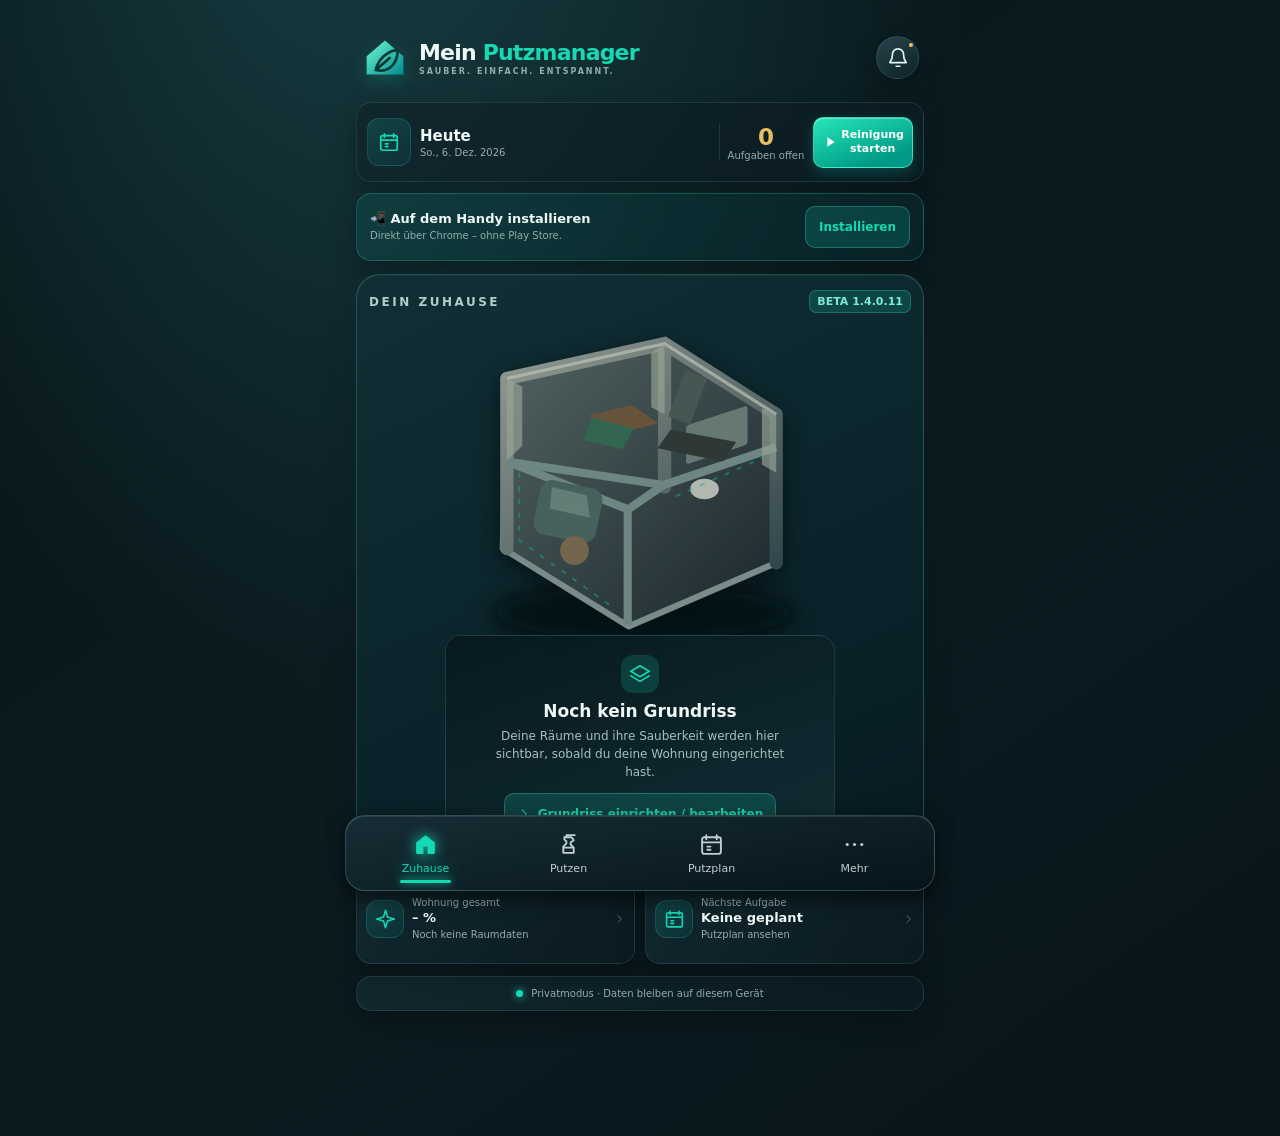
==== docs/index.html @ ea692971 "release: integrate illustrated 2D apartment preview v1.4.0.11 (docs/index.html)" ====
<!doctype html>
<html lang="de">
<head>
  <meta charset="utf-8">
  <meta name="viewport" content="width=device-width,initial-scale=1,viewport-fit=cover">
  <meta name="theme-color" content="#07181d">
  <meta name="description" content="Mein Putzmanager – privater Reinigungsplaner. Beta V1.4.0.11 mit optionaler Google-Drive-Sicherung.">
  <meta name="apple-mobile-web-app-capable" content="yes">
  <meta name="mobile-web-app-capable" content="yes">
  <link rel="manifest" href="./manifest.webmanifest">
  <link rel="icon" type="image/svg+xml" href="./assets/icon.svg">
  <link rel="apple-touch-icon" href="./assets/icon-192.png">
  <link rel="stylesheet" href="./style.css">
  <link rel="stylesheet" href="./editor.css">
  <link rel="stylesheet" href="./clean.css">
  <link rel="stylesheet" href="./floorplan-premium.css">
<link rel="stylesheet" href="./cleaning.css">
  <link rel="stylesheet" href="./inventory.css">
  <link rel="stylesheet" href="./cleaning-materials.css">
  <link rel="stylesheet" href="./room-timer.css">
  <link rel="stylesheet" href="./backup-drive.css">
  <title>Mein Putzmanager · Beta 1.4.0.11</title>
</head>
<body class="theme-dark accent-emerald">
<svg class="svg-sprite" xmlns="http://www.w3.org/2000/svg" aria-hidden="true">
<symbol id="ic-home" viewBox="0 0 24 24"><path d="m3 10 9-7 9 7v10a1 1 0 0 1-1 1h-6v-7h-4v7H4a1 1 0 0 1-1-1z"/></symbol>
<symbol id="ic-spray" viewBox="0 0 24 24"><path d="M8 5h7l2 3-3 2v2l3 3v5H7v-6l3-3V9L8 7zM10 5V3h8M7 15h10"/></symbol>
<symbol id="ic-calendar" viewBox="0 0 24 24"><rect x="3" y="5" width="18" height="16" rx="2"/><path d="M7 3v4M17 3v4M3 10h18M8 14h3M8 17h3"/></symbol>
<symbol id="ic-more" viewBox="0 0 24 24"><circle cx="5" cy="12" r="1.5"/><circle cx="12" cy="12" r="1.5"/><circle cx="19" cy="12" r="1.5"/></symbol>
<symbol id="ic-play" viewBox="0 0 24 24"><path d="m8 5 11 7-11 7z"/></symbol>
<symbol id="ic-check" viewBox="0 0 24 24"><path d="m5 12 5 5L20 7"/></symbol>
<symbol id="ic-spark" viewBox="0 0 24 24"><path d="m12 2 2.2 7.8L22 12l-7.8 2.2L12 22l-2.2-7.8L2 12l7.8-2.2z"/></symbol>
<symbol id="ic-bell" viewBox="0 0 24 24"><path d="M18 8a6 6 0 0 0-12 0c0 7-3 8-3 9h18c0-1-3-2-3-9zM10 21h4"/></symbol>
<symbol id="ic-chevron" viewBox="0 0 24 24"><path d="m9 5 7 7-7 7"/></symbol>
<symbol id="ic-clock" viewBox="0 0 24 24"><circle cx="12" cy="12" r="9"/><path d="M12 7v5l4 2"/></symbol>
<symbol id="ic-settings" viewBox="0 0 24 24"><path d="M12 3v3M12 18v3M3 12h3M18 12h3M5.6 5.6l2.1 2.1m8.6 8.6 2.1 2.1m0-12.8-2.1 2.1m-8.6 8.6-2.1 2.1"/><circle cx="12" cy="12" r="4"/></symbol>
<symbol id="ic-layers" viewBox="0 0 24 24"><path d="m2 9 10-6 10 6-10 6zM2 14l10 6 10-6"/></symbol>
<symbol id="ic-box" viewBox="0 0 24 24"><path d="m3 7 9-4 9 4v10l-9 4-9-4zM3 7l9 4 9-4M12 11v10"/></symbol>
<symbol id="ic-image" viewBox="0 0 24 24"><rect x="3" y="3" width="18" height="18" rx="3"/><circle cx="9" cy="9" r="2"/><path d="m4 18 5-5 3 3 4-5 5 6"/></symbol>
<symbol id="ic-book" viewBox="0 0 24 24"><path d="M12 6c-3-2-6-2-9-1v15c3-1 6-1 9 1 3-2 6-2 9-1V5c-3-1-6-1-9 1zM12 6v15"/></symbol>
<symbol id="ic-chart" viewBox="0 0 24 24"><path d="M4 19V9M10 19V4M16 19v-8M22 19v-6M2 21h20"/></symbol>
<symbol id="ic-moon" viewBox="0 0 24 24"><path d="M20 16A8 8 0 0 1 8 4a8.5 8.5 0 1 0 12 12z"/></symbol>
<symbol id="ic-sun" viewBox="0 0 24 24"><circle cx="12" cy="12" r="4"/><path d="M12 2v3M12 19v3M2 12h3M19 12h3M5 5l2 2m10 10 2 2M19 5l-2 2M7 17l-2 2"/></symbol>
<symbol id="ic-pause" viewBox="0 0 24 24"><path d="M8 5v14M16 5v14"/></symbol>
<symbol id="ic-stop" viewBox="0 0 24 24"><rect x="6" y="6" width="12" height="12" rx="2"/></symbol>
</svg>
<div id="app" class="app-shell">
  <header class="app-header">
    <div class="brand-mark"><svg viewBox="0 0 48 48" aria-hidden="true"><defs><linearGradient id="brand-gradient" x1="0" y1="0" x2="1" y2="1"><stop stop-color="#70f9d3"/><stop offset="1" stop-color="#008b90"/></linearGradient></defs><path fill="url(#brand-gradient)" d="M4 22 24 5 44 22v20H4z"/><path d="M14 37c4-17 19-22 24-21-1 18-13 24-24 21zm0 0 15-13" fill="none" stroke="#073a35" stroke-width="3" stroke-linecap="round"/></svg></div>
    <div class="brand-copy"><div class="brand-title">Mein <span>Putzmanager</span></div><div class="brand-subtitle">SAUBER. EINFACH. ENTSPANNT.</div></div>
    <button id="notifications" class="circle-button" type="button" aria-label="Informationen anzeigen"><svg class="icon"><use href="#ic-bell"/></svg><span class="notification-dot"></span></button>
  </header>
  <main id="main-content" tabindex="-1">
    <section id="view-home" class="view active" aria-labelledby="home-heading">
      <h1 class="sr-only" id="home-heading">Zuhause</h1>
      <div class="overview-strip surface"><div class="date-icon"><svg class="icon"><use href="#ic-calendar"/></svg></div><div class="date-copy"><strong>Heute</strong><small id="today-date"></small></div><div class="overview-count"><strong id="open-count">0</strong><small>Aufgaben offen</small></div><button class="primary-button compact" data-action="quickstart"><svg class="icon"><use href="#ic-play"/></svg><span>Reinigung<br>starten</span></button></div>
      <div id="install-panel" class="install-panel surface" aria-label="App installieren">
        <div class="install-panel-copy"><strong>📲 Auf dem Handy installieren</strong><small id="install-hint">Direkt über Chrome – ohne Play Store.</small></div>
        <button id="install-home-button" type="button" class="outline-button">Installieren</button>
      </div>
      <section class="floorplan surface" aria-label="Dein Grundriss">
        <div class="section-overline">DEIN ZUHAUSE <span class="beta-pill">BETA 1.4.0.11</span></div>
        <div id="floorplan-art" class="floorplan-art" role="img" aria-label="Dekorative schematische Wohnungsvorschau, noch kein gespeicherter Grundriss">
          <svg viewBox="0 0 360 332" xmlns="http://www.w3.org/2000/svg" aria-hidden="true">
            <defs><linearGradient id="floor" x1="0" x2="1" y1="0" y2="1"><stop stop-color="#63706e"/><stop offset="1" stop-color="#1d282c"/></linearGradient><linearGradient id="wall" x1="0" x2="1" y1="0" y2="1"><stop stop-color="#b1b4a9"/><stop offset="1" stop-color="#3c5054"/></linearGradient><filter id="shadow"><feGaussianBlur stdDeviation="10"/></filter></defs>
            <ellipse cx="183" cy="291" rx="147" ry="26" fill="#01070b" opacity=".8" filter="url(#shadow)"/>
            <path d="M50 62 204 28 313 97 313 242 169 304 46 228Z" fill="url(#floor)" stroke="#90a4a0" stroke-width="6" stroke-linejoin="round"/>
            <path d="M50 62 50 228M204 28 204 168M313 97 313 242M50 62 204 28 313 97" fill="none" stroke="url(#wall)" stroke-width="13" stroke-linecap="round"/>
            <path d="M50 143 203 166 313 129M168 303V190L203 166M169 190 50 143" fill="none" stroke="#849b96" stroke-width="8" stroke-linejoin="round"/>
            <path d="M130 98 172 88 198 106 156 116Z" fill="#7c5e3e"/><path d="m133 100-8 22 38 9 11-20" fill="#3b7459"/><rect x="85" y="159" width="62" height="54" rx="12" transform="rotate(12 85 159)" fill="#546e68"/><path d="m94 168 34 8 3 22-39-9" fill="#799188"/><circle cx="116" cy="230" r="14" fill="#8b7353"/><rect x="225" y="181" width="60" height="38" rx="3" transform="skewY(-18)" fill="#798c82"/><ellipse cx="243" cy="170" rx="14" ry="10" fill="#d7d8ce"/><path d="M210 112 274 124 261 143 197 130z" fill="#363c3a"/><rect x="224" y="54" width="23" height="48" transform="rotate(20 224 54)" fill="#52625b"/>
            <path d="M50 62 204 28 313 97" fill="none" stroke="#e2e6d5" stroke-width="3" opacity=".7"/>
            <path d="m50 62 15 8v58L50 142zM204 28l-13 9v53l13 7zM313 97l-14-6v55l14 8z" fill="#b7c2ae" opacity=".65"/>
            <path d="M62 154v66l91 65M215 177l86-38" stroke="#17cbaa" stroke-opacity=".45" stroke-width="2" stroke-dasharray="5 8" fill="none"/>
          </svg>
        </div>
        <div id="floorplan-empty" class="floorplan-empty"><div class="floorplan-empty-icon"><svg class="icon"><use href="#ic-layers"/></svg></div><h2>Noch kein Grundriss</h2><p>Deine Räume und ihre Sauberkeit werden hier sichtbar, sobald du deine Wohnung eingerichtet hast.</p><button type="button" id="setup-home" class="outline-button"><svg class="icon"><use href="#ic-chevron"/></svg> Grundriss einrichten / bearbeiten</button></div>
        <div id="home-floorplan-preview" class="home-floorplan-preview" hidden></div>
      </section>
      <div class="dashboard-grid"><button class="metric-card surface" type="button" data-nav="more"><span class="metric-icon"><svg class="icon"><use href="#ic-spark"/></svg></span><div><small>Wohnung gesamt</small><strong id="home-overall-value">– %</strong><span id="home-overall-caption">Noch keine Raumdaten</span></div><svg class="icon muted-chevron"><use href="#ic-chevron"/></svg></button><button class="metric-card surface" type="button" data-nav="plan"><span class="metric-icon"><svg class="icon"><use href="#ic-calendar"/></svg></span><div><small>Nächste Aufgabe</small><strong>Keine geplant</strong><span>Putzplan ansehen</span></div><svg class="icon muted-chevron"><use href="#ic-chevron"/></svg></button></div>
      <div class="surface section-footer"><span class="status-light"></span><span>Privatmodus · Daten bleiben auf diesem Gerät</span></div>
    </section>
    <section id="view-clean" class="view" aria-labelledby="clean-heading"><div class="page-heading"><small>REINIGUNG</small><h1 id="clean-heading">Putzen <span>leicht gemacht</span></h1><p>Starte deine Reinigung mit einem Fingertipp.</p></div>
       <div class="mode-grid"><button class="mode-card surface" data-action="quickstart" type="button"><span class="mode-icon"><svg class="icon"><use href="#ic-spray"/></svg></span><h2>Schnellreinigung</h2><p>Einfach starten, Zeit erfassen und abschließen.</p><span class="mode-action">Jetzt starten <svg class="icon"><use href="#ic-chevron"/></svg></span></button><button class="mode-card surface" data-action="detail" type="button"><span class="mode-icon"><svg class="icon"><use href="#ic-check"/></svg></span><h2>Detailreinigung</h2><p>Wähle einen Raum und hake tatsächlich gereinigte Bereiche ab.</p><span class="mode-action">Jetzt reinigen <svg class="icon"><use href="#ic-chevron"/></svg></span></button></div>
       <section class="surface cleaning-manager" aria-labelledby="cleaning-manager-title"><div class="card-heading"><h2 id="cleaning-manager-title">🏠 Reinigung nach Raum</h2></div><label for="cleaning-room-picker" class="room-label">Raum wählen</label><select id="cleaning-room-picker" class="cleaning-select" aria-label="Raum für die Reinigung wählen"></select><div class="cleaning-actions"><button type="button" id="cleaning-room-quick" class="room-primary">⚡ Schnellreinigung</button><button type="button" id="cleaning-room-detail" class="room-btn">☑ Detailreinigung</button><button type="button" id="cleaning-room-manage" class="room-btn">✏️ Aufgaben</button></div><p id="cleaning-room-status" class="room-note"></p></section>
       <section class="surface inventory-from-clean" aria-label="Putzmittel für die nächste Reinigung"><button type="button" id="inventory-open-clean" class="inventory-entry"><span class="row-icon"><svg class="icon"><use href="#ic-box"/></svg></span><span><strong>🧴 Putzmittel auswählen</strong><small>Direkt ins Lager · Artikel vormerken</small></span></button><small id="clean-supplies-display">Noch keine Putzmittel für die nächste Reinigung vorgemerkt.</small></section>
       <div class="surface activities"><div class="card-heading"><h2>Letzte Reinigungen</h2><span id="session-count" class="small-count">0 Einträge</span></div><div id="history-list" class="history-list"><p class="empty-note">Noch keine Reinigung abgeschlossen.</p></div></div><section class="surface activities"><div class="card-heading"><h2>🧾 Raum-Reinigungshistorie</h2><span id="room-history-count" class="small-count">0 Einträge</span></div><div id="room-clean-history" class="cleaning-history"><p class="empty-note">Noch keine Raumreinigung dokumentiert.</p></div></section>
    </section>
    <section id="view-plan" class="view" aria-labelledby="plan-heading"><div class="page-heading"><small>DEIN ALLTAG</small><h1 id="plan-heading">Mein <span>Putzplan</span></h1><p>Alle Aufgaben im Blick – ohne Stress.</p></div><div class="surface plan-card"><div class="week-heading"><svg class="icon"><use href="#ic-calendar"/></svg><span id="week-range"></span></div><div id="week-days" class="week-days"></div><div class="plan-today"><h2>Heute</h2><small>Verfügbares Zeitbudget</small></div><div class="time-options" role="group" aria-label="Zeitbudget"><button type="button" data-minutes="15">15 min</button><button type="button" data-minutes="30">30 min</button><button type="button" data-minutes="60">60 min</button></div><div class="daily-plan"><p class="room-note" id="daily-plan-summary" aria-live="polite"></p><div id="daily-plan-items" aria-live="polite"></div></div><section id="plan-reminders" class="daily-reminders"><h3>🔔 Tageserinnerungen</h3><label><input id="plan-reminders-enable" type="checkbox"> Systemhinweis beim Öffnen der App aktivieren</label><div class="daily-quiet"><label>Ruhezeit ab <select id="plan-reminders-quiet-from" aria-label="Ruhezeit beginnt"></select></label><label>bis <select id="plan-reminders-quiet-to" aria-label="Ruhezeit endet"></select></label></div><p class="room-note" id="plan-reminders-status"></p><small class="room-note">Hinweis: Ohne Server/Push kann die PWA im Hintergrund keine festen Erinnerungen garantieren. In der App werden fällige Aufgaben stets angezeigt.</small></section></div></section>
    <section id="view-more" class="view" aria-labelledby="more-heading"><div class="page-heading"><small>DEIN PERSÖNLICHER BEREICH</small><h1 id="more-heading">Mehr <span>entdecken</span></h1><p>Einstellungen und kommende Funktionen.</p></div>
      <div class="surface settings-card"><div class="card-heading"><h2><svg class="icon"><use href="#ic-settings"/></svg> Erscheinungsbild</h2></div><div class="setting-title">Designmodus</div><div class="appearance-switch" role="group" aria-label="Designmodus"><button type="button" data-theme="dark"><svg class="icon"><use href="#ic-moon"/></svg> Dunkel</button><button type="button" data-theme="light"><svg class="icon"><use href="#ic-sun"/></svg> Hell</button></div><div class="setting-title">Akzentfarbe</div><div class="swatches" role="group" aria-label="Akzentfarbe"><button data-accent="emerald" type="button" aria-label="Smaragd-Türkis" title="Smaragd-Türkis"><span></span></button><button data-accent="blue" type="button" aria-label="Ozeanblau" title="Ozeanblau"><span></span></button><button data-accent="violet" type="button" aria-label="Violett" title="Violett"><span></span></button><button data-accent="amber" type="button" aria-label="Gold" title="Gold"><span></span></button></div></div>
      <div class="surface menu-card"><h2>Weitere Bereiche</h2><button type="button" id="inventory-open-more" class="inventory-entry"><span class="row-icon"><svg class="icon"><use href="#ic-box"/></svg></span><span><strong>Putzlager</strong><small>Produkte, Geräte, Wäsche und Verbrauch · V1.4.0.5</small></span><svg class="icon muted-chevron"><use href="#ic-chevron"/></svg></button><button type="button" id="photos-open" class="inventory-entry"><span class="row-icon">📸</span><span><strong>Vorher-/Nachher-Fotos</strong><small>Lokale Fotogalerie · auch im Drive-Backup</small></span></button><button type="button" id="knowledge-open" class="inventory-entry"><span class="row-icon">📖</span><span><strong>Reinigungsanleitungen</strong><small>Schritt-für-Schritt · offline</small></span></button><div class="menu-row"><span class="row-icon"><svg class="icon"><use href="#ic-chart"/></svg></span><div><strong>Statistik</strong><small>Verlauf und Auswertung · V1.3</small></div><span class="soon-label">Später</span></div></div>
      <section id="photo-panel" class="surface activities" aria-labelledby="photos-heading"><div class="card-heading"><h2 id="photos-heading">📸 Reinigungsfotos</h2><span id="photo-gallery-count" class="small-count"></span></div><p class="room-note">Vorher-/Nachher-Fotos werden beim Abschluss einer Raumreinigung gespeichert, lokal komprimiert und in neuen JSON-/Drive-Backups mitgesichert. Keine feste Fotoanzahl: Fotos werden lokal in IndexedDB gespeichert. Neue tägliche Google-Drive-Sicherungen enthalten die Reinigungsfotos; bitte Upload-Bestätigung prüfen.</p><div id="photo-gallery" class="photo-gallery"></div></section><section id="knowledge-panel" class="surface activities"><h2>📖 Reinigungswissen</h2><p class="room-note">Orientierungshilfen. Dosierung, Einwirkzeit und Eignung immer am jeweiligen Produktetikett prüfen.</p><div id="knowledge-guides"></div></section>
      <section id="backup-panel" class="surface backup-panel" aria-labelledby="backup-heading">
        <div class="card-heading"><h2 id="backup-heading">☁️ Google Drive · Datensicherung</h2></div>
        <p>Alle aktuellen Putzmanager-Daten sichern: Wohnung/Grundrisse, Aufgaben, Reinigungen, Lager, Verbrauch, Fotos und Stoppuhren. Keine Live-Synchronisation. Google Drive nur nach deiner Anmeldung.</p>
        <div class="backup-connection"><strong id="backup-account" aria-live="polite">Nicht verbunden</strong>
          <label for="backup-client-id">Google-OAuth-Client-ID (Webanwendung)</label>
          <input id="backup-client-id" type="text" inputmode="text" spellcheck="false" autocomplete="off" placeholder="123456789-abc.apps.googleusercontent.com" aria-describedby="backup-client-help">
          <small id="backup-client-help">Wie bei MR-Hausservice: vorhandene Client-ID wird auf demselben Browser vorgeschlagen. Google Drive API muss im Google-Projekt aktiviert sein, die JavaScript-Herkunft <code>https://darkman0607.github.io</code> muss zugelassen sein. Keine geheimen Schlüssel eintragen.</small>
          <div class="backup-actions"><button id="backup-client-save" type="button" class="outline-button">Client-ID speichern</button><button id="backup-connect" type="button" class="primary-button">🔐 Mit Google anmelden</button><button id="backup-disconnect" type="button" class="outline-button">Trennen</button></div>
        </div>
        <div class="backup-actions"><button type="button" id="backup-drive-upload" class="primary-button">☁️ Alles auf Drive speichern</button><button type="button" id="backup-drive-list" class="outline-button">📂 Drive-Sicherungen anzeigen</button></div>
        <div id="backup-drive-files" class="backup-files" aria-live="polite"></div>
        <h3>Zusätzliche Sicherheitskopien</h3><div class="backup-actions"><button id="backup-local-export" type="button" class="outline-button">⬇ Sicherungsdatei herunterladen</button><button id="backup-local-import" type="button" class="outline-button">⬆ Datei wiederherstellen</button><button id="backup-recovery" type="button" class="outline-button">↶ Vorherigen Stand zurückholen</button></div>
        <input type="file" id="backup-import-input" accept="application/json,.json" hidden>
        <p id="backup-status" class="backup-status" role="status" aria-live="polite">Bereit. Drive-Anmeldung nur mit Internet; die App selbst bleibt offline nutzbar.</p>
        <small class="backup-caution">⚠ Wiederherstellen ersetzt die Putzmanager-Daten auf diesem Gerät, nicht die Daten anderer Apps. Zuvor wird automatisch ein lokaler Wiederherstellungspunkt angelegt. Für einen Gerätewechsel auf beiden Geräten mit demselben Google-Konto anmelden. Passwörter oder Google-Tokens werden nicht in die Sicherung geschrieben.</small>
      </section>
      <div class="surface privacy-card"><strong>Deine private Beta</strong><p>Die App speichert weiterhin lokal und offline. Google Drive ist eine manuelle, optionale Datensicherung, keine Live-Synchronisierung.</p><button id="install-button" class="outline-button" type="button">App installieren / Anleitung</button><small>Version 1.4.0.11 · Google Drive Sicherung (Beta)</small></div></section>
    <section id="view-inventory" class="view inventory-page" aria-labelledby="inventory-heading">
      <div class="inventory-topline"><div class="page-heading"><small>LAGER · U16</small><h1 id="inventory-heading" tabindex="-1">Mein <span>Putzlager</span></h1><p>Putzmittel, Zubehör und Reinigungsgeräte.</p></div><button id="inventory-back" type="button" class="inventory-back">← Zurück</button></div>
      <div class="surface inventory-panel"><div class="inventory-toolbar"><h2>📦 Lagerübersicht</h2><div class="inventory-toolbar-actions"><button id="inventory-manage-categories" class="inventory-add" type="button" aria-expanded="false" aria-controls="inventory-category-manager">⚙ Kategorien</button><button id="inventory-add" class="inventory-add" type="button">＋ Artikel</button></div></div><div class="inventory-counter"><span id="inventory-count">0 Artikel</span><span id="inventory-warning-count" class="inventory-chip" hidden>0 Vorratswarnungen</span></div>
       <div class="inventory-filter-grid">
        <label class="inventory-search-wrap">Suchen<input id="inventory-search" type="search" autocomplete="off" placeholder="Name, Kategorie, Lagerort …" aria-label="Lager durchsuchen"></label>
        <label>Kategorie<select id="inventory-category"><option value="all">Alle Kategorien</option></select></label>
        <label>Lagerort<select id="inventory-location"><option value="">Alle Lagerorte</option></select></label>
        <label>Status<select id="inventory-status"><option value="all">Alle Artikel</option><option value="favorite">★ Favoriten</option><option value="low">Fast leer</option><option value="missing">Fehlt</option><option value="incomplete">Unvollständig</option></select></label>
        <label>Sortieren<select id="inventory-sort"><option value="name">Name A–Z</option><option value="newest">Neueste zuerst</option><option value="oldest">Älteste zuerst</option><option value="category">Kategorie</option><option value="location">Lagerort</option><option value="stock">Bestand aufsteigend</option></select></label>
       </div>
       <div class="inventory-toolbar"><span class="inventory-note">Bestände und bestätigte Verwendungen werden lokal gespeichert.</span><div class="inventory-view-toggle" aria-label="Lagerdarstellung"><button type="button" id="inventory-view-list" aria-pressed="true">☷ Liste</button><button type="button" id="inventory-view-grid" aria-pressed="false">▦ Kacheln</button></div></div>
       <div id="inventory-items" class="inventory-items inventory-list" aria-live="polite"></div>
       <p class="inventory-storage-warning" id="inventory-storage-notice" hidden>⚠ Speichern nicht möglich. Die Änderungen sind nur bis zum Schließen der App vorhanden.</p>
       <p class="inventory-note">Bei jeder abgeschlossenen Raumreinigung werden ausgewählte Einwegartikel automatisch abgezogen und waschbare Textilien zu „Wäsche“ gebucht. Bei Flüssigmitteln wird die Nutzung gezählt; der Flaschenbestand sinkt erst mit „Flasche leer“. Unter „Bearbeiten“ lässt sich die Buchungsart je Artikel ändern.</p>
       <div id="inventory-selection" class="inventory-selection" hidden><span id="inventory-selection-count">0 Produkte vorgemerkt</span><button type="button" id="inventory-selection-done" class="inventory-back">Zur Reinigung</button></div>
      </div>
      <section id="inventory-category-manager" class="surface inventory-category-manager" hidden aria-label="Kategorien verwalten">
       <div class="inventory-toolbar"><h2>⚙ Kategorien verwalten</h2><button type="button" id="inventory-categories-close" class="inventory-back">Schließen</button></div>
       <p class="inventory-note">Eigene Kategorien erstellen, umbenennen oder löschen. Die Artikelart steuert den Verbrauch und bleibt nach dem Anlegen festgelegt.</p>
       <div id="inventory-category-rows" class="inventory-category-rows"></div>
       <form id="inventory-category-form" class="inventory-category-form"><h3 id="inventory-category-form-title">Neue Kategorie</h3>
        <label>Name der Kategorie *<input name="name" maxlength="50" autocomplete="off" required placeholder="z. B. Handschuhe"></label>
        <label>Artikelart *<select name="type" required><option value="mittel">🧴 Putzmittel (Flaschen zählen)</option><option value="zubehoer">🧽 Zubehör (Einweg/Wiederverwendbar)</option><option value="geraete">⚙️ Reinigungsgeräte</option></select></label>
        <p id="inventory-category-error" role="alert" class="inventory-storage-warning"></p>
        <div class="inventory-form-buttons"><button type="button" id="inventory-category-cancel">Abbrechen</button><button type="submit" id="inventory-category-save">＋ Kategorie erstellen</button></div>
       </form>
      </section>
      <form id="inventory-add-form" class="surface inventory-add-form" hidden><h2 id="inventory-form-title">Neuen Artikel erfassen</h2><div class="inventory-add-form-grid">
       <label class="full">Artikelname *<input id="inventory-name" name="name" maxlength="90" required placeholder="z. B. Badreiniger"></label>
       <label>Kategorie *<select name="category" required></select></label>
       <label>Lagerort<input name="location" maxlength="70" placeholder="z. B. Badschrank"></label>
       <label>Menge<input name="quantity" type="number" min="0" max="999999" step="0.01" value="1" required></label>
       <label>Einheit<select name="unit"><option>Stück</option><option>Flaschen</option><option>Packungen</option><option>Liter</option><option>Milliliter</option><option>Kilogramm</option><option>Gramm</option><option>Paar</option></select></label>
       <label>Mindestbestand<input name="minimum" type="number" min="0" max="999999" step="0.01" value="1"></label>
       <label>Artikel-Icon<select name="icon" id="inventory-icon">
       <option value="bottle">🧴 Reinigungsmittel / Flasche</option><option value="spray">🫧 Reinigerspray</option>
       <option value="glovesBlue">🧤 Blaue Handschuhe</option><option value="glovesWhite">🧤 Weiße Handschuhe</option><option value="glovesPink">🧤 Rosa Handschuhe</option>
       <option value="dishcloth">🟨 Geschirrtuch</option><option value="cloth">🧻 Putztuch</option><option value="sponge">🧽 Schwamm</option>
       <option value="brush">🪥 Bürste</option><option value="broom">🧹 Besen</option><option value="bucket">🪣 Eimer</option><option value="vacuum">🌀 Staubsauger</option><option value="device">⚙️ Gerät</option><option value="paper">🧻 Küchenpapier</option><option value="other">📦 Sonstiges</option>
       </select></label>
       <label>Marke / Hersteller<input name="brand" maxlength="80" placeholder="Optional"></label>
       <label>Modell<input name="model" maxlength="80" placeholder="Optional"></label>
       <label class="full">Notizen<textarea name="notes" maxlength="500" rows="2" placeholder="Optional: Material, Anwendung, Besonderheiten"></textarea></label>
       <label class="full">Wie wird der Artikel bei einer bestätigten Reinigung gebucht?
       <select name="handling" id="inventory-handling"><option value="liquid">🧴 Mittel – Verwendungen zählen, Flasche erst bei „leer“ abziehen</option><option value="consume">🗑️ Einweg – automatisch 1 Stück/Paar abziehen</option><option value="wash">🧺 Waschbar – 1 Stück/Paar in die Wäsche verschieben</option><option value="durable">♻️ Dauerhaft – Bestand bleibt gleich</option></select></label>
       <small class="full inventory-note">Für Handschuhe, Putz- und Geschirrtücher Art bewusst einstellen. Waschbare Artikel kommen nach „Gewaschen“ zurück zu den sauberen Beständen.</small>
       <label class="full">Artikelfotos (max. 3)<input id="inventory-photos" type="file" accept="image/*" multiple></label>
       <div class="full" id="inventory-photo-preview"></div><p class="full room-note" id="inventory-photo-help"></p>
       </div><p id="inventory-form-error" role="alert" class="inventory-storage-warning"></p><div class="inventory-form-buttons"><button type="button" id="inventory-cancel">Abbrechen</button><button type="submit" id="inventory-save">Artikel speichern</button></div></form>
    </section>
  </main>
  <nav class="bottom-nav" aria-label="Hauptnavigation"><button class="nav-button active" type="button" data-nav="home" aria-current="page"><svg class="icon"><use href="#ic-home"/></svg><span>Zuhause</span></button><button class="nav-button" type="button" data-nav="clean"><svg class="icon"><use href="#ic-spray"/></svg><span>Putzen</span></button><button class="nav-button" type="button" data-nav="plan"><svg class="icon"><use href="#ic-calendar"/></svg><span>Putzplan</span></button><button class="nav-button" type="button" data-nav="more"><svg class="icon"><use href="#ic-more"/></svg><span>Mehr</span></button></nav>
</div>
<div class="modal-backdrop" id="modal" hidden><div class="modal-card" role="dialog" aria-modal="true" aria-labelledby="modal-title"><button class="close-modal" id="close-modal" type="button" aria-label="Schließen">×</button><h2 id="modal-title"></h2><div id="modal-body"></div></div></div>
<div id="toast" role="status" aria-live="polite"></div>


<!-- U04: private view-mode room details. The SVG floorplan remains read-only. -->
<section id="room-detail-overlay" class="room-sheet-overlay" role="dialog" aria-modal="true" aria-labelledby="room-detail-title" hidden>
  <div class="room-sheet room-detail-sheet">
    <div class="room-drag-indicator" aria-hidden="true"></div>
    <header class="room-sheet-top room-detail-heading">
      <div class="room-heading-copy"><small id="room-detail-floor">DEIN RAUM</small><h2 id="room-detail-title">Raum</h2></div>
      <button id="room-detail-close" type="button" class="room-close" aria-label="Raumdetails schließen">✕</button>
    </header>
    <div class="room-overview-card" aria-label="Geschätzte Sauberkeit des Raums">
      <div class="room-overview-gauge" aria-hidden="true"><strong id="room-detail-score-num">50%</strong></div>
      <div class="room-overview-copy"><span class="room-overview-eyebrow">AKTUELLER ZUSTAND</span><div id="room-detail-state" class="room-state-value" aria-live="polite">50 % · Reinigung sinnvoll</div><small>Schätzung – jederzeit anpassbar</small></div>
    </div>
    <div class="room-main-actions" aria-label="Raumaktionen">
      <button type="button" id="room-detail-quick" class="room-primary room-action-main"><span class="room-action-icon" aria-hidden="true">⚡</span><span>Schnell reinigen<small>Reinigung direkt starten</small></span><span class="room-action-arrow" aria-hidden="true">›</span></button>
      <div class="room-action-pair">
        <button type="button" id="room-detail-detailed" class="room-btn room-action-secondary"><span aria-hidden="true">☑</span><span>Checkliste</span></button>
        <button type="button" id="room-detail-tasks" class="room-btn room-action-secondary"><span aria-hidden="true">✏️</span><span>Aufgaben</span></button>
      </div>
    </div>
    <div class="room-detail-sections">
      <details id="room-areas-panel" class="room-detail-accordion">
        <summary><span class="room-accordion-icon" aria-hidden="true">▦</span><span class="room-accordion-label"><strong>Unterbereiche</strong><small id="room-area-count">Boden, Möbel, Gegenstände verwalten</small></span><span class="room-accordion-chevron" aria-hidden="true">⌄</span></summary>
        <div class="room-accordion-body"><div id="room-areas"></div>
          <label class="room-inline-label" for="room-area-name">Neuen Unterbereich anlegen</label>
          <div class="room-add-line"><input id="room-area-name" type="text" maxlength="55" placeholder="z. B. Boden oder Fenster" aria-label="Name des neuen Unterbereichs"><button id="room-area-add" type="button" class="room-primary">＋ Anlegen</button></div>
        </div>
      </details>
      <details id="room-score-panel" class="room-detail-accordion">
        <summary><span class="room-accordion-icon" aria-hidden="true">◉</span><span class="room-accordion-label"><strong>Sauberkeit anpassen</strong><small>Raumwert und Restflächen</small></span><span class="room-accordion-chevron" aria-hidden="true">⌄</span></summary>
        <div class="room-accordion-body">
          <label class="room-label" for="room-score-input">Gesamten Raum bewerten <output id="room-score-display">50 %</output></label>
          <input id="room-score-input" type="range" min="0" max="100" value="50" step="1">
          <button id="room-score-save" class="room-primary room-save-action" type="button">Raumwert übernehmen</button>
          <p id="room-score-note" class="room-note"></p>
          <div class="room-inner-divider"></div>
          <label class="room-label" for="room-base-input">Nicht erfasste Flächen <output id="room-base-display">50 %</output></label>
          <input id="room-base-input" type="range" min="0" max="100" value="50" step="1">
          <button id="room-base-save" class="room-btn room-save-action" type="button">Restflächen bewerten</button>
          <p class="room-note">Schätzmodell: Restflächen und Unterbereiche zählen jeweils einmal. Eine manuelle Raumkorrektur gilt bis zur nächsten Änderung eines Unterbereichs.</p>
        </div>
      </details>
    </div>
    <p class="room-footnote">ⓘ Die Prozentwerte sind deine Schätzungen – keine Messwerte.</p>
  </div>
</section>
<section id="room-quick-overlay" class="room-sheet-overlay" role="dialog" aria-modal="true" aria-labelledby="room-quick-title" hidden>
  <div class="room-sheet room-quick"><div class="room-sheet-top"><div><small>SCHNELLAKTIONEN</small><h2 id="room-quick-title">Raum</h2></div><button type="button" id="room-quick-close" class="room-close" aria-label="Schnellaktionen schließen">✕</button></div>
    <p class="room-note">Sauberkeit manuell setzen (geschätzt):</p>
    <div class="quick-score-grid"><button type="button" data-quick-score="25">25 %</button><button type="button" data-quick-score="50">50 %</button><button type="button" data-quick-score="75">75 %</button><button type="button" data-quick-score="100">100 %</button></div>
    <div class="cleaning-actions"><button type="button" id="room-quick-clean" class="room-primary">⚡ Raum reinigen</button><button type="button" id="room-quick-detail" class="room-btn">Raumdetails öffnen</button></div>
  </div>
</section>

<section id="cleaning-overlay" class="room-sheet-overlay" role="dialog" aria-modal="true" aria-labelledby="cleaning-title" hidden><div class="room-sheet cleaning-sheet"><header class="room-sheet-top"><div><small id="cleaning-subtitle">U05 · REINIGUNG</small><h2 id="cleaning-title">Reinigung</h2></div><button type="button" id="cleaning-close" class="room-close" aria-label="Reinigung schließen">✕</button></header><div id="cleaning-content"></div></div></section>
<section id="editor-overlay" class="editor-overlay" aria-label="Vollbild-Grundriss-Editor" hidden>
  <header class="editor-topline"><div><strong>📐 Grundriss zeichnen</strong> <small>V1.4.0.4 · Grundriss</small></div><button id="editor-close" type="button" class="editor-btn highlight">✓ Fertig</button></header>
  <div class="editor-controls">
    <label class="editor-setting">Wohnart <select id="editor-kind" class="editor-select"><option value="wohnung">Wohnung</option><option value="haus">Haus</option></select></label>
    <div id="editor-level-picker" class="editor-floor-nav" hidden><button id="editor-floor-prev" type="button" class="editor-btn" aria-label="Vorherige Ebene">‹</button><strong id="editor-level-name">Ebene 1</strong><button id="editor-floor-next" type="button" class="editor-btn" aria-label="Nächste Ebene">›</button></div>
    <button id="editor-add-floor" type="button" class="editor-btn">+ Ebene</button>
    <button id="editor-rename-floor" type="button" class="editor-btn">Umbenennen</button>
    <button id="editor-remove-floor" type="button" class="editor-btn warn">Ebene löschen</button>
  </div>
  <div class="editor-toolbar"><label class="editor-setting">Aufbau <select id="editor-method" class="editor-select"><option value="room">Raum für Raum</option><option value="outline">Außenkontur zeichnen</option></select></label><button id="editor-new-outline" type="button" class="editor-btn">Außenkontur neu</button><button id="editor-undo" type="button" class="editor-btn" aria-label="Rückgängig">↶ Undo</button><button id="editor-redo" type="button" class="editor-btn" aria-label="Wiederholen">↷ Redo</button></div>
  <div class="editor-stage"><svg id="drawing-canvas" viewBox="0 0 1000 720" role="application" aria-label="Zeichenfläche: Räume verschieben, Eckpunkte bearbeiten und ausgewählten Raum am Drehgriff frei drehen"></svg><div class="editor-canvas-tools"><button id="editor-zoom-in" type="button" class="editor-btn" aria-label="Vergrößern">＋</button><button id="editor-zoom-out" type="button" class="editor-btn" aria-label="Verkleinern">－</button><button id="editor-fit" type="button" class="editor-btn">⛶</button></div></div>
  <p class="editor-hint" id="editor-drawing-hint" aria-live="polite"></p>
  <div class="editor-bottom-tools"><button id="editor-complete" type="button" class="editor-btn highlight" hidden>✓ Form schließen</button><button id="editor-cancel-draw" type="button" class="editor-btn">Zeichnen abbrechen</button></div>
  <div class="editor-new-room"><label for="editor-new-room">Neuen Raum anlegen</label><div class="editor-inline"><input id="editor-new-room" class="editor-input" type="text" placeholder="z. B. Badezimmer" maxlength="55"><select id="editor-room-shape" class="editor-select" aria-label="Raumform"><option value="rect">Rechteck</option><option value="l">L-Form</option><option value="frei">Frei zeichnen</option></select><button id="editor-add-room" type="button" class="editor-btn highlight">＋ Raum</button></div></div>
  <div id="editor-selection" class="editor-selection editor-selection-empty"><label for="editor-selected-name">Ausgewählter Raum bearbeiten</label><div class="editor-inline"><input id="editor-selected-name" class="editor-input" type="text" maxlength="55"><button id="editor-delete-room" type="button" class="editor-btn warn">Raum löschen</button></div><small id="editor-selected-caption"></small>
    <div class="editor-rotate-controls" aria-label="Ausgewählten Raum drehen">
      <button id="editor-rotate-left" class="editor-btn editor-rotate-arrow" type="button" aria-label="Raum 15 Grad nach links drehen">↶ −15°</button>
      <label class="editor-setting" for="editor-rotate-angle">Winkel (°)
        <input id="editor-rotate-angle" class="editor-input editor-rotate-input" type="number" min="0" max="360" step="1" inputmode="numeric" aria-label="Drehwinkel des Raums von 0 bis 360 Grad">
      </label>
      <button id="editor-rotate-right" class="editor-btn editor-rotate-arrow" type="button" aria-label="Raum 15 Grad nach rechts drehen">↷ +15°</button>
    </div>
    <small class="editor-rotate-tip">↻ Grünen Drehgriff am Raum mit dem Finger ziehen oder Pfeile/Winkel verwenden (360°).</small>
  </div>
  <section class="editor-geometry-tools" aria-label="Wände, Maße und Öffnungen">
    <div id="editor-geometry-status" role="status" aria-live="polite"></div>
    <div id="editor-wall-tools" class="editor-panel" hidden>
      <strong>🧱 Ausgewählte Wand</strong><small id="editor-wall-summary">Wand auswählen</small>
      <small id="editor-scale-status">Noch kein Maßstab hinterlegt</small>
      <div class="editor-inline"><label class="editor-setting">Wandlänge in Metern <input id="editor-wall-measure" class="editor-input editor-number" type="number" min="0.1" max="300" step="0.01" placeholder="z. B. 3,50"></label><button class="editor-btn" id="editor-calibrate" type="button">📏 Maßstab festlegen</button><button class="editor-btn" id="editor-set-wall-length" type="button">Wandlänge ändern</button></div>
    </div>
    <div id="editor-room-dimensions" class="editor-panel" hidden>
      <strong>📐 Raummaße anpassen</strong><small id="editor-room-size-label"></small>
      <div class="editor-inline"><label class="editor-setting">Breite (m)<input id="editor-room-width" class="editor-input editor-number" type="number" min="0.1" max="300" step="0.01" placeholder="Breite"></label><label class="editor-setting">Tiefe (m)<input id="editor-room-height" class="editor-input editor-number" type="number" min="0.1" max="300" step="0.01" placeholder="Tiefe"></label><button type="button" id="editor-set-room-size" class="editor-btn">Maße übernehmen</button></div>
    </div>
    <div id="editor-opening-panel" class="editor-panel" hidden>
      <strong>🚪 Türen und 🪟 Fenster</strong><small>Wand antippen und Öffnung setzen. Freie Segmente werden tatsächlich aus der Wand ausgelassen.</small>
      <div id="editor-opening-list" class="editor-inline"></div>
      <div class="editor-inline"><label class="editor-setting">Art <select id="editor-opening-kind" class="editor-select"><option value="door">Tür</option><option value="window">Fenster</option></select></label><label class="editor-setting">Typ <select id="editor-opening-type" class="editor-select"><option value="single">Einflügelig</option><option value="double">Zweiflügelig</option><option value="sliding">Schiebetür / Schiebefenster</option><option value="open">Offener Durchgang</option></select></label>
      <label id="editor-opening-swing-wrap" class="editor-setting">Anschlag <select id="editor-opening-swing" class="editor-select"><option value="left">Links</option><option value="right">Rechts</option></select></label></div>
      <div class="editor-inline"><label class="editor-setting">Breite <input id="editor-opening-width" class="editor-input editor-number" type="number" min="0.01" step="0.01" value="80"></label><label class="editor-setting">Höhe (optional)<input id="editor-opening-height" class="editor-input editor-number" type="number" min="0.01" step="0.01" placeholder="Optional"></label>
      <label class="editor-setting">Position <span id="editor-opening-position-label">50 %</span><input id="editor-opening-position" type="range" min="5" max="95" step="1" value="50"></label></div>
      <small>Vor Maßstab-Kalibrierung sind Breite und Höhe in Plan-Einheiten, danach in Metern.</small>
      <div class="editor-inline"><button id="editor-add-opening" type="button" class="editor-btn highlight">＋ Öffnung einsetzen</button><button id="editor-update-opening" type="button" class="editor-btn">Änderung speichern</button><button id="editor-remove-opening" type="button" class="editor-btn warn">Öffnung löschen</button></div>
    </div>
  </section>
  <footer class="editor-footer"><span id="editor-floor-count">1 Ebene</span> · <span id="editor-rooms-count">0 Räume</span> · Auto-Speichern aktiv · Maße optional</footer>
</section>

<script src="./app.js" defer></script>
<script src="./geometry.js" defer></script>
<script src="./task-model.js" defer></script>
<script src="./clean-model.js" defer></script>
<script src="./editor.js" defer></script>
<script src="./floorplan-premium.js" defer></script>
<script src="./cleaning-materials.js" defer></script>
<script src="./room-timer.js" defer></script>
<script src="./cleaning-ui.js" defer></script>
<script src="./inventory-model.js" defer></script>
<script src="./inventory-ui.js" defer></script>
<script src="./plan-model.js" defer></script>
<script src="./photos.js" defer></script>
<script src="./knowledge-ui.js" defer></script>
<script src="./backup-model.js" defer></script>
<script src="./backup-drive.js" defer></script>
<script src="./plan-ui.js" defer></script>
</body>
</html>
---- docs/style.css ----
:root{font-family:Inter,ui-sans-serif,system-ui,-apple-system,"Segoe UI",sans-serif;font-synthesis:none;-webkit-tap-highlight-color:transparent;color-scheme:dark}*{box-sizing:border-box}html{height:100%;background:#061115}body{margin:0;min-height:100dvh;background:radial-gradient(ellipse at 28% -18%,#194146 0,transparent 48%),linear-gradient(145deg,#061215,#0b1c21 50%,#08151b);color:var(--text);--bg:#07171c;--surface:linear-gradient(125deg,#11272e,#0a1a20);--surface-solid:#10252b;--border:rgba(139,218,204,.14);--text:#eef8f6;--secondary:#93acae;--subtle:#648185;--accent:#15d9b4;--accent-deep:#007c70;--accent-fog:rgba(21,217,180,.17);--shadow:0 9px 25px rgba(0,0,0,.28);transition:background .25s,color .25s}body.accent-blue{--accent:#4dbcf9;--accent-deep:#1679b6;--accent-fog:rgba(77,188,249,.16)}body.accent-violet{--accent:#bb9bff;--accent-deep:#7659b5;--accent-fog:rgba(187,155,255,.16)}body.accent-amber{--accent:#f7c15f;--accent-deep:#aa7526;--accent-fog:rgba(247,193,95,.16)}body.theme-light{color-scheme:light;--bg:#e8f1f0;--surface:linear-gradient(150deg,#ffffff,#f0f8f6);--surface-solid:#fff;--border:rgba(24,87,80,.14);--text:#193238;--secondary:#5b7376;--subtle:#899c9e;--shadow:0 9px 25px rgba(14,49,52,.09);background:radial-gradient(ellipse at 5% -3%,#b6f2e3,transparent 42%),linear-gradient(145deg,#eef9f7,#deeced)}button,input{font:inherit}button{cursor:pointer;touch-action:manipulation}button:focus-visible,input:focus-visible{outline:3px solid var(--accent);outline-offset:3px}button:disabled{opacity:.55;cursor:not-allowed}.svg-sprite{position:absolute;width:0;height:0;overflow:hidden}.icon{width:22px;height:22px;display:inline-block;vertical-align:middle;fill:none;stroke:currentColor;stroke-linecap:round;stroke-linejoin:round;stroke-width:1.8;flex-shrink:0}#ic-home,#ic-play{fill:currentColor;stroke:none}#ic-more circle{fill:currentColor;stroke:none}.sr-only{position:absolute;width:1px;height:1px;overflow:hidden;clip:rect(0,0,0,0);white-space:nowrap}.app-shell{max-width:620px;min-height:100dvh;margin:auto;padding:14px 14px calc(115px + env(safe-area-inset-bottom));position:relative}.app-header{display:flex;align-items:center;min-height:84px;padding:10px 5px 15px;gap:11px}.brand-mark{width:47px;height:49px;display:grid;place-items:center;filter:drop-shadow(0 6px 9px rgba(0,188,150,.25))}.brand-mark svg{width:44px;height:44px}.brand-copy{min-width:0;flex:1}.brand-title{font-weight:820;font-size:clamp(17px,4.6vw,22px);letter-spacing:-.8px;white-space:nowrap}.brand-title span{color:var(--accent)}.brand-subtitle{letter-spacing:2px;font-size:8px;font-weight:700;color:var(--secondary);margin-top:2px;white-space:nowrap}.circle-button{width:43px;height:43px;border-radius:50%;border:1px solid var(--border);background:linear-gradient(150deg,#29434a,#0d2128);color:#e3f5f2;box-shadow:var(--shadow);position:relative}.notification-dot{position:absolute;width:8px;height:8px;background:#f9bd65;right:3px;top:4px;border:2px solid #22383e;border-radius:50%}.view{display:none;animation:appear .2s ease}.view.active{display:block}@keyframes appear{from{opacity:.5;transform:translateY(5px)}to{opacity:1;transform:translateY(0)}}.surface{border:1px solid var(--border);background:var(--surface);border-radius:15px;box-shadow:var(--shadow)}.overview-strip{min-height:80px;display:flex;gap:9px;align-items:center;padding:10px;margin-bottom:13px}.date-icon,.metric-icon,.row-icon,.mode-icon{display:grid;place-items:center;background:linear-gradient(145deg,rgba(27,211,177,.17),rgba(5,100,104,.18));color:var(--accent);border:1px solid rgba(55,212,189,.19);border-radius:12px}.date-icon{width:44px;height:48px}.date-copy{min-width:66px;display:flex;flex-direction:column;gap:2px;flex:1}.date-copy strong{font-size:15px}.date-copy small,.overview-count small{font-size:10px;color:var(--secondary)}.overview-count{display:flex;flex-direction:column;align-items:center;min-width:64px;border-left:1px solid var(--border);padding-left:8px}.overview-count strong{font-size:23px;color:#e5bd65}.primary-button{background:linear-gradient(160deg,#26e7b9,#009986 80%);box-shadow:inset 0 1px 0 rgba(255,255,255,.33),0 5px 14px rgba(0,202,171,.24);color:#fff;border:1px solid rgba(112,252,218,.5);font-weight:770;border-radius:10px}.primary-button.compact{display:flex;align-items:center;justify-content:center;gap:3px;padding:10px 8px;font-size:11px;line-height:1.3;min-height:51px;min-width:94px}.primary-button .icon{width:16px;height:16px}.floorplan{position:relative;overflow:hidden;padding:15px 12px 13px;min-height:430px;background:radial-gradient(ellipse at 52% 28%,rgba(28,104,102,.18),transparent 53%),var(--surface)}.section-overline{position:relative;z-index:1;letter-spacing:2px;color:var(--secondary);font-weight:800;font-size:10px;display:flex;justify-content:space-between;align-items:center}.beta-pill,.soon-label{font-size:10px;letter-spacing:0;border:1px solid rgba(55,215,186,.3);background:var(--accent-fog);color:var(--accent);border-radius:7px;padding:4px 7px;font-weight:700;white-space:nowrap}.floorplan-art{height:265px;margin:2px auto 0;max-width:380px;overflow:hidden;opacity:.82;filter:drop-shadow(0 7px 12px #0009)}.floorplan-art svg{height:100%;width:100%}.floorplan-empty{position:relative;margin:-16px 4px 0;display:flex;align-items:center;flex-direction:column;text-align:center;padding:19px 15px 12px;border-radius:16px;border:1px solid var(--border);background:linear-gradient(160deg,rgba(8,25,31,.94),rgba(18,46,52,.95));backdrop-filter:blur(12px)}.floorplan-empty-icon{width:38px;height:38px;border-radius:12px;display:grid;place-items:center;background:var(--accent-fog);color:var(--accent)}.floorplan-empty h2{font-size:17px;margin:8px 0 3px}.floorplan-empty p{font-size:12px;line-height:1.5;max-width:310px;margin:3px 0 12px;color:#a7c0bf}.outline-button{display:inline-flex;align-items:center;justify-content:center;gap:7px;background:var(--accent-fog);border:1px solid rgba(86,218,195,.3);border-radius:10px;padding:10px 12px;color:var(--accent);font-size:12px;font-weight:740;min-height:42px}.outline-button .icon{width:14px;height:14px;transform:rotate(0)}.outline-button .soon-label{background:none;border:none;color:var(--secondary)}.dashboard-grid{display:grid;grid-template-columns:1fr 1fr;gap:10px;margin-top:12px}.metric-card{display:flex;align-items:center;text-align:left;gap:8px;padding:13px 9px;color:var(--text);min-height:90px}.metric-icon{width:38px;height:38px;flex-shrink:0}.metric-icon .icon{width:21px}.metric-card>div{min-width:0;flex:1}.metric-card small{color:var(--secondary);font-size:10px;display:block}.metric-card strong{font-size:13px;line-height:1.6;display:block}.metric-card span:not(.metric-icon){display:block;color:var(--secondary);font-size:10px;line-height:1.3}.muted-chevron{width:11px;color:var(--subtle)}.section-footer{display:flex;justify-content:center;align-items:center;gap:8px;color:var(--secondary);font-size:10px;padding:11px;margin-top:12px}.status-light{width:7px;height:7px;border-radius:50%;background:var(--accent);box-shadow:0 0 9px var(--accent)}.bottom-nav{position:fixed;bottom:9px;bottom:calc(9px + env(safe-area-inset-bottom));left:50%;transform:translateX(-50%);width:min(calc(100% - 28px),590px);height:76px;display:grid;grid-template-columns:repeat(4,1fr);gap:0;background:linear-gradient(170deg,#172d35 0%,#07141b 100%);border:1px solid rgba(155,221,214,.24);border-radius:20px;box-shadow:0 6px 20px #0009,0 1px 0 rgba(255,255,255,.09) inset;backdrop-filter:blur(20px);padding:5px 8px;z-index:8}.nav-button{color:#bed0d0;background:none;border:0;border-radius:12px;display:flex;flex-direction:column;align-items:center;justify-content:center;gap:5px;font-size:11px;position:relative;transition:color .2s}.nav-button .icon{width:25px;height:25px}.nav-button.active{color:var(--accent);text-shadow:0 0 15px var(--accent)}.nav-button.active::after{content:"";position:absolute;bottom:2px;height:3px;width:51px;max-width:65%;border-radius:5px;background:var(--accent);box-shadow:0 0 8px var(--accent)}.nav-button.active .icon{filter:drop-shadow(0 0 7px var(--accent))}.page-heading{margin:8px 0 20px}.page-heading small{letter-spacing:2px;color:var(--accent);font-weight:800;font-size:10px}.page-heading h1{font-size:28px;letter-spacing:-1px;margin:4px 0 5px}.page-heading h1 span{color:var(--accent)}.page-heading p{font-size:13px;color:var(--secondary);margin:0}.mode-grid{display:grid;grid-template-columns:1fr 1fr;gap:12px}.mode-card{text-align:left;color:var(--text);padding:16px 13px;display:flex;flex-direction:column;min-height:208px}.mode-icon{width:57px;height:57px;border-radius:15px;margin-bottom:15px}.mode-icon .icon{width:32px;height:32px}.mode-card h2{margin:0;font-size:16px}.mode-card p{font-size:12px;line-height:1.55;color:var(--secondary);flex:1;margin:8px 0}.mode-action{display:flex;justify-content:space-between;align-items:center;font-size:12px;color:var(--accent);font-weight:800}.mode-action .icon{width:16px}.activities,.settings-card,.menu-card,.privacy-card,.plan-card{padding:17px;margin-top:14px}.card-heading{display:flex;justify-content:space-between;align-items:center;margin-bottom:14px;gap:5px}.card-heading h2,.menu-card h2{font-size:16px;margin:0}.card-heading h2 .icon{color:var(--accent);margin-right:5px}.small-count{font-size:11px;color:var(--secondary)}.empty-note,.history-list{font-size:12px;color:var(--secondary)}.history-item{padding:11px 0;border-top:1px solid var(--border);display:flex;justify-content:space-between;align-items:center;gap:10px}.history-item strong,.history-item small{display:block}.history-item strong{color:var(--text);margin-bottom:3px}.history-item small{color:var(--secondary)}.history-item>span{color:var(--accent);font-weight:750}.week-heading{display:flex;align-items:center;gap:11px;color:var(--text);font-size:14px;font-weight:800;padding:4px 0 17px}.week-heading .icon{color:var(--accent)}.week-days{display:grid;grid-template-columns:repeat(7,1fr);gap:5px}.day-cell{display:flex;flex-direction:column;align-items:center;justify-content:center;padding:9px 0;gap:5px;border:1px solid var(--border);border-radius:9px;color:var(--secondary);font-size:10px;min-width:0}.day-cell strong{font-size:15px;color:var(--text)}.day-cell.today{color:#fff;background:linear-gradient(150deg,var(--accent),var(--accent-deep));box-shadow:0 0 15px var(--accent-fog)}.day-cell.today strong{color:#fff}.plan-today{display:flex;justify-content:space-between;align-items:center;margin-top:22px}.plan-today h2{margin:0;font-size:17px}.plan-today small{font-size:11px;color:var(--secondary)}.time-options{display:flex;justify-content:flex-end;gap:8px;margin-top:10px}.time-options button{border:1px solid var(--border);border-radius:20px;background:rgba(125,149,144,.09);color:var(--secondary);padding:8px 15px;font-size:11px}.time-options button.selected{background:var(--accent);color:#07352f;font-weight:800}.plan-empty{text-align:center;padding:30px 8px;margin-top:15px;border-top:1px solid var(--border)}.plan-empty .icon{background:var(--accent-fog);color:var(--accent);padding:7px;width:45px;height:45px;border-radius:50%}.plan-empty h3{font-size:15px;margin:11px 0 6px}.plan-empty p{color:var(--secondary);font-size:12px;line-height:1.55;margin:0}.setting-title{color:var(--secondary);font-size:12px;margin-bottom:9px}.appearance-switch{display:flex;gap:8px;margin-bottom:22px}.appearance-switch button{flex:1;min-height:48px;border-radius:11px;color:var(--secondary);background:rgba(115,156,150,.09);border:1px solid var(--border);font-weight:750}.appearance-switch button.selected{color:var(--accent);border-color:var(--accent);background:var(--accent-fog)}.appearance-switch .icon{width:18px}.swatches{display:flex;gap:14px}.swatches button{width:43px;height:43px;display:grid;place-items:center;border-radius:50%;background:transparent;border:2px solid transparent}.swatches button.selected{border-color:var(--text)}.swatches button span{width:28px;height:28px;border-radius:50%;background:#14d7b1}.swatches button[data-accent="blue"] span{background:#4dbcf9}.swatches button[data-accent="violet"] span{background:#bb9bff}.swatches button[data-accent="amber"] span{background:#f7c15f}.muted{font-size:11px;color:var(--secondary);font-weight:500}.menu-card h2{margin-bottom:10px}.menu-row{display:flex;align-items:center;gap:11px;padding:13px 0;border-top:1px solid var(--border)}.row-icon{width:39px;height:39px}.menu-row>div{flex:1;min-width:0}.menu-row strong,.menu-row small{display:block}.menu-row strong{font-size:14px}.menu-row small{font-size:11px;color:var(--secondary);margin-top:3px}.privacy-card strong{font-size:15px}.privacy-card p{font-size:12px;line-height:1.6;color:var(--secondary)}.privacy-card>small{display:block;margin-top:12px;color:var(--subtle);font-size:10px}.theme-light .circle-button,.theme-light .bottom-nav{background:linear-gradient(150deg,#f5fffc,#d9e8e8);color:var(--text);box-shadow:var(--shadow)}.theme-light .floorplan-empty{background:linear-gradient(160deg,rgba(255,255,255,.93),rgba(234,248,246,.96))}.theme-light .floorplan-empty p{color:var(--secondary)}.theme-light .nav-button{color:#5c7676}.theme-light .nav-button.active{color:var(--accent-deep)}.theme-light .primary-button{color:#fff}.theme-light .date-icon,.theme-light .metric-icon,.theme-light .row-icon,.theme-light .mode-icon{border-color:var(--border)}.modal-backdrop[hidden]{display:none}.modal-backdrop{position:fixed;inset:0;z-index:30;background:rgba(1,9,13,.73);display:flex;align-items:flex-end;justify-content:center;padding:15px;backdrop-filter:blur(5px)}.modal-card{width:min(100%,540px);border:1px solid rgba(79,212,188,.35);border-radius:20px;padding:23px 20px 22px;background:#10272d;color:#effaf9;position:relative;max-height:85vh;overflow:auto;box-shadow:0 20px 65px #0009}.modal-card h2{margin:0 34px 12px 0;font-size:22px}.modal-card p{font-size:13px;color:#b3c5c5;line-height:1.6}.close-modal{position:absolute;right:15px;top:12px;color:#c8e5df;border:0;background:none;font-size:30px}.form-label{display:block;font-size:12px;margin:16px 0 7px;color:#d6e9e4;font-weight:700}.form-input{width:100%;background:#08171c;color:#fff;border:1px solid #4b7470;border-radius:10px;padding:13px 12px;font-size:15px}.modal-action{width:100%;padding:13px;margin-top:18px;font-size:14px}.session-timer{text-align:center;font-variant-numeric:tabular-nums;color:var(--accent);font-size:42px;font-weight:900;margin:18px 0}.session-controls{display:flex;gap:10px}.session-controls button{flex:1;border:1px solid #3b736e;background:#1b4444;color:#effaf9;border-radius:11px;padding:12px;font-size:13px;font-weight:750}#toast{position:fixed;bottom:110px;left:50%;transform:translateX(-50%);background:#154a47;color:#f0fffc;border-radius:12px;padding:10px 15px;z-index:40;font-size:12px;pointer-events:none;opacity:0;transition:opacity .2s;text-align:center;min-width:190px;max-width:90vw}#toast.show{opacity:1}@media(min-width:600px){.app-shell{padding:18px 26px 125px}.floorplan{min-height:530px}.floorplan-art{height:340px}.floorplan-empty{max-width:390px;margin:-20px auto 0}.mode-card{min-height:220px}}@media(max-width:368px){.app-shell{padding-left:10px;padding-right:10px}.overview-strip{gap:5px;padding:8px}.date-icon{width:34px}.overview-count{min-width:45px}.primary-button.compact{min-width:81px;font-size:10px}.brand-title{font-size:16px}.brand-subtitle{letter-spacing:1.4px;font-size:7px}.metric-card{padding:9px 6px;gap:5px}.metric-icon{width:30px;height:35px}.metric-card strong{font-size:12px}.floorplan-empty{padding:14px 8px}}@media(prefers-reduced-motion:reduce){*{animation:none!important;transition:none!important}} 
/* Installationsfix V1.0.0.1: prominenter, zugänglicher Einstieg ohne Änderung des Premium-Looks */
.install-panel{display:flex;align-items:center;justify-content:space-between;gap:10px;padding:12px 13px;margin:-2px 0 13px;border-color:rgba(55,212,189,.28);background:linear-gradient(125deg,rgba(16,76,74,.52),rgba(8,34,40,.9))}
.install-panel-copy{display:flex;flex-direction:column;min-width:0;gap:3px}
.install-panel-copy strong{font-size:13px;color:var(--text)}
.install-panel-copy small{font-size:10px;line-height:1.4;color:var(--secondary)}
.install-panel .outline-button{flex-shrink:0;min-width:105px;font-size:12px}
.install-panel[hidden]{display:none}
.install-check-list{margin:11px 0 4px;padding-left:19px;color:#d4ebe5;font-size:12px;line-height:1.85}
.install-explain{font-size:12px;color:#b3c5c5;line-height:1.6}
@media(max-width:360px){.install-panel{padding:10px 9px;gap:7px}.install-panel-copy strong{font-size:11px}.install-panel .outline-button{min-width:90px;padding:9px 8px;font-size:11px}}
.theme-light .install-panel{background:linear-gradient(125deg,#e5fcf4,#f7fffd)}
/* Hotfix V1.4.0.8: actionable daily cleaning plan */
.daily-plan{margin-top:14px}.daily-task{background:var(--surface,rgba(13,41,46,.65));border:1px solid rgba(127,170,165,.22);border-radius:16px;padding:14px;margin:9px 0;display:grid;gap:6px;min-width:0}.daily-task-head{display:flex;justify-content:space-between;gap:8px;align-items:start}.daily-task-head strong{overflow-wrap:anywhere}.daily-time{white-space:nowrap}.daily-task-buttons{display:flex;gap:8px;flex-wrap:wrap;margin-top:5px}.daily-task-buttons button{font-size:.88rem;padding:10px 13px;flex:1}.daily-priority{color:var(--text-muted,#9ab4b9)}.daily-subheading{font-size:1rem;margin:20px 0 6px}.daily-extra summary{padding:10px;cursor:pointer}.daily-reminders{border-top:1px solid rgba(127,170,165,.25);padding-top:16px;margin-top:18px;display:grid;gap:12px}.daily-reminders label{display:flex;gap:10px;align-items:center;flex-wrap:wrap}.daily-quiet{display:flex;gap:10px;flex-wrap:wrap}.daily-quiet select{border-radius:8px;padding:6px;background:var(--panel,#16313a);color:inherit;border:1px solid #627b82}
/* Hotfix: compact photograph gallery and safety guides */
.photo-gallery{display:grid;gap:12px}.photo-entry{border:1px solid rgba(127,170,165,.25);border-radius:14px;padding:12px;display:grid;gap:8px;min-width:0}.photo-entry small{opacity:.8}.photo-grid{display:grid;grid-template-columns:repeat(2,minmax(0,1fr));gap:10px}.photo-grid figure{min-width:0;margin:0}.photo-grid img{display:block;width:100%;aspect-ratio:4/3;object-fit:cover;border-radius:10px}.photo-grid figcaption{text-align:center;font-size:.85rem;padding:4px}.cleaning-photos{margin:15px 0;padding:14px;border:1px solid rgba(127,170,165,.25);border-radius:13px;display:grid;gap:10px}.cleaning-photo-input{display:grid;gap:5px}.cleaning-photo-input input{max-width:100%}.photo-preview img{max-height:125px;max-width:100%;border-radius:9px}.knowledge-guide{border:1px solid rgba(127,170,165,.2);border-radius:10px;margin:8px 0;padding:11px}.knowledge-guide summary{cursor:pointer;font-weight:600}.knowledge-guide li{line-height:1.5;padding-bottom:5px}.cleaning-knowledge{margin:12px 0}
---- docs/editor.css ----
/* U02 premium fullscreen editor; UI remains independent of the MR-Hausservice app */
[hidden]{display:none!important}
.home-floorplan-preview{min-height:310px;display:flex;flex-direction:column;justify-content:center;align-items:center}
.home-floorplan-preview svg{width:100%;max-width:420px;height:auto;max-height:330px;filter:drop-shadow(0 10px 18px #0009)}
.home-map-caption{color:var(--accent);font-size:13px;letter-spacing:.4px;font-weight:800;margin:15px auto 0}
.home-map-foot{color:var(--secondary);font-size:11px;line-height:1.5;text-align:center;margin:2px 0 12px}
.floorplan-ready{min-height:100px;margin-top:0}
body.editing-plan{overflow:hidden}
.editor-overlay{position:fixed;z-index:80;inset:0;overflow-y:auto;background:#091920;color:#edfaf6;display:flex;flex-direction:column;padding:calc(7px + env(safe-area-inset-top)) 9px calc(10px + env(safe-area-inset-bottom));gap:9px}
.editor-topline{display:flex;align-items:center;justify-content:space-between;gap:8px;min-height:42px}
.editor-topline strong{font-size:17px;letter-spacing:-.3px}.editor-topline small{color:#a1c2c0;font-size:11px}
.editor-toolbar,.editor-bottom-tools,.editor-inline{display:flex;gap:7px;align-items:center;flex-wrap:wrap}
.editor-btn{min-height:42px;min-width:44px;padding:8px 12px;color:#ecfffa;background:#183b41;border:1px solid #386e6b;border-radius:11px;font-size:12px;font-weight:720}
.editor-btn:focus-visible,.editor-input:focus-visible,.editor-select:focus-visible{outline:2px solid #19dcbb;outline-offset:2px}
.editor-btn.highlight{background:linear-gradient(140deg,#1bd5ad,#057e76);border-color:#38f4d0;color:white}
.editor-btn.warn{border-color:#9b5a61;color:#ffc2c2}
.editor-btn[disabled]{opacity:.33}
.editor-setting{display:flex;align-items:center;gap:5px;font-size:11px;color:#c0dad6}
.editor-input,.editor-select{min-width:0;background:#102930;border:1px solid #366764;color:#f6fffb;border-radius:9px;padding:9px;min-height:39px;font-size:13px}
.editor-select{max-width:180px}
.editor-controls{display:flex;align-items:center;gap:8px;flex-wrap:wrap;background:#102730;border:1px solid #214a4c;border-radius:12px;padding:8px}
.editor-stage{position:relative;min-height:220px;flex:1 0 220px;overflow:hidden;border:1px solid #3b7775;border-radius:15px;background:linear-gradient(150deg,#0f2931,#07151a);box-shadow:0 10px 20px #0008 inset}
.editor-stage svg{height:100%;width:100%;display:block;touch-action:none;user-select:none}
.editor-stage [data-room],.editor-stage [data-handle]{cursor:grab}
.editor-stage [data-handle]{cursor:move}
.editor-canvas-tools{position:absolute;top:8px;right:8px;display:flex;flex-direction:column;gap:5px;pointer-events:none}
.editor-canvas-tools button{pointer-events:auto;background:#102e33e8}
.editor-hint{font-size:11px;color:#b7d0cd;line-height:1.4;margin:0;max-height:46px;overflow:auto}
.editor-selection{background:#0c3033;border:1px solid #287d71;border-radius:12px;padding:9px}
.editor-selection-empty{visibility:hidden;pointer-events:none}
.editor-selection label,.editor-new-room label{font-size:11px;color:#b7d0cd}
.editor-selection input,.editor-new-room input{max-width:165px;flex:1}
.editor-selection .editor-inline,.editor-new-room .editor-inline{margin-top:6px}
.editor-floor-nav{display:flex;align-items:center;gap:7px;flex:1}
.editor-floor-nav strong{font-size:12px;min-width:67px;text-align:center;max-width:180px;overflow:hidden;text-overflow:ellipsis}
.editor-footer{color:#a8b9b9;font-size:10px;text-align:center}
@media(max-width:380px){.editor-overlay{gap:6px;padding-left:5px;padding-right:5px}.editor-btn{padding:7px 9px;font-size:11px;min-height:39px}.editor-controls{padding:6px;gap:5px}.editor-stage{min-height:190px}.editor-topline strong{font-size:15px}}
@media(min-width:780px){.editor-overlay{max-width:1100px;margin:auto;box-shadow:0 0 0 100vmax #010c10}}

/* U03: dimension/opening controls; scrollable editor on narrow Android screens. */
.editor-geometry-tools{display:grid;gap:7px}
.editor-geometry-tools .editor-panel{display:grid;gap:6px;padding:10px;border:1px solid #345b5d;border-radius:12px;background:#112c32}
.editor-geometry-tools .editor-panel strong{font-size:13px}
.editor-geometry-tools .editor-panel small{color:#b4d9d1;font-size:11px}
.editor-number{width:112px;max-width:160px}
.editor-geometry-tools .editor-setting{flex-wrap:wrap}
.editor-geometry-tools input[type=range]{width:128px;accent-color:#18cba4;touch-action:pan-x}
#editor-geometry-status{font-size:12px;font-weight:700;min-height:1px}
#editor-geometry-status.warn{padding:8px;color:#ffd3bf;background:#622c37;border-radius:8px}
@media(max-width:420px){.editor-geometry-tools .editor-inline{gap:5px}.editor-geometry-tools .editor-btn{padding:7px;font-size:11px}}

/* V1.4.0.1: rotate individual rooms by an SVG touch handle or precise angle controls. */
.editor-stage [data-rotate]{cursor:grab;touch-action:none}
.editor-rotate-controls{display:flex;align-items:end;flex-wrap:wrap;gap:8px;margin-top:10px}
.editor-rotate-controls .editor-setting{flex:0 0 auto;gap:3px;display:flex;flex-direction:column;font-size:11px;color:#bee4dc}
.editor-rotate-controls .editor-rotate-input{width:83px;max-width:83px;min-height:41px;text-align:center;font-variant-numeric:tabular-nums}
.editor-rotate-arrow{min-height:44px;min-width:89px;touch-action:manipulation}
.editor-rotate-tip{display:block;margin-top:8px;color:#9fdcd1;line-height:1.35}
@media(max-width:380px){.editor-rotate-controls{gap:5px}.editor-rotate-arrow{min-width:78px}}
---- docs/clean.css ----
/* U04 interactive map and standalone room sheets */
.home-floorplan-preview{min-height:320px;gap:12px}
.home-floorplan-preview svg{max-width:100%;max-height:405px;overflow:visible;touch-action:pan-y}
.home-floorplan-preview [data-home-room]{cursor:pointer;touch-action:manipulation;outline:none}
.home-floorplan-preview [data-home-room]:focus-visible path{stroke:#fff47b;stroke-width:6}
.home-floor-switch{display:flex;align-items:center;justify-content:space-between;gap:10px;width:100%;flex-wrap:wrap}
.home-floor-switch .home-map-caption{margin:4px 0}
.home-floor-select{padding:8px;color:var(--text);background:var(--surface-solid);border:1px solid var(--border);border-radius:8px;max-width:175px}
.home-map-legend{display:flex;gap:9px;justify-content:center;flex-wrap:wrap;font-size:10px;color:var(--secondary)}
.home-map-legend span{display:inline-flex;align-items:center;gap:4px}
.home-map-legend i{display:block;width:9px;height:9px;border-radius:3px}
.home-map-foot{margin:0 0 1px}
.room-sheet-overlay[hidden]{display:none!important}
.room-sheet-overlay{position:fixed;z-index:65;inset:0;display:flex;justify-content:center;align-items:flex-end;background:#000b;backdrop-filter:blur(5px);padding:8px}
.room-sheet{background:#102b30;color:#eafff9;border:1px solid #488778;border-radius:20px 20px 12px 12px;padding:19px;width:min(100%,560px);max-height:min(91dvh,980px);overflow:auto;box-shadow:0 18px 60px #000b}
.room-sheet-top{display:flex;align-items:start;justify-content:space-between;gap:12px}
.room-sheet-top small{font-size:10px;color:#9ad7cb;letter-spacing:1.3px;font-weight:750}
.room-sheet-top h2{margin:4px 0 8px;font-size:23px}
.room-close{border:1px solid #537a79;border-radius:10px;background:#1b4246;color:white;width:43px;height:43px;font-size:19px}
.room-state-value{font-size:15px;font-weight:750;margin:4px 0 16px}
.room-sheet h3{font-size:17px;margin:12px 0}
.room-label{display:flex;gap:10px;justify-content:space-between;align-items:center;font-size:13px;font-weight:700;margin:12px 0 8px}
.room-label output{color:#60e5c6;white-space:nowrap}
.room-sheet input[type=range]{width:100%;accent-color:#21d8b5;min-height:24px}
.room-note,.room-areas-empty{font-size:12px;line-height:1.5;color:#bad2ce;margin:9px 0}
.room-sheet-divider{height:1px;background:#3b6a69;margin:17px 0}
.room-primary,.room-btn{color:white;background:#1d5552;border:1px solid #4ca998;border-radius:10px;padding:10px 13px;min-height:43px;font-weight:750;font-size:12px}
.room-primary{background:linear-gradient(135deg,#13ae98,#067569)}
.room-danger{background:#582d38;border-color:#a3686b}
.area-line{background:#163b40;border:1px solid #366b66;border-radius:12px;padding:11px;margin:10px 0}
.area-line-head{display:flex;align-items:center;justify-content:space-between;gap:8px;font-size:13px}
.area-line-head strong{overflow-wrap:anywhere}
.area-line-head output{font-weight:800;color:#6be5c5;white-space:nowrap}
.area-buttons{display:flex;gap:7px;margin-top:8px}
.room-add-line{display:flex;gap:7px;margin-top:12px}
.room-add-line input{min-width:0;flex:1;border:1px solid #497974;border-radius:10px;padding:10px;color:white;background:#08252b;font-size:13px}
.quick-score-grid{display:grid;grid-template-columns:repeat(4,1fr);gap:7px;margin:15px 0}
.quick-score-grid button{padding:12px 4px;color:#f4fffb;background:#1d4c4b;border:1px solid #448e82;border-radius:9px;font-weight:800}
.room-quick .room-primary{width:100%}
@media (max-width:360px){.room-sheet{padding:12px}.room-add-line{flex-wrap:wrap}.room-add-line input{min-width:140px}}

.area-tasks{border-top:1px solid #3b6764;margin-top:10px;padding-top:9px;display:grid;gap:6px}
.area-tasks>small{color:#b2ded2;font-size:11px;font-weight:700}
.area-task-row{display:flex;gap:8px;justify-content:space-between;align-items:center}
.area-task-row label{display:flex;gap:7px;align-items:center;font-size:12px;flex:1;min-width:0;overflow-wrap:anywhere}
.area-task-row input{accent-color:#18c5a5;width:18px;height:18px;flex-shrink:0}
.area-task-row .done{text-decoration:line-through;opacity:.65}
.area-tasks .room-add-line{margin:2px 0 0}.area-tasks .room-add-line input{font-size:12px}


/* V1.4.0.10 · thumb-friendly room details; legacy IDs/handlers preserved. */
.room-detail-sheet{--room-ink:#edfdf9;--room-quiet:#a7c5c0;width:min(100%,520px);max-height:min(88dvh,860px);padding:0 16px calc(15px + env(safe-area-inset-bottom));border:1px solid rgba(82,164,150,.44);border-radius:24px 24px 0 0;background:linear-gradient(165deg,#16363b 0%,#0a222a 65%,#0a1e25 100%);font-family:Arial,Roboto,"Segoe UI",sans-serif;overscroll-behavior:contain;scrollbar-width:thin;scrollbar-color:#3f7974 transparent}
.room-detail-sheet .room-drag-indicator{width:43px;height:5px;border-radius:100px;background:#5d9994;margin:10px auto 15px;opacity:.75}
.room-detail-sheet .room-detail-heading{align-items:center;margin-bottom:14px}
.room-detail-sheet .room-heading-copy{min-width:0}
.room-detail-sheet .room-sheet-top small{font-size:11px;letter-spacing:.11em;color:#8dbfb5;font-weight:750}
.room-detail-sheet .room-sheet-top h2{font-size:clamp(22px,5.5vw,26px);font-weight:800;letter-spacing:-.5px;margin:4px 0 0;overflow-wrap:anywhere;line-height:1.2}
.room-detail-sheet .room-close{flex:0 0 48px;width:48px;height:48px;border-radius:14px;background:#244b51;border:1px solid #467a77;font-family:Arial,sans-serif}
.room-detail-sheet .room-overview-card{display:flex;align-items:center;gap:16px;background:linear-gradient(115deg,rgba(39,114,110,.28),rgba(6,48,54,.55));border:1px solid rgba(91,190,168,.3);padding:14px;border-radius:19px}
.room-detail-sheet .room-overview-gauge{--room-score:50%;height:76px;width:76px;flex:0 0 76px;border-radius:50%;background:conic-gradient(var(--accent) var(--room-score),rgba(140,192,188,.19) 0);position:relative;display:grid;place-items:center;isolation:isolate;box-shadow:0 2px 14px rgba(20,220,175,.07)}
.room-detail-sheet .room-overview-gauge:before{content:"";position:absolute;inset:7px;z-index:-1;background:#11363b;border-radius:50%}
.room-detail-sheet .room-overview-gauge strong{font-size:20px;color:#f6fffd;font-weight:850;letter-spacing:-.6px}
.room-detail-sheet .room-overview-copy{min-width:0;flex:1}
.room-detail-sheet .room-overview-eyebrow{display:block;color:#9ed6cd;font-size:10px;font-weight:800;letter-spacing:.07em;margin-bottom:4px}
.room-detail-sheet .room-state-value{font-size:15px;line-height:1.3;font-weight:800;margin:0 0 4px;color:#d6f5e8;overflow-wrap:anywhere}
.room-detail-sheet .room-overview-copy small{display:block;color:var(--room-quiet);font-size:12px;line-height:1.3}
.room-detail-sheet .room-main-actions{margin:14px 0 16px}
.room-detail-sheet .room-primary,.room-detail-sheet .room-btn{min-height:49px;font-size:14px;border-radius:14px;font-weight:750;line-height:1.3}
.room-detail-sheet .room-action-main{display:flex;align-items:center;gap:12px;width:100%;text-align:left;padding:12px 15px;min-height:67px;box-shadow:0 4px 15px #00a38a2e;border-color:#39ceb2}
.room-detail-sheet .room-action-main>span:nth-child(2){flex:1;display:flex;flex-direction:column;gap:3px;font-size:16px}
.room-detail-sheet .room-action-main small{font-size:11px;font-weight:500;color:#c8fff1}
.room-detail-sheet .room-action-icon{font-size:25px}
.room-detail-sheet .room-action-arrow{font-size:27px;line-height:1;font-weight:500}
.room-detail-sheet .room-action-pair{display:grid;grid-template-columns:repeat(2,minmax(0,1fr));gap:10px;margin-top:10px}
.room-detail-sheet .room-action-secondary{min-height:55px;display:flex;align-items:center;justify-content:center;gap:9px;background:#20464b;border-color:#477b79}
.room-detail-sheet .room-action-secondary>span:first-child{font-size:20px}
.room-detail-sheet .room-detail-sections{display:grid;gap:9px}
.room-detail-sheet .room-detail-accordion{border:1px solid #396d6b;border-radius:15px;background:#14343b;overflow:hidden}
.room-detail-sheet .room-detail-accordion>summary{list-style:none;min-height:65px;display:flex;align-items:center;gap:11px;padding:11px 13px;cursor:pointer;touch-action:manipulation;user-select:none}
.room-detail-sheet .room-detail-accordion>summary::-webkit-details-marker{display:none}
.room-detail-sheet .room-detail-accordion>summary:focus-visible{outline:3px solid var(--accent);outline-offset:-4px}
.room-detail-sheet .room-accordion-icon{display:grid;place-items:center;width:40px;height:40px;border-radius:12px;background:#236058;color:#5ef0c7;font-size:21px;flex-shrink:0}
.room-detail-sheet .room-accordion-label{min-width:0;flex:1;display:flex;flex-direction:column;gap:2px}
.room-detail-sheet .room-accordion-label strong{font-size:14px;color:#f5fffc}
.room-detail-sheet .room-accordion-label small{font-size:11px;color:#a7c7c4;line-height:1.35}
.room-detail-sheet .room-accordion-chevron{color:#82e6ce;font-size:24px;transition:transform .2s}
.room-detail-sheet .room-detail-accordion[open] .room-accordion-chevron{transform:rotate(180deg)}
.room-detail-sheet .room-accordion-body{padding:14px 13px 16px;border-top:1px solid #386862}
.room-detail-sheet .room-note,.room-detail-sheet .room-areas-empty{font-size:12px;line-height:1.5;color:#bdd4d0}
.room-detail-sheet .room-label{font-size:14px;margin:7px 0 10px}
.room-detail-sheet input[type=range]{min-height:40px;margin:2px 0 7px;accent-color:#31dfb9;touch-action:pan-x}
.room-detail-sheet .room-save-action{width:100%;margin:3px 0 6px}
.room-detail-sheet .room-inner-divider{height:1px;background:#3a6968;margin:15px 0}
.room-detail-sheet .room-inline-label{display:block;font-size:13px;color:#b9d4d0;margin-top:18px;font-weight:700}
.room-detail-sheet .room-add-line input{min-height:49px;padding:10px 12px;font-size:14px}
.room-detail-sheet .room-add-line button{min-width:106px}
.room-detail-sheet .area-line{margin:9px 0;padding:13px;background:#0c2e35}
.room-detail-sheet .area-line-head{font-size:14px}
.room-detail-sheet .area-buttons .room-btn{flex:1;min-width:0}
.room-detail-sheet .area-task-row input[type=checkbox]{width:23px;height:23px}
.room-detail-sheet .area-task-row label{font-size:13px}
.room-detail-sheet .room-footnote{font-size:11px;text-align:center;color:#91b5b0;margin:13px 4px 0;line-height:1.5}
@media (max-width:600px){.room-sheet-overlay:has(.room-detail-sheet){padding:0}.room-detail-sheet{width:100%;max-height:89dvh}.room-detail-sheet .room-add-line{flex-wrap:wrap}.room-detail-sheet .room-add-line input{flex-basis:170px}}
@media (min-width:601px){.room-sheet-overlay:has(.room-detail-sheet){align-items:center}.room-detail-sheet{border-radius:24px;max-height:86dvh;padding-bottom:24px}}
@media (max-width:350px){.room-detail-sheet{padding-left:11px;padding-right:11px}.room-detail-sheet .room-overview-card{gap:9px}.room-detail-sheet .room-overview-gauge{width:65px;height:65px;flex-basis:65px}.room-detail-sheet .room-action-pair{gap:7px}.room-detail-sheet .room-action-secondary{font-size:13px}}

body.room-dialog-open{overflow:hidden}
---- docs/floorplan-premium.css ----
/* V1.4.0.11 | Premium illustrated 2D home plan */
.floorplan{background:linear-gradient(155deg,#102f35 0%,#092027 76%,#071921 100%);border:1px solid rgba(73,162,151,.36);border-radius:24px;box-shadow:inset 0 1px 0 rgba(146,249,225,.06),0 16px 36px rgba(0,0,0,.12)}
.floorplan .section-overline{font-family:Inter,ui-sans-serif,system-ui,sans-serif;letter-spacing:.21em;font-size:12px;color:#b0cece}
.floorplan .beta-pill{letter-spacing:0;color:#7fe9d4;font-size:11px}
#home-floorplan-preview.home-floorplan-preview{min-height:0;gap:15px;justify-content:flex-start;display:flex;flex-direction:column;align-items:stretch;width:100%}
#home-floorplan-preview .home-floor-switch{width:100%;margin-bottom:0;display:flex;align-items:center;justify-content:space-between;flex-wrap:wrap;gap:8px}
#home-floorplan-preview .home-map-caption{font:800 22px/1.25 Inter,ui-sans-serif,system-ui,sans-serif;color:#edfff8;margin:4px 0 0;letter-spacing:-.45px;text-align:left}
#home-floorplan-preview .home-floor-select{font-size:13px;min-height:44px}
#home-floorplan-preview svg.premium-apartment-svg{display:block;width:100%;height:auto;max-width:100%;max-height:none;min-height:220px;overflow:visible;filter:drop-shadow(0 10px 12px rgba(0,0,0,.38));border-radius:12px;touch-action:pan-y}
#home-floorplan-preview svg .pm-room-label{filter:drop-shadow(0 2px 3px rgba(0,0,0,.45))}
#home-floorplan-preview [data-home-room]{touch-action:manipulation;cursor:pointer}
#home-floorplan-preview [data-home-room]:focus-visible{outline:3px solid #61ffd5;outline-offset:2px}
#home-floorplan-preview .home-map-foot{font-size:12px;line-height:1.45;color:#afc8c7;margin:0;text-align:center}
#home-floorplan-preview .home-map-legend{gap:11px 15px;justify-content:center;flex-wrap:wrap;font:500 12px/1.4 Inter,ui-sans-serif,system-ui,sans-serif;color:#d1e3de;margin:2px 0 0}
#home-floorplan-preview .home-map-legend i{width:12px;height:12px;border-radius:5px;box-shadow:0 2px 7px #0007}
#home-floorplan-preview #home-edit-plan{width:min(100%,330px);align-self:center;min-height:56px;border:1px solid #28bc9f;background:linear-gradient(145deg,rgba(14,101,91,.5),rgba(8,58,63,.7));border-radius:17px;color:#85f5d5;font:700 15px/1.4 Inter,ui-sans-serif,system-ui,sans-serif;box-shadow:0 8px 20px #0003;margin:5px 0 0;touch-action:manipulation}
#home-floorplan-preview #home-edit-plan:focus-visible{outline:3px solid #9fffee;outline-offset:3px}
@media(max-width:360px){#home-floorplan-preview .home-map-caption{font-size:19px}#home-floorplan-preview .home-map-legend{font-size:11px;gap:8px 10px}.floorplan{border-radius:18px}}
@media(prefers-reduced-motion:reduce){#home-floorplan-preview svg.premium-apartment-svg{filter:none}}
---- docs/cleaning.css ----
/* U05 – grouped, mobile-first cleaning tasks, no graphical dependence on route plan */
.cleaning-manager{padding:16px;margin-top:14px}
.cleaning-manager .card-heading{margin-bottom:4px}
.cleaning-select,.cleaning-input,.cleaning-notes{box-sizing:border-box;width:100%;min-height:43px;background:#11363a;border:1px solid #52897c;color:#ecfff9;border-radius:10px;padding:10px 11px;font-size:14px;max-width:100%}
.cleaning-select:focus-visible,.cleaning-input:focus-visible,.cleaning-notes:focus-visible,.cleaning-sheet button:focus-visible{outline:2px solid #18d1b5;outline-offset:2px}
.cleaning-actions{display:flex;gap:7px;flex-wrap:wrap;margin:13px 0}
.cleaning-actions button{flex:1 1 120px;min-width:0}
.cleaning-actions button:disabled,.cleaning-submit:disabled{opacity:.45}
.cleaning-sheet{max-height:92dvh}
.cleaning-sheet h3{font-size:17px;margin:10px 0}
.cleaning-sheet h4{font-size:13px;margin:17px 0 7px}
.cleaning-edit-form{background:#173e41;padding:13px;border:1px solid #396a64;border-radius:13px;display:grid;gap:10px}
.cleaning-field{display:flex;flex-direction:column;gap:5px;font-size:12px;font-weight:740;color:#c3e6dc;margin:8px 0}
.cleaning-field[hidden]{display:none}
.cleaning-field span{display:block}
.cleaning-group-title{color:#7eedcd;border-bottom:1px solid #3d6a67;padding-bottom:5px}
.cleaning-task-item{display:flex;gap:6px;align-items:center;border-bottom:1px solid #365654;padding:10px 0;flex-wrap:wrap}
.cleaning-task-info{flex:1 1 135px;min-width:0}
.cleaning-task-info strong,.cleaning-task-info small{display:block;overflow-wrap:anywhere}
.cleaning-task-info strong{font-size:13px}
.cleaning-task-info small{margin-top:4px;font-size:11px;color:#add3cb}
.cleaning-checklist{margin:14px 0}
.cleaning-check-row{display:flex;align-items:center;gap:12px;padding:12px;background:#153e42;border:1px solid #3b7771;border-radius:10px;font-size:13px;margin:8px 0;min-height:48px}
.cleaning-check-row input{height:20px;width:20px;flex-shrink:0;accent-color:#16c9a8}
.cleaning-check-row span{flex:1;overflow-wrap:anywhere}
.cleaning-check-row small{color:#9ac7be;font-size:10px;max-width:95px;text-align:right}
.cleaning-history-item{padding:10px 0;border-top:1px solid var(--border);font-size:12px}
.cleaning-history-head{display:flex;flex-wrap:wrap;gap:7px;justify-content:space-between}
.cleaning-history-head strong{color:var(--text)}
.cleaning-history-head small,.cleaning-history-item small{color:var(--secondary)}
.cleaning-history-item p{color:var(--secondary);margin:6px 0}
.cleaning-history-notes{display:block;font-style:italic;margin-top:4px}
.cleaning-submit{margin-top:15px;width:100%}
@media(max-width:370px){.cleaning-check-row{padding:8px;gap:7px}.cleaning-task-item .room-btn{padding:8px}}
---- docs/inventory.css ----
/* Mein Putzmanager U16 — Lager, mobile-first and inherited premium palette */
.inventory-page{padding-bottom:16px}.inventory-topline{display:flex;align-items:center;justify-content:space-between;gap:12px}.inventory-back,.inventory-add,.inventory-choose,.inventory-choose:focus-visible{border:1px solid var(--border);border-radius:11px;padding:11px 13px;background:var(--accent-fog);color:var(--text);font-weight:750}.inventory-back{white-space:nowrap}.inventory-panel{padding:16px;margin-top:12px}.inventory-toolbar{display:flex;justify-content:space-between;align-items:center;gap:8px;flex-wrap:wrap}.inventory-toolbar h2{font-size:17px;margin:0}.inventory-counter{display:flex;gap:8px;align-items:center;flex-wrap:wrap;font-size:11px;color:var(--secondary);margin:9px 0 13px}.inventory-chip{border-radius:40px;padding:5px 9px;background:rgba(234,171,85,.13);color:#ffcb83}.inventory-chip[hidden]{display:none}.inventory-filter-grid{display:grid;grid-template-columns:repeat(2,minmax(0,1fr));gap:10px;margin:13px 0}.inventory-filter-grid label{color:var(--secondary);font-size:11px;display:flex;flex-direction:column;gap:6px;min-width:0}.inventory-filter-grid select,.inventory-filter-grid input,.inventory-add-form select,.inventory-add-form input{min-height:44px;width:100%;max-width:100%;padding:10px 11px;color:var(--text);background:var(--surface-solid);border:1px solid var(--border);border-radius:10px;font-size:14px}.inventory-filter-grid select option,.inventory-add-form select option{background:#10272d;color:#fff}.inventory-filter-grid .inventory-search-wrap{grid-column:1/-1}.inventory-view-toggle{display:flex;gap:6px;align-items:center}.inventory-view-toggle button{border:1px solid var(--border);background:transparent;border-radius:8px;color:var(--secondary);min-height:38px;padding:7px 12px}.inventory-view-toggle button[aria-pressed=true]{background:var(--accent-fog);border-color:var(--accent);color:var(--text)}.inventory-items{display:grid;gap:10px;margin-top:15px}.inventory-items.inventory-grid{grid-template-columns:repeat(2,minmax(0,1fr))}.inventory-card{border-radius:13px;border:1px solid var(--border);background:var(--surface-solid);padding:13px;min-width:0}.inventory-card-top{display:flex;gap:10px;align-items:start}.inventory-emblem{display:grid;place-items:center;width:43px;height:43px;flex-shrink:0;background:var(--accent-fog);border-radius:11px;font-size:24px}.inventory-card-main{min-width:0;flex:1}.inventory-card-main strong{display:block;font-size:14px;overflow-wrap:anywhere}.inventory-card-main small{display:block;color:var(--secondary);font-size:11px;margin-top:4px;line-height:1.4;overflow-wrap:anywhere}.inventory-fav{font-size:23px;color:var(--accent);background:transparent;border:none;padding:0 2px;line-height:1.1}.inventory-card-bottom{display:flex;flex-wrap:wrap;align-items:center;gap:6px;margin-top:13px}.inventory-quantity{font-size:13px;font-weight:800;margin-right:auto}.inventory-tag{font-size:10px;border-radius:8px;padding:4px 6px;background:var(--accent-fog);color:var(--secondary)}.inventory-tag.missing{color:#ffaba1;background:rgba(255,107,99,.12)}.inventory-tag.low{color:#ffce8b;background:rgba(250,179,70,.12)}.inventory-choose{margin-top:11px;font-size:11px;width:100%;min-height:39px}.inventory-choose[aria-pressed=true]{border-color:var(--accent);color:var(--accent)}.inventory-grid .inventory-card-top{flex-wrap:wrap}.inventory-grid .inventory-card-main{flex-basis:50%}.inventory-grid .inventory-emblem{width:37px;height:37px}.inventory-grid .inventory-fav{margin-left:auto}.inventory-grid .inventory-card-main strong{font-size:12px}.inventory-grid .inventory-card-main small{font-size:10px}.inventory-empty{padding:35px 14px;text-align:center;color:var(--text);border:1px dashed var(--border);border-radius:13px}.inventory-empty p{color:var(--secondary);font-size:12px}.inventory-add-form{padding:14px;margin-top:12px}.inventory-add-form[hidden]{display:none}.inventory-add-form h2{font-size:17px}.inventory-add-form-grid{display:grid;grid-template-columns:repeat(2,minmax(0,1fr));gap:9px}.inventory-add-form label{font-size:11px;color:var(--secondary);display:flex;flex-direction:column;gap:5px}.inventory-add-form .full{grid-column:1/-1}.inventory-form-buttons{display:flex;gap:9px;margin-top:13px}.inventory-form-buttons button{flex:1;padding:11px 8px;border-radius:11px;border:1px solid var(--border);background:var(--accent-fog);color:var(--text);font-weight:750}.inventory-form-buttons button[type=submit]{background:var(--accent);color:#062822}.inventory-selection{margin-top:12px;font-size:12px;color:var(--secondary)}.inventory-selection[hidden]{display:none}.inventory-selection button{margin-left:7px}.inventory-note{font-size:11px;color:var(--secondary);line-height:1.55}.inventory-storage-warning{color:#ffab9f;font-size:12px}.inventory-storage-warning[hidden]{display:none}.inventory-entry{display:flex;align-items:center;gap:10px;border:1px solid var(--border);background:var(--surface-solid);border-radius:12px;padding:12px;width:100%;color:var(--text);text-align:left}.inventory-entry strong{display:block;font-size:14px}.inventory-entry small{display:block;color:var(--secondary);font-size:11px;margin-top:4px}.inventory-from-clean{padding:13px;margin-top:12px}.inventory-from-clean small{display:block;margin-top:6px;font-size:11px;color:var(--secondary);line-height:1.4}@media(max-width:360px){.inventory-items.inventory-grid{grid-template-columns:1fr}.inventory-panel{padding:11px}.inventory-filter-grid{gap:7px}} 

.inventory-card-actions{display:flex;gap:6px;margin-top:9px;flex-wrap:wrap}.inventory-card-actions .inventory-choose{flex:1;min-width:95px;margin-top:0}.inventory-emblem.glovesBlue,.inventory-emblem.glovesWhite,.inventory-emblem.glovesPink{position:relative}.inventory-emblem.glovesBlue{background:#164b78}.inventory-emblem.glovesWhite{background:#53626c}.inventory-emblem.glovesPink{background:#763655}.inventory-thumb{width:100%;height:100%;object-fit:cover;border-radius:10px}.inventory-add-form textarea{width:100%;min-height:65px;background:var(--surface-solid);color:var(--text);border:1px solid var(--border);border-radius:9px;padding:9px}.inventory-add-form input[type=checkbox]{width:18px;min-height:18px;height:18px;display:inline-block}.inventory-use-info{display:block;margin-top:5px;font-size:11px;color:var(--secondary)}#inventory-photo-preview{display:flex;gap:8px;flex-wrap:wrap}.inventory-photo-tile{display:flex;flex-direction:column;gap:5px;width:95px}.inventory-photo-tile img{width:95px;height:95px;object-fit:cover;border-radius:10px}.inventory-photo-tile button{background:var(--accent-fog);color:var(--text);border:1px solid var(--border);border-radius:8px;padding:5px}
.glove-icon{display:block;width:36px;height:36px;filter:drop-shadow(0 2px 2px rgba(0,0,0,.24));}

/* V1.4.0.3: Kategorienverwaltung */
.inventory-toolbar-actions{display:flex;gap:7px;flex-wrap:wrap;align-items:center}
.inventory-category-manager{padding:15px;margin-top:14px}
.inventory-category-manager[hidden]{display:none}
.inventory-category-manager h2{font-size:18px;margin:0}
.inventory-category-rows{display:grid;gap:8px;margin:14px 0}
.inventory-category-row{display:flex;align-items:center;justify-content:space-between;gap:9px;padding:11px;border:1px solid var(--border);border-radius:12px;background:var(--surface-solid)}
.inventory-category-info{min-width:0;overflow-wrap:anywhere}
.inventory-category-info strong{font-size:14px;display:block}
.inventory-category-info small{font-size:11px;color:var(--secondary);display:block;margin-top:3px}
.inventory-category-actions{display:flex;gap:6px}
.inventory-category-actions button{min-width:42px;min-height:42px;border-radius:9px;background:var(--accent-fog);border:1px solid var(--border);color:var(--text);font-size:19px}
.inventory-category-form{display:grid;gap:10px;border-top:1px solid var(--border);padding-top:13px}
.inventory-category-form h3{font-size:16px;margin:0}
.inventory-category-form label{display:grid;gap:5px;color:var(--secondary);font-size:12px}
.inventory-category-form input,.inventory-category-form select{min-height:45px;max-width:100%;width:100%;color:var(--text);background:var(--surface-solid);border:1px solid var(--border);padding:10px;border-radius:10px;font-size:14px}
.inventory-category-form select:disabled{opacity:.7}
.inventory-category-form .inventory-form-buttons{margin-top:0}
@media(max-width:390px){.inventory-toolbar-actions{width:100%}.inventory-toolbar-actions button{flex:1}.inventory-category-manager{padding:11px}}
---- docs/cleaning-materials.css ----
.clean-materials{border:1px solid var(--border);border-radius:14px;background:var(--surface-solid);padding:13px;margin:14px 0}.clean-materials h3{font-size:15px;margin:0 0 6px}.clean-materials h4{font-size:13px;margin:9px 0}.clean-materials .cleaning-select{width:100%;margin:8px 0}.material-groups[hidden]{display:none}.material-group{border-top:1px solid var(--border);padding:8px 0}.material-check-row{display:flex;align-items:center;gap:9px;min-height:43px;padding:7px 2px;border-bottom:1px solid var(--border);font-size:13px}.material-check-row input{width:19px;height:19px;flex-shrink:0;accent-color:var(--accent)}.material-check-row span{flex:1;overflow-wrap:anywhere}.material-dose{max-width:85px;min-height:34px;background:var(--surface-solid);color:var(--text);border:1px solid var(--border);border-radius:8px}.material-dose[hidden]{display:none}
---- docs/room-timer.css ----
.room-stopwatch{padding:15px;border:1px solid #43867d;border-radius:16px;background:linear-gradient(160deg,#12343c,#143e3d);margin:14px 0}
.room-stopwatch-title{font-size:14px;font-weight:700;color:#b8e8dc}
.room-stopwatch-clock{font-variant-numeric:tabular-nums;text-align:center;letter-spacing:1.5px;font-size:clamp(35px,9vw,52px);font-weight:700;color:#e6fff6;margin:10px 0 12px}
.room-stopwatch-actions{display:grid;grid-template-columns:1fr 1fr;gap:10px;margin-bottom:10px}
.room-stopwatch-actions button{min-height:49px;min-width:0}
.room-stopwatch-actions button:disabled{opacity:.48}
@media(max-width:350px){.room-stopwatch-actions{grid-template-columns:1fr}}
---- docs/backup-drive.css ----
/* V1.4.0.6: Drive backup panels following the dark premium theme */
.backup-panel{padding:24px;margin-top:24px;margin-bottom:24px;display:grid;gap:16px}
.backup-panel h2{font-size:1.25rem}.backup-panel h3{font-size:1rem;margin:8px 0 0}
.backup-panel p{margin:0;line-height:1.6;color:var(--muted,#a2c0c2)}
.backup-connection{display:grid;gap:10px;padding:14px;background:rgba(9,42,43,.24);border:1px solid rgba(110,235,203,.23);border-radius:18px}
.backup-connection input{min-width:0;width:100%;padding:13px;color:inherit;background:rgba(5,22,26,.5);border:1px solid rgba(111,223,200,.35);border-radius:12px;font-family:inherit;font-size:1rem;box-sizing:border-box}
.backup-connection small,.backup-caution{line-height:1.5;color:var(--muted,#a2c0c2)}
.backup-connection code{overflow-wrap:anywhere;font-size:.86em}
.backup-actions{display:flex;flex-wrap:wrap;gap:10px}
.backup-actions button{flex:1 1 150px;min-width:0;min-height:44px;padding:10px;font-family:inherit}
.backup-actions button:disabled{opacity:.6}
.backup-files{display:grid;gap:10px}
.backup-file{border:1px solid rgba(111,223,200,.24);border-radius:13px;padding:13px;display:grid;gap:7px;overflow-wrap:anywhere}
.backup-file small{color:var(--muted,#a2c0c2)}
.backup-status{border-top:1px solid rgba(111,223,200,.22);padding-top:12px;overflow-wrap:anywhere;min-height:2em}
@media(max-width:440px){.backup-panel{padding:16px}.backup-actions button{flex-basis:100%}}
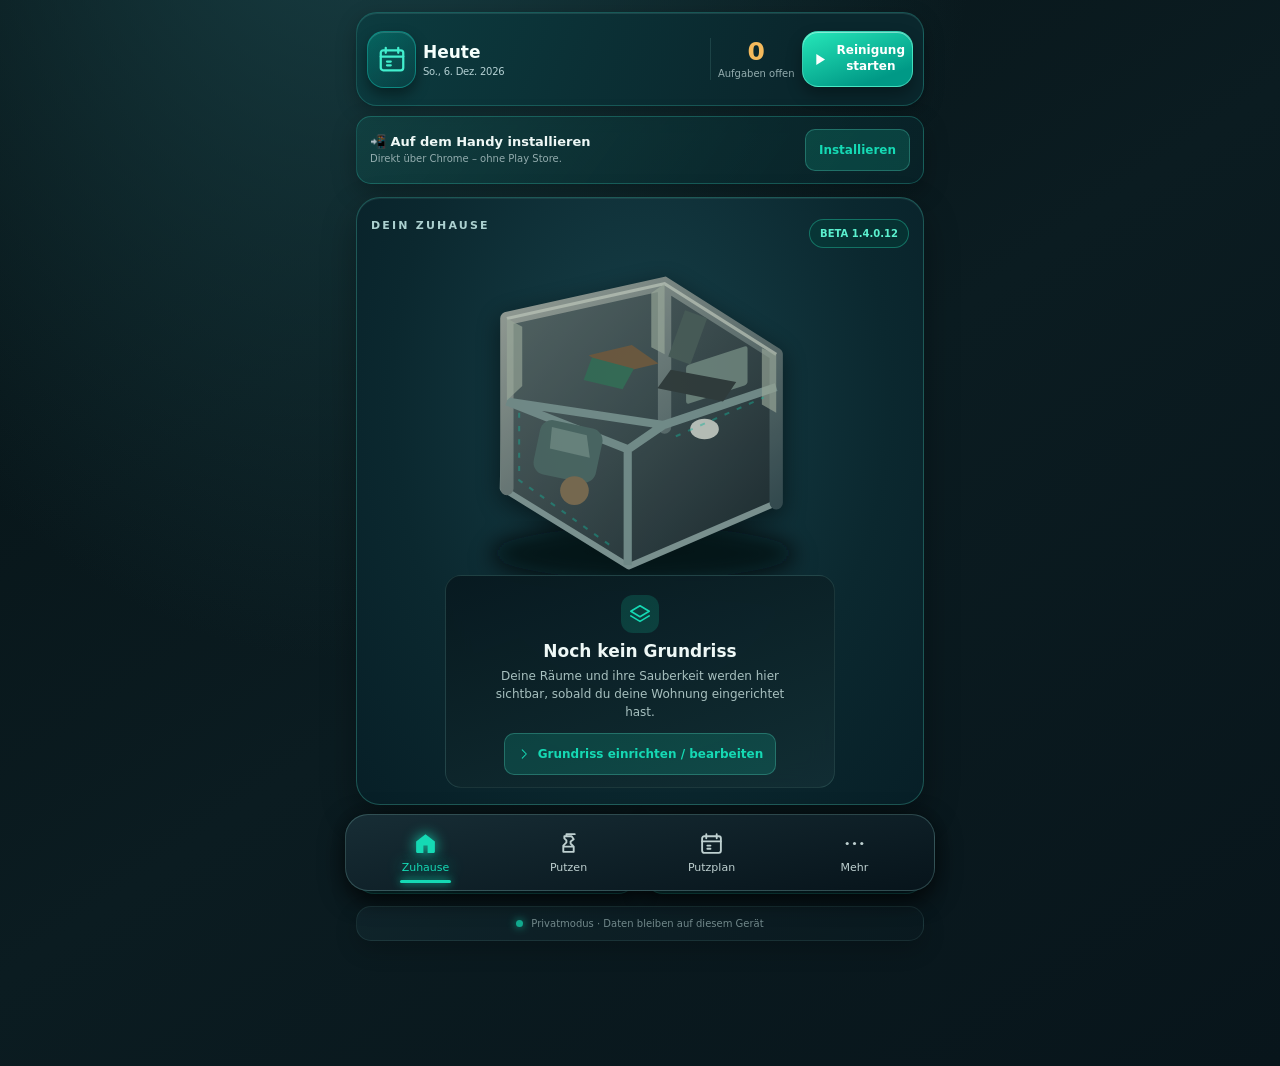
==== commit d3c868f3: "Mein Putzmanager 1.4.0.12: reference-style illustrated floorplans and offline assets" ====
--- a/docs/index.html
+++ b/docs/index.html
@@ -4,7 +4,7 @@
   <meta charset="utf-8">
   <meta name="viewport" content="width=device-width,initial-scale=1,viewport-fit=cover">
   <meta name="theme-color" content="#07181d">
-  <meta name="description" content="Mein Putzmanager – privater Reinigungsplaner. Beta V1.4.0.11 mit optionaler Google-Drive-Sicherung.">
+  <meta name="description" content="Mein Putzmanager – privater Reinigungsplaner. Beta V1.4.0.12 mit optionaler Google-Drive-Sicherung.">
   <meta name="apple-mobile-web-app-capable" content="yes">
   <meta name="mobile-web-app-capable" content="yes">
   <link rel="manifest" href="./manifest.webmanifest">
@@ -14,12 +14,13 @@
   <link rel="stylesheet" href="./editor.css">
   <link rel="stylesheet" href="./clean.css">
   <link rel="stylesheet" href="./floorplan-premium.css">
+  <link rel="stylesheet" href="./home-reference.css">
 <link rel="stylesheet" href="./cleaning.css">
   <link rel="stylesheet" href="./inventory.css">
   <link rel="stylesheet" href="./cleaning-materials.css">
   <link rel="stylesheet" href="./room-timer.css">
   <link rel="stylesheet" href="./backup-drive.css">
-  <title>Mein Putzmanager · Beta 1.4.0.11</title>
+  <title>Mein Putzmanager · Beta 1.4.0.12</title>
 </head>
 <body class="theme-dark accent-emerald">
 <svg class="svg-sprite" xmlns="http://www.w3.org/2000/svg" aria-hidden="true">
@@ -59,7 +60,7 @@
         <button id="install-home-button" type="button" class="outline-button">Installieren</button>
       </div>
       <section class="floorplan surface" aria-label="Dein Grundriss">
-        <div class="section-overline">DEIN ZUHAUSE <span class="beta-pill">BETA 1.4.0.11</span></div>
+        <div class="section-overline">DEIN ZUHAUSE <span class="beta-pill">BETA 1.4.0.12</span></div>
         <div id="floorplan-art" class="floorplan-art" role="img" aria-label="Dekorative schematische Wohnungsvorschau, noch kein gespeicherter Grundriss">
           <svg viewBox="0 0 360 332" xmlns="http://www.w3.org/2000/svg" aria-hidden="true">
             <defs><linearGradient id="floor" x1="0" x2="1" y1="0" y2="1"><stop stop-color="#63706e"/><stop offset="1" stop-color="#1d282c"/></linearGradient><linearGradient id="wall" x1="0" x2="1" y1="0" y2="1"><stop stop-color="#b1b4a9"/><stop offset="1" stop-color="#3c5054"/></linearGradient><filter id="shadow"><feGaussianBlur stdDeviation="10"/></filter></defs>
@@ -106,7 +107,7 @@
         <p id="backup-status" class="backup-status" role="status" aria-live="polite">Bereit. Drive-Anmeldung nur mit Internet; die App selbst bleibt offline nutzbar.</p>
         <small class="backup-caution">⚠ Wiederherstellen ersetzt die Putzmanager-Daten auf diesem Gerät, nicht die Daten anderer Apps. Zuvor wird automatisch ein lokaler Wiederherstellungspunkt angelegt. Für einen Gerätewechsel auf beiden Geräten mit demselben Google-Konto anmelden. Passwörter oder Google-Tokens werden nicht in die Sicherung geschrieben.</small>
       </section>
-      <div class="surface privacy-card"><strong>Deine private Beta</strong><p>Die App speichert weiterhin lokal und offline. Google Drive ist eine manuelle, optionale Datensicherung, keine Live-Synchronisierung.</p><button id="install-button" class="outline-button" type="button">App installieren / Anleitung</button><small>Version 1.4.0.11 · Google Drive Sicherung (Beta)</small></div></section>
+      <div class="surface privacy-card"><strong>Deine private Beta</strong><p>Die App speichert weiterhin lokal und offline. Google Drive ist eine manuelle, optionale Datensicherung, keine Live-Synchronisierung.</p><button id="install-button" class="outline-button" type="button">App installieren / Anleitung</button><small>Version 1.4.0.12 · Google Drive Sicherung (Beta)</small></div></section>
     <section id="view-inventory" class="view inventory-page" aria-labelledby="inventory-heading">
       <div class="inventory-topline"><div class="page-heading"><small>LAGER · U16</small><h1 id="inventory-heading" tabindex="-1">Mein <span>Putzlager</span></h1><p>Putzmittel, Zubehör und Reinigungsgeräte.</p></div><button id="inventory-back" type="button" class="inventory-back">← Zurück</button></div>
       <div class="surface inventory-panel"><div class="inventory-toolbar"><h2>📦 Lagerübersicht</h2><div class="inventory-toolbar-actions"><button id="inventory-manage-categories" class="inventory-add" type="button" aria-expanded="false" aria-controls="inventory-category-manager">⚙ Kategorien</button><button id="inventory-add" class="inventory-add" type="button">＋ Artikel</button></div></div><div class="inventory-counter"><span id="inventory-count">0 Artikel</span><span id="inventory-warning-count" class="inventory-chip" hidden>0 Vorratswarnungen</span></div>
--- a/docs/floorplan-premium.css
+++ b/docs/floorplan-premium.css
@@ -1,19 +1,20 @@
-/* V1.4.0.11 | Premium illustrated 2D home plan */
-.floorplan{background:linear-gradient(155deg,#102f35 0%,#092027 76%,#071921 100%);border:1px solid rgba(73,162,151,.36);border-radius:24px;box-shadow:inset 0 1px 0 rgba(146,249,225,.06),0 16px 36px rgba(0,0,0,.12)}
-.floorplan .section-overline{font-family:Inter,ui-sans-serif,system-ui,sans-serif;letter-spacing:.21em;font-size:12px;color:#b0cece}
-.floorplan .beta-pill{letter-spacing:0;color:#7fe9d4;font-size:11px}
-#home-floorplan-preview.home-floorplan-preview{min-height:0;gap:15px;justify-content:flex-start;display:flex;flex-direction:column;align-items:stretch;width:100%}
-#home-floorplan-preview .home-floor-switch{width:100%;margin-bottom:0;display:flex;align-items:center;justify-content:space-between;flex-wrap:wrap;gap:8px}
-#home-floorplan-preview .home-map-caption{font:800 22px/1.25 Inter,ui-sans-serif,system-ui,sans-serif;color:#edfff8;margin:4px 0 0;letter-spacing:-.45px;text-align:left}
-#home-floorplan-preview .home-floor-select{font-size:13px;min-height:44px}
-#home-floorplan-preview svg.premium-apartment-svg{display:block;width:100%;height:auto;max-width:100%;max-height:none;min-height:220px;overflow:visible;filter:drop-shadow(0 10px 12px rgba(0,0,0,.38));border-radius:12px;touch-action:pan-y}
-#home-floorplan-preview svg .pm-room-label{filter:drop-shadow(0 2px 3px rgba(0,0,0,.45))}
-#home-floorplan-preview [data-home-room]{touch-action:manipulation;cursor:pointer}
-#home-floorplan-preview [data-home-room]:focus-visible{outline:3px solid #61ffd5;outline-offset:2px}
-#home-floorplan-preview .home-map-foot{font-size:12px;line-height:1.45;color:#afc8c7;margin:0;text-align:center}
-#home-floorplan-preview .home-map-legend{gap:11px 15px;justify-content:center;flex-wrap:wrap;font:500 12px/1.4 Inter,ui-sans-serif,system-ui,sans-serif;color:#d1e3de;margin:2px 0 0}
-#home-floorplan-preview .home-map-legend i{width:12px;height:12px;border-radius:5px;box-shadow:0 2px 7px #0007}
-#home-floorplan-preview #home-edit-plan{width:min(100%,330px);align-self:center;min-height:56px;border:1px solid #28bc9f;background:linear-gradient(145deg,rgba(14,101,91,.5),rgba(8,58,63,.7));border-radius:17px;color:#85f5d5;font:700 15px/1.4 Inter,ui-sans-serif,system-ui,sans-serif;box-shadow:0 8px 20px #0003;margin:5px 0 0;touch-action:manipulation}
-#home-floorplan-preview #home-edit-plan:focus-visible{outline:3px solid #9fffee;outline-offset:3px}
-@media(max-width:360px){#home-floorplan-preview .home-map-caption{font-size:19px}#home-floorplan-preview .home-map-legend{font-size:11px;gap:8px 10px}.floorplan{border-radius:18px}}
+/* V1.4.0.12 – room plan with legible architectural detail */
+.floorplan{background:radial-gradient(ellipse at 50% 33%,#174049 0%,#0b282f 62%,#071f27 100%);border:1px solid rgba(66,186,167,.35);border-radius:24px;box-shadow:inset 0 1px 0 #c6fff912,0 14px 35px #0005}
+.floorplan .section-overline{font-size:11px;letter-spacing:.2em;color:#acd1d0;font-weight:700;align-items:flex-start;padding-top:4px}
+.floorplan .beta-pill{font-size:10px;color:#5bf0ce;padding:8px 10px;border:1px solid #1fa98e88;background:#02453c64;border-radius:30px;letter-spacing:0;white-space:nowrap}
+#home-floorplan-preview.home-floorplan-preview{display:flex;flex-direction:column;width:100%;align-items:stretch;justify-content:flex-start;gap:12px;min-height:0;margin-top:-20px}
+#home-floorplan-preview[hidden]{display:none!important}
+#home-floorplan-preview .home-floor-switch{width:100%;display:flex;align-items:center;justify-content:space-between;gap:8px;flex-wrap:wrap}
+#home-floorplan-preview .home-map-caption{font:780 clamp(17px,4.8vw,23px)/1.25 Inter,ui-sans-serif,system-ui,sans-serif;color:#f0fcf8;margin:0;letter-spacing:-.4px;text-align:left;max-width:100%}
+#home-floorplan-preview .home-floor-select{font-size:12px;min-height:43px}
+#home-floorplan-preview svg.premium-apartment-svg{width:100%;height:auto;min-height:170px;max-width:100%;display:block;overflow:visible;filter:drop-shadow(0 10px 11px #0009);border-radius:10px;touch-action:pan-y}
+#home-floorplan-preview svg .pm-room-label{filter:drop-shadow(0 2px 3px #0007)}
+#home-floorplan-preview [data-home-room]{cursor:pointer;touch-action:manipulation}
+#home-floorplan-preview [data-home-room]:focus-visible{outline:3px solid #6cfadd;outline-offset:2px}
+#home-floorplan-preview .home-map-foot{font-size:10px;color:#9dbebd;line-height:1.4;margin:-4px 0 0;text-align:center}
+#home-floorplan-preview .home-map-legend{display:flex;gap:8px 13px;flex-wrap:wrap;justify-content:center;color:#cbd9d7;font-size:11px;margin:0}
+#home-floorplan-preview .home-map-legend span{display:flex;gap:6px;align-items:center;white-space:nowrap}
+#home-floorplan-preview .home-map-legend i{display:inline-block;width:13px;height:13px;border-radius:5px;box-shadow:0 2px 8px #0006}
+#home-floorplan-preview #home-edit-plan{width:min(100%,310px);align-self:center;min-height:52px;border:1px solid #16bc9f;background:linear-gradient(135deg,#006e6055,#064a5366);border-radius:17px;color:#83f3d9;font:700 14px Inter,system-ui,sans-serif;box-shadow:0 7px 20px #0005;margin:2px 0 0}
+@media(max-width:360px){#home-floorplan-preview .home-map-caption{font-size:17px}#home-floorplan-preview .home-map-legend{font-size:10px;gap:8px}.floorplan{border-radius:19px}}
 @media(prefers-reduced-motion:reduce){#home-floorplan-preview svg.premium-apartment-svg{filter:none}}
--- a/docs/home-reference.css
+++ b/docs/home-reference.css
@@ -0,0 +1,48 @@
+/* Referenznahe Wohnungszentrale V1.4.0.12 – andere Menüs bleiben unverändert. */
+body:has(#view-home.active) .app-header{display:none}
+body:has(#view-home.active) .app-shell{padding-top:max(12px,env(safe-area-inset-top))}
+#view-home .overview-strip{min-height:94px;padding:13px;gap:10px;margin-bottom:12px;border-radius:21px;background:linear-gradient(110deg,#0c3b3f 0%,#0a272d 75%);border:1px solid #33ac9e56;box-shadow:inset 0 1px #b7fff71b,0 6px 20px #0004}
+#view-home .date-icon{width:57px;height:63px;border-radius:17px;flex-shrink:0;color:#42efce;background:linear-gradient(145deg,#008e8180,#064b4f55);border:1px solid #17ccbb6c;box-shadow:inset 0 1px #eaffff24,0 7px 14px #0006}
+#view-home .date-icon svg{width:30px;height:30px}
+#view-home .date-copy{min-width:65px;gap:6px}
+#view-home .date-copy strong{font-size:20px;font-weight:800;color:#f5fffc}
+#view-home .date-copy small{font-size:12px;color:#b4d0d3}
+#view-home .overview-count{padding-left:12px;min-width:69px;align-items:center}
+#view-home .overview-count strong{font-size:29px;line-height:1.15;color:#f5ba5c}
+#view-home .overview-count small{font-size:10px;line-height:1.3;text-align:center}
+#view-home .primary-button.compact{min-width:93px;min-height:60px;padding:7px 9px;border-radius:16px;font-size:12px;line-height:1.3;display:flex;gap:8px;justify-content:center;align-items:center;box-shadow:inset 0 1px 0 #ffffff70,0 8px 16px #0005}
+#view-home .primary-button.compact svg{width:19px;height:19px}
+#view-home #install-panel[hidden]{display:none!important}
+#view-home .floorplan{padding:17px 14px 16px;min-height:0}
+#view-home .floorplan .section-overline{margin-bottom:7px}
+#view-home .dashboard-grid{gap:9px;margin-top:10px}
+#view-home .metric-card{border-radius:18px;min-height:79px;background:linear-gradient(125deg,#0a3c3d,#061e28);border-color:#23978463}
+#view-home .metric-icon{width:42px;height:44px;border-radius:13px}
+#view-home .metric-card strong{font-size:18px}
+#view-home .metric-card small{font-size:11px;color:#9dbcbf}
+#view-home .metric-card span[id=home-overall-caption]{font-size:10px}
+#view-home .metric-card #home-overall-caption{display:block;background:#1e5557;color:#bce9d5;border-radius:20px;height:6px;overflow:hidden;position:relative;font-size:0;max-width:140px;margin-top:7px}
+#view-home .metric-card #home-overall-caption::before{content:"";display:block;height:100%;background:#f3c472;width:var(--home-score,0%);border-radius:20px}
+#view-home .section-footer{opacity:.76}
+body:has(#view-home.active) .bottom-nav{border-radius:23px;height:77px;box-shadow:0 7px 24px #000b}
+@media(max-width:365px){#view-home .overview-strip{padding:9px;gap:6px}#view-home .date-icon{width:43px;height:53px}#view-home .date-copy strong{font-size:16px}#view-home .date-copy small{font-size:10px}#view-home .overview-count{min-width:48px;padding-left:6px}#view-home .overview-count strong{font-size:23px}#view-home .primary-button.compact{min-width:78px;min-height:54px;padding:6px;font-size:10px;gap:4px}#view-home .floorplan{padding:12px 10px}}
+/* Kleiner Mobilbildschirm: Referenzaufbau ohne Zeilenbruch in der Tageskarte. */
+#view-home .date-icon{width:49px;height:57px}
+#view-home .overview-strip{gap:7px;padding:10px}
+#view-home .date-copy{min-width:0;flex:1 1 auto;gap:4px}
+#view-home .date-copy strong{font-size:17px}
+#view-home .date-copy small{font-size:10px;white-space:nowrap;letter-spacing:-.24px}
+#view-home .overview-count{min-width:50px;padding-left:7px;flex-shrink:0}
+#view-home .overview-count strong{font-size:25px}
+#view-home .primary-button.compact{min-width:91px;min-height:56px;padding:7px;flex-shrink:0}
+#view-home:has(#home-floorplan-preview:not([hidden])) #install-panel{display:none}
+#view-home .metric-card{padding:9px;gap:7px;min-width:0}
+#view-home .metric-card>div{min-width:0}
+#view-home .metric-card strong{font-size:14px;line-height:1.3;overflow-wrap:anywhere}
+#view-home .metric-card small{font-size:10px;line-height:1.25}
+#view-home .metric-card .metric-icon{width:36px;height:40px;flex-shrink:0}
+#view-home .metric-card .muted-chevron{width:13px;flex-shrink:0}
+#view-home .metric-card #home-overall-caption{margin-top:6px}
+#view-home .floorplan{margin-top:2px}
+#home-floorplan-preview.home-floorplan-preview{margin-top:-28px;gap:8px}
+@media(max-width:360px){#view-home .overview-strip{gap:5px}#view-home .date-icon{width:38px;height:49px}#view-home .primary-button.compact{min-width:76px;font-size:10px}#view-home .date-copy small{font-size:9px}#view-home .overview-count{min-width:45px}#view-home .metric-card .metric-icon{width:31px}#view-home .metric-card strong{font-size:12px}}
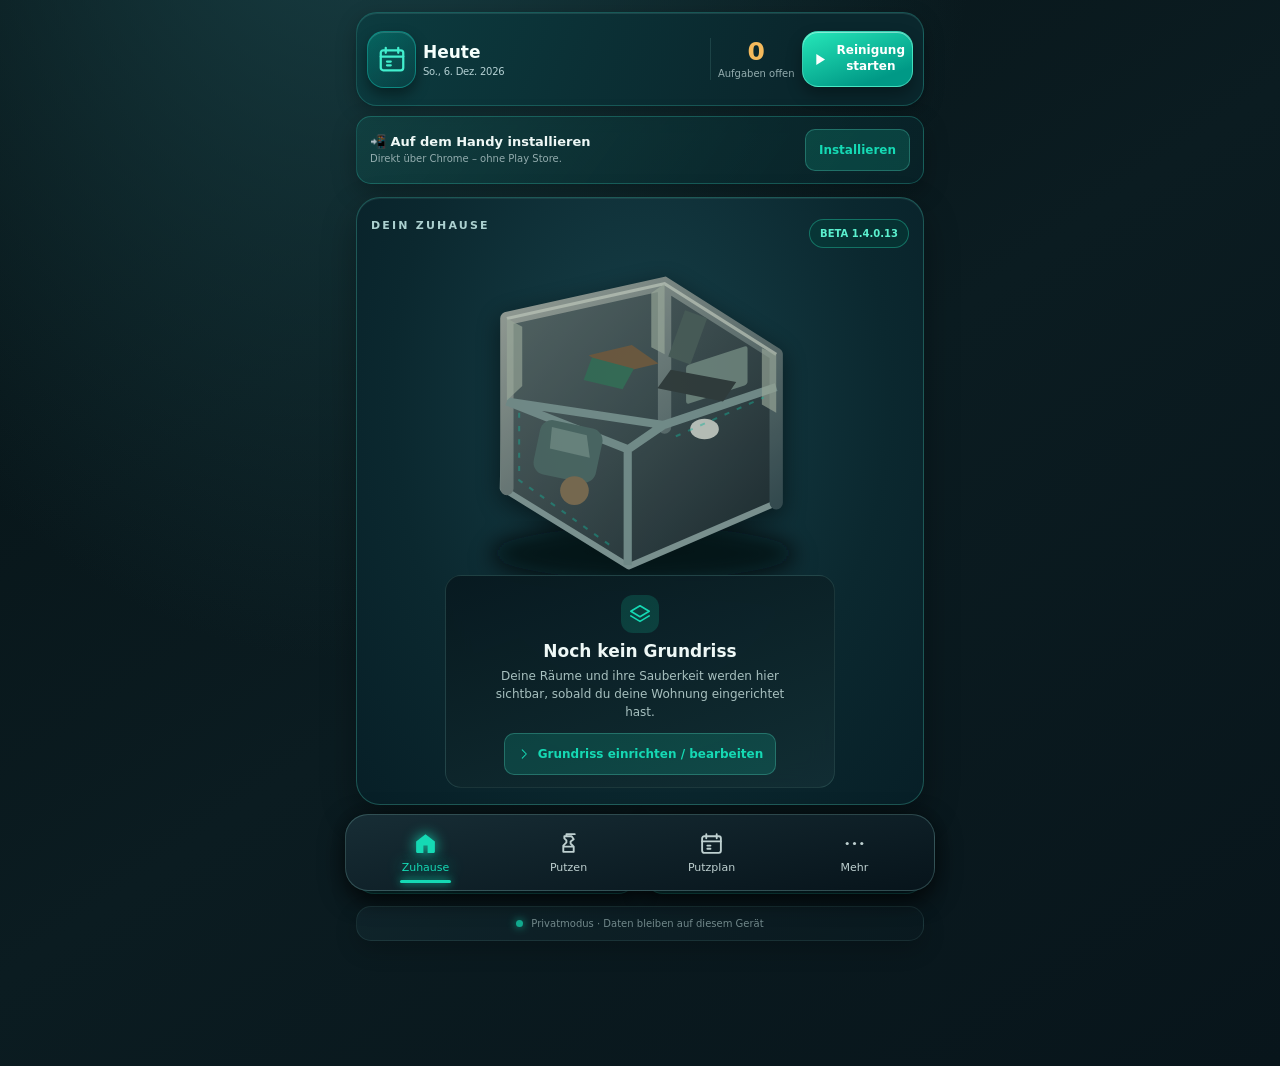
==== commit f11553c3: "V1.4.0.13: Geschirrtücher und Putzfetzen manuell zur Wäsche buchen" ====
--- a/docs/index.html
+++ b/docs/index.html
@@ -4,7 +4,7 @@
   <meta charset="utf-8">
   <meta name="viewport" content="width=device-width,initial-scale=1,viewport-fit=cover">
   <meta name="theme-color" content="#07181d">
-  <meta name="description" content="Mein Putzmanager – privater Reinigungsplaner. Beta V1.4.0.12 mit optionaler Google-Drive-Sicherung.">
+  <meta name="description" content="Mein Putzmanager – privater Reinigungsplaner. Beta V1.4.0.13 mit optionaler Google-Drive-Sicherung.">
   <meta name="apple-mobile-web-app-capable" content="yes">
   <meta name="mobile-web-app-capable" content="yes">
   <link rel="manifest" href="./manifest.webmanifest">
@@ -20,7 +20,7 @@
   <link rel="stylesheet" href="./cleaning-materials.css">
   <link rel="stylesheet" href="./room-timer.css">
   <link rel="stylesheet" href="./backup-drive.css">
-  <title>Mein Putzmanager · Beta 1.4.0.12</title>
+  <title>Mein Putzmanager · Beta 1.4.0.13</title>
 </head>
 <body class="theme-dark accent-emerald">
 <svg class="svg-sprite" xmlns="http://www.w3.org/2000/svg" aria-hidden="true">
@@ -60,7 +60,7 @@
         <button id="install-home-button" type="button" class="outline-button">Installieren</button>
       </div>
       <section class="floorplan surface" aria-label="Dein Grundriss">
-        <div class="section-overline">DEIN ZUHAUSE <span class="beta-pill">BETA 1.4.0.12</span></div>
+        <div class="section-overline">DEIN ZUHAUSE <span class="beta-pill">BETA 1.4.0.13</span></div>
         <div id="floorplan-art" class="floorplan-art" role="img" aria-label="Dekorative schematische Wohnungsvorschau, noch kein gespeicherter Grundriss">
           <svg viewBox="0 0 360 332" xmlns="http://www.w3.org/2000/svg" aria-hidden="true">
             <defs><linearGradient id="floor" x1="0" x2="1" y1="0" y2="1"><stop stop-color="#63706e"/><stop offset="1" stop-color="#1d282c"/></linearGradient><linearGradient id="wall" x1="0" x2="1" y1="0" y2="1"><stop stop-color="#b1b4a9"/><stop offset="1" stop-color="#3c5054"/></linearGradient><filter id="shadow"><feGaussianBlur stdDeviation="10"/></filter></defs>
@@ -107,7 +107,7 @@
         <p id="backup-status" class="backup-status" role="status" aria-live="polite">Bereit. Drive-Anmeldung nur mit Internet; die App selbst bleibt offline nutzbar.</p>
         <small class="backup-caution">⚠ Wiederherstellen ersetzt die Putzmanager-Daten auf diesem Gerät, nicht die Daten anderer Apps. Zuvor wird automatisch ein lokaler Wiederherstellungspunkt angelegt. Für einen Gerätewechsel auf beiden Geräten mit demselben Google-Konto anmelden. Passwörter oder Google-Tokens werden nicht in die Sicherung geschrieben.</small>
       </section>
-      <div class="surface privacy-card"><strong>Deine private Beta</strong><p>Die App speichert weiterhin lokal und offline. Google Drive ist eine manuelle, optionale Datensicherung, keine Live-Synchronisierung.</p><button id="install-button" class="outline-button" type="button">App installieren / Anleitung</button><small>Version 1.4.0.12 · Google Drive Sicherung (Beta)</small></div></section>
+      <div class="surface privacy-card"><strong>Deine private Beta</strong><p>Die App speichert weiterhin lokal und offline. Google Drive ist eine manuelle, optionale Datensicherung, keine Live-Synchronisierung.</p><button id="install-button" class="outline-button" type="button">App installieren / Anleitung</button><small>Version 1.4.0.13 · Google Drive Sicherung (Beta)</small></div></section>
     <section id="view-inventory" class="view inventory-page" aria-labelledby="inventory-heading">
       <div class="inventory-topline"><div class="page-heading"><small>LAGER · U16</small><h1 id="inventory-heading" tabindex="-1">Mein <span>Putzlager</span></h1><p>Putzmittel, Zubehör und Reinigungsgeräte.</p></div><button id="inventory-back" type="button" class="inventory-back">← Zurück</button></div>
       <div class="surface inventory-panel"><div class="inventory-toolbar"><h2>📦 Lagerübersicht</h2><div class="inventory-toolbar-actions"><button id="inventory-manage-categories" class="inventory-add" type="button" aria-expanded="false" aria-controls="inventory-category-manager">⚙ Kategorien</button><button id="inventory-add" class="inventory-add" type="button">＋ Artikel</button></div></div><div class="inventory-counter"><span id="inventory-count">0 Artikel</span><span id="inventory-warning-count" class="inventory-chip" hidden>0 Vorratswarnungen</span></div>
@@ -121,7 +121,7 @@
        <div class="inventory-toolbar"><span class="inventory-note">Bestände und bestätigte Verwendungen werden lokal gespeichert.</span><div class="inventory-view-toggle" aria-label="Lagerdarstellung"><button type="button" id="inventory-view-list" aria-pressed="true">☷ Liste</button><button type="button" id="inventory-view-grid" aria-pressed="false">▦ Kacheln</button></div></div>
        <div id="inventory-items" class="inventory-items inventory-list" aria-live="polite"></div>
        <p class="inventory-storage-warning" id="inventory-storage-notice" hidden>⚠ Speichern nicht möglich. Die Änderungen sind nur bis zum Schließen der App vorhanden.</p>
-       <p class="inventory-note">Bei jeder abgeschlossenen Raumreinigung werden ausgewählte Einwegartikel automatisch abgezogen und waschbare Textilien zu „Wäsche“ gebucht. Bei Flüssigmitteln wird die Nutzung gezählt; der Flaschenbestand sinkt erst mit „Flasche leer“. Unter „Bearbeiten“ lässt sich die Buchungsart je Artikel ändern.</p>
+       <p class="inventory-note">Mit „🧺 In Wäsche +1“ kannst du benutzte Geschirr- oder Putztücher auch ohne Reinigungssitzung zur Wäsche buchen. „Gewaschen +1“ oder „Alle gewaschen“ setzt sie auf sauber zurück. Bei jeder abgeschlossenen Raumreinigung werden ausgewählte Einwegartikel automatisch abgezogen und waschbare Textilien zu „Wäsche“ gebucht. Bei Flüssigmitteln wird die Nutzung gezählt; der Flaschenbestand sinkt erst mit „Flasche leer“. Unter „Bearbeiten“ lässt sich die Buchungsart je Artikel ändern.</p>
        <div id="inventory-selection" class="inventory-selection" hidden><span id="inventory-selection-count">0 Produkte vorgemerkt</span><button type="button" id="inventory-selection-done" class="inventory-back">Zur Reinigung</button></div>
       </div>
       <section id="inventory-category-manager" class="surface inventory-category-manager" hidden aria-label="Kategorien verwalten">
@@ -153,6 +153,10 @@
        <label class="full">Notizen<textarea name="notes" maxlength="500" rows="2" placeholder="Optional: Material, Anwendung, Besonderheiten"></textarea></label>
        <label class="full">Wie wird der Artikel bei einer bestätigten Reinigung gebucht?
        <select name="handling" id="inventory-handling"><option value="liquid">🧴 Mittel – Verwendungen zählen, Flasche erst bei „leer“ abziehen</option><option value="consume">🗑️ Einweg – automatisch 1 Stück/Paar abziehen</option><option value="wash">🧺 Waschbar – 1 Stück/Paar in die Wäsche verschieben</option><option value="durable">♻️ Dauerhaft – Bestand bleibt gleich</option></select></label>
+       <label class="full inventory-wash-settings" id="inventory-wash-settings" hidden>Waschtemperatur laut Pflegeetikett (optional)
+         <select name="washTemperature" id="inventory-wash-temperature"><option value="">Nicht hinterlegt</option><option value="30">30 °C</option><option value="40">40 °C</option><option value="60">60 °C</option><option value="90">90 °C</option></select>
+         <small>Nur anzeigen, was auf deinem Tuch-Etikett erlaubt ist; keine automatische Temperatur-Empfehlung.</small>
+       </label>
        <small class="full inventory-note">Für Handschuhe, Putz- und Geschirrtücher Art bewusst einstellen. Waschbare Artikel kommen nach „Gewaschen“ zurück zu den sauberen Beständen.</small>
        <label class="full">Artikelfotos (max. 3)<input id="inventory-photos" type="file" accept="image/*" multiple></label>
        <div class="full" id="inventory-photo-preview"></div><p class="full room-note" id="inventory-photo-help"></p>
--- a/docs/inventory.css
+++ b/docs/inventory.css
@@ -2,6 +2,11 @@
 .inventory-page{padding-bottom:16px}.inventory-topline{display:flex;align-items:center;justify-content:space-between;gap:12px}.inventory-back,.inventory-add,.inventory-choose,.inventory-choose:focus-visible{border:1px solid var(--border);border-radius:11px;padding:11px 13px;background:var(--accent-fog);color:var(--text);font-weight:750}.inventory-back{white-space:nowrap}.inventory-panel{padding:16px;margin-top:12px}.inventory-toolbar{display:flex;justify-content:space-between;align-items:center;gap:8px;flex-wrap:wrap}.inventory-toolbar h2{font-size:17px;margin:0}.inventory-counter{display:flex;gap:8px;align-items:center;flex-wrap:wrap;font-size:11px;color:var(--secondary);margin:9px 0 13px}.inventory-chip{border-radius:40px;padding:5px 9px;background:rgba(234,171,85,.13);color:#ffcb83}.inventory-chip[hidden]{display:none}.inventory-filter-grid{display:grid;grid-template-columns:repeat(2,minmax(0,1fr));gap:10px;margin:13px 0}.inventory-filter-grid label{color:var(--secondary);font-size:11px;display:flex;flex-direction:column;gap:6px;min-width:0}.inventory-filter-grid select,.inventory-filter-grid input,.inventory-add-form select,.inventory-add-form input{min-height:44px;width:100%;max-width:100%;padding:10px 11px;color:var(--text);background:var(--surface-solid);border:1px solid var(--border);border-radius:10px;font-size:14px}.inventory-filter-grid select option,.inventory-add-form select option{background:#10272d;color:#fff}.inventory-filter-grid .inventory-search-wrap{grid-column:1/-1}.inventory-view-toggle{display:flex;gap:6px;align-items:center}.inventory-view-toggle button{border:1px solid var(--border);background:transparent;border-radius:8px;color:var(--secondary);min-height:38px;padding:7px 12px}.inventory-view-toggle button[aria-pressed=true]{background:var(--accent-fog);border-color:var(--accent);color:var(--text)}.inventory-items{display:grid;gap:10px;margin-top:15px}.inventory-items.inventory-grid{grid-template-columns:repeat(2,minmax(0,1fr))}.inventory-card{border-radius:13px;border:1px solid var(--border);background:var(--surface-solid);padding:13px;min-width:0}.inventory-card-top{display:flex;gap:10px;align-items:start}.inventory-emblem{display:grid;place-items:center;width:43px;height:43px;flex-shrink:0;background:var(--accent-fog);border-radius:11px;font-size:24px}.inventory-card-main{min-width:0;flex:1}.inventory-card-main strong{display:block;font-size:14px;overflow-wrap:anywhere}.inventory-card-main small{display:block;color:var(--secondary);font-size:11px;margin-top:4px;line-height:1.4;overflow-wrap:anywhere}.inventory-fav{font-size:23px;color:var(--accent);background:transparent;border:none;padding:0 2px;line-height:1.1}.inventory-card-bottom{display:flex;flex-wrap:wrap;align-items:center;gap:6px;margin-top:13px}.inventory-quantity{font-size:13px;font-weight:800;margin-right:auto}.inventory-tag{font-size:10px;border-radius:8px;padding:4px 6px;background:var(--accent-fog);color:var(--secondary)}.inventory-tag.missing{color:#ffaba1;background:rgba(255,107,99,.12)}.inventory-tag.low{color:#ffce8b;background:rgba(250,179,70,.12)}.inventory-choose{margin-top:11px;font-size:11px;width:100%;min-height:39px}.inventory-choose[aria-pressed=true]{border-color:var(--accent);color:var(--accent)}.inventory-grid .inventory-card-top{flex-wrap:wrap}.inventory-grid .inventory-card-main{flex-basis:50%}.inventory-grid .inventory-emblem{width:37px;height:37px}.inventory-grid .inventory-fav{margin-left:auto}.inventory-grid .inventory-card-main strong{font-size:12px}.inventory-grid .inventory-card-main small{font-size:10px}.inventory-empty{padding:35px 14px;text-align:center;color:var(--text);border:1px dashed var(--border);border-radius:13px}.inventory-empty p{color:var(--secondary);font-size:12px}.inventory-add-form{padding:14px;margin-top:12px}.inventory-add-form[hidden]{display:none}.inventory-add-form h2{font-size:17px}.inventory-add-form-grid{display:grid;grid-template-columns:repeat(2,minmax(0,1fr));gap:9px}.inventory-add-form label{font-size:11px;color:var(--secondary);display:flex;flex-direction:column;gap:5px}.inventory-add-form .full{grid-column:1/-1}.inventory-form-buttons{display:flex;gap:9px;margin-top:13px}.inventory-form-buttons button{flex:1;padding:11px 8px;border-radius:11px;border:1px solid var(--border);background:var(--accent-fog);color:var(--text);font-weight:750}.inventory-form-buttons button[type=submit]{background:var(--accent);color:#062822}.inventory-selection{margin-top:12px;font-size:12px;color:var(--secondary)}.inventory-selection[hidden]{display:none}.inventory-selection button{margin-left:7px}.inventory-note{font-size:11px;color:var(--secondary);line-height:1.55}.inventory-storage-warning{color:#ffab9f;font-size:12px}.inventory-storage-warning[hidden]{display:none}.inventory-entry{display:flex;align-items:center;gap:10px;border:1px solid var(--border);background:var(--surface-solid);border-radius:12px;padding:12px;width:100%;color:var(--text);text-align:left}.inventory-entry strong{display:block;font-size:14px}.inventory-entry small{display:block;color:var(--secondary);font-size:11px;margin-top:4px}.inventory-from-clean{padding:13px;margin-top:12px}.inventory-from-clean small{display:block;margin-top:6px;font-size:11px;color:var(--secondary);line-height:1.4}@media(max-width:360px){.inventory-items.inventory-grid{grid-template-columns:1fr}.inventory-panel{padding:11px}.inventory-filter-grid{gap:7px}} 
 
 .inventory-card-actions{display:flex;gap:6px;margin-top:9px;flex-wrap:wrap}.inventory-card-actions .inventory-choose{flex:1;min-width:95px;margin-top:0}.inventory-emblem.glovesBlue,.inventory-emblem.glovesWhite,.inventory-emblem.glovesPink{position:relative}.inventory-emblem.glovesBlue{background:#164b78}.inventory-emblem.glovesWhite{background:#53626c}.inventory-emblem.glovesPink{background:#763655}.inventory-thumb{width:100%;height:100%;object-fit:cover;border-radius:10px}.inventory-add-form textarea{width:100%;min-height:65px;background:var(--surface-solid);color:var(--text);border:1px solid var(--border);border-radius:9px;padding:9px}.inventory-add-form input[type=checkbox]{width:18px;min-height:18px;height:18px;display:inline-block}.inventory-use-info{display:block;margin-top:5px;font-size:11px;color:var(--secondary)}#inventory-photo-preview{display:flex;gap:8px;flex-wrap:wrap}.inventory-photo-tile{display:flex;flex-direction:column;gap:5px;width:95px}.inventory-photo-tile img{width:95px;height:95px;object-fit:cover;border-radius:10px}.inventory-photo-tile button{background:var(--accent-fog);color:var(--text);border:1px solid var(--border);border-radius:8px;padding:5px}
+/* V1.4.0.13 – manuelle Wäschebuchung / Pflegeetikett */
+.inventory-laundry-btn{border-color:rgba(40,213,184,.5);background:rgba(11,88,82,.45)}
+.inventory-wash-settings[hidden]{display:none!important}
+.inventory-wash-settings small{font-size:11px;color:var(--secondary);line-height:1.45;font-weight:400}
+.inventory-grid .inventory-card-actions .inventory-choose{min-width:100%;}
 .glove-icon{display:block;width:36px;height:36px;filter:drop-shadow(0 2px 2px rgba(0,0,0,.24));}
 
 /* V1.4.0.3: Kategorienverwaltung */
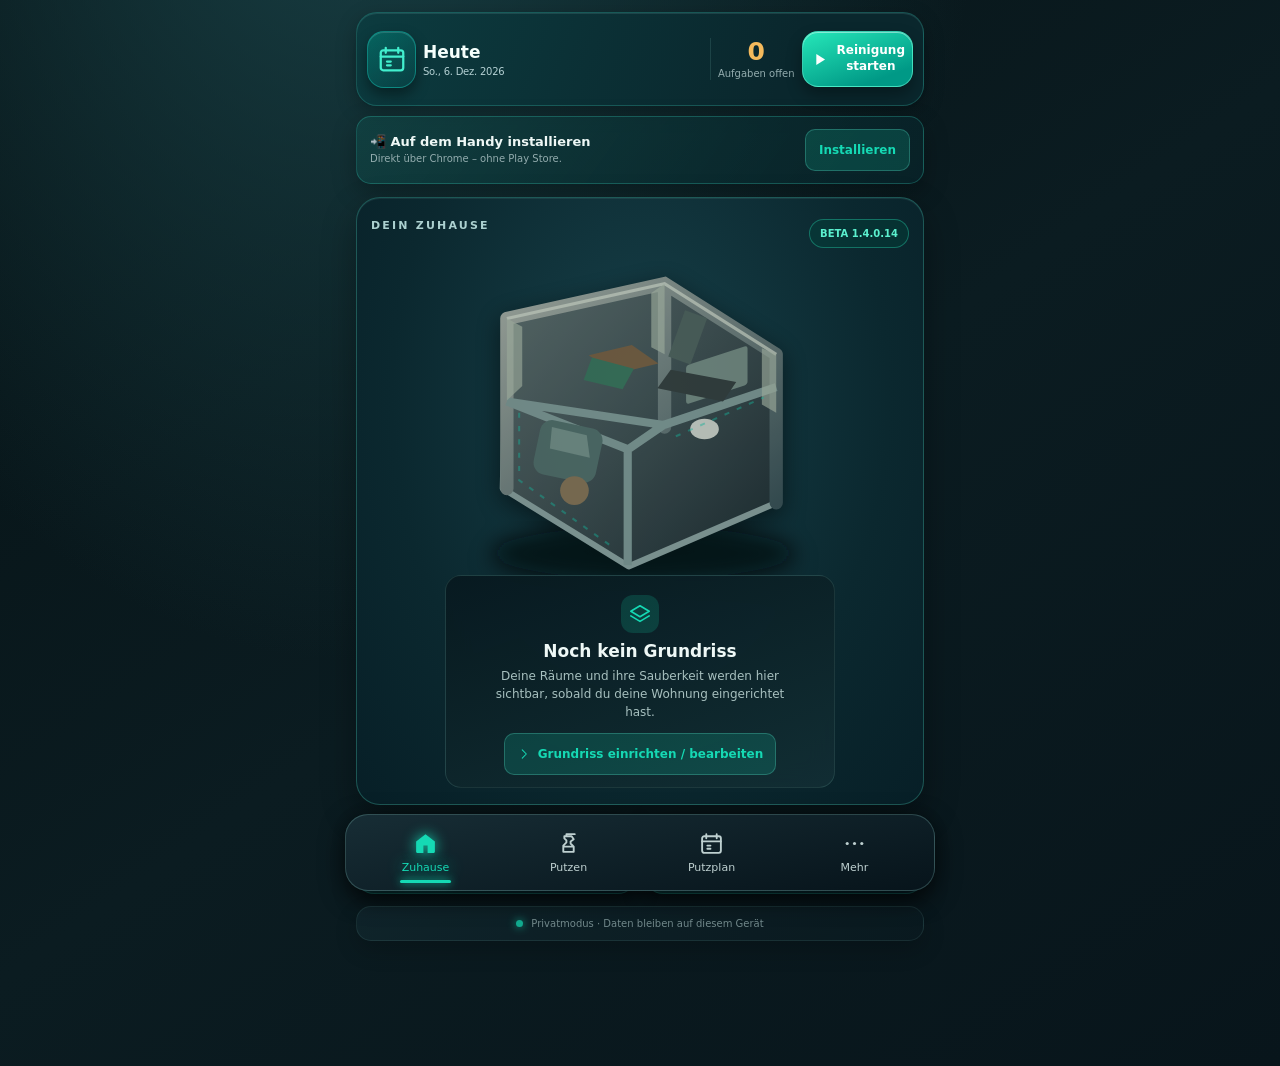
==== commit 14b37803: "V1.4.0.14: Vorher-/Nachher-Fotovergleich mit Slider und Zoom" ====
--- a/docs/index.html
+++ b/docs/index.html
@@ -4,13 +4,14 @@
   <meta charset="utf-8">
   <meta name="viewport" content="width=device-width,initial-scale=1,viewport-fit=cover">
   <meta name="theme-color" content="#07181d">
-  <meta name="description" content="Mein Putzmanager – privater Reinigungsplaner. Beta V1.4.0.13 mit optionaler Google-Drive-Sicherung.">
+  <meta name="description" content="Mein Putzmanager – privater Reinigungsplaner. Beta V1.4.0.14 mit optionaler Google-Drive-Sicherung.">
   <meta name="apple-mobile-web-app-capable" content="yes">
   <meta name="mobile-web-app-capable" content="yes">
   <link rel="manifest" href="./manifest.webmanifest">
   <link rel="icon" type="image/svg+xml" href="./assets/icon.svg">
   <link rel="apple-touch-icon" href="./assets/icon-192.png">
   <link rel="stylesheet" href="./style.css">
+<link rel="stylesheet" href="./photo-compare.css">
   <link rel="stylesheet" href="./editor.css">
   <link rel="stylesheet" href="./clean.css">
   <link rel="stylesheet" href="./floorplan-premium.css">
@@ -20,7 +21,7 @@
   <link rel="stylesheet" href="./cleaning-materials.css">
   <link rel="stylesheet" href="./room-timer.css">
   <link rel="stylesheet" href="./backup-drive.css">
-  <title>Mein Putzmanager · Beta 1.4.0.13</title>
+  <title>Mein Putzmanager · Beta 1.4.0.14</title>
 </head>
 <body class="theme-dark accent-emerald">
 <svg class="svg-sprite" xmlns="http://www.w3.org/2000/svg" aria-hidden="true">
@@ -60,7 +61,7 @@
         <button id="install-home-button" type="button" class="outline-button">Installieren</button>
       </div>
       <section class="floorplan surface" aria-label="Dein Grundriss">
-        <div class="section-overline">DEIN ZUHAUSE <span class="beta-pill">BETA 1.4.0.13</span></div>
+        <div class="section-overline">DEIN ZUHAUSE <span class="beta-pill">BETA 1.4.0.14</span></div>
         <div id="floorplan-art" class="floorplan-art" role="img" aria-label="Dekorative schematische Wohnungsvorschau, noch kein gespeicherter Grundriss">
           <svg viewBox="0 0 360 332" xmlns="http://www.w3.org/2000/svg" aria-hidden="true">
             <defs><linearGradient id="floor" x1="0" x2="1" y1="0" y2="1"><stop stop-color="#63706e"/><stop offset="1" stop-color="#1d282c"/></linearGradient><linearGradient id="wall" x1="0" x2="1" y1="0" y2="1"><stop stop-color="#b1b4a9"/><stop offset="1" stop-color="#3c5054"/></linearGradient><filter id="shadow"><feGaussianBlur stdDeviation="10"/></filter></defs>
@@ -89,8 +90,8 @@
     <section id="view-plan" class="view" aria-labelledby="plan-heading"><div class="page-heading"><small>DEIN ALLTAG</small><h1 id="plan-heading">Mein <span>Putzplan</span></h1><p>Alle Aufgaben im Blick – ohne Stress.</p></div><div class="surface plan-card"><div class="week-heading"><svg class="icon"><use href="#ic-calendar"/></svg><span id="week-range"></span></div><div id="week-days" class="week-days"></div><div class="plan-today"><h2>Heute</h2><small>Verfügbares Zeitbudget</small></div><div class="time-options" role="group" aria-label="Zeitbudget"><button type="button" data-minutes="15">15 min</button><button type="button" data-minutes="30">30 min</button><button type="button" data-minutes="60">60 min</button></div><div class="daily-plan"><p class="room-note" id="daily-plan-summary" aria-live="polite"></p><div id="daily-plan-items" aria-live="polite"></div></div><section id="plan-reminders" class="daily-reminders"><h3>🔔 Tageserinnerungen</h3><label><input id="plan-reminders-enable" type="checkbox"> Systemhinweis beim Öffnen der App aktivieren</label><div class="daily-quiet"><label>Ruhezeit ab <select id="plan-reminders-quiet-from" aria-label="Ruhezeit beginnt"></select></label><label>bis <select id="plan-reminders-quiet-to" aria-label="Ruhezeit endet"></select></label></div><p class="room-note" id="plan-reminders-status"></p><small class="room-note">Hinweis: Ohne Server/Push kann die PWA im Hintergrund keine festen Erinnerungen garantieren. In der App werden fällige Aufgaben stets angezeigt.</small></section></div></section>
     <section id="view-more" class="view" aria-labelledby="more-heading"><div class="page-heading"><small>DEIN PERSÖNLICHER BEREICH</small><h1 id="more-heading">Mehr <span>entdecken</span></h1><p>Einstellungen und kommende Funktionen.</p></div>
       <div class="surface settings-card"><div class="card-heading"><h2><svg class="icon"><use href="#ic-settings"/></svg> Erscheinungsbild</h2></div><div class="setting-title">Designmodus</div><div class="appearance-switch" role="group" aria-label="Designmodus"><button type="button" data-theme="dark"><svg class="icon"><use href="#ic-moon"/></svg> Dunkel</button><button type="button" data-theme="light"><svg class="icon"><use href="#ic-sun"/></svg> Hell</button></div><div class="setting-title">Akzentfarbe</div><div class="swatches" role="group" aria-label="Akzentfarbe"><button data-accent="emerald" type="button" aria-label="Smaragd-Türkis" title="Smaragd-Türkis"><span></span></button><button data-accent="blue" type="button" aria-label="Ozeanblau" title="Ozeanblau"><span></span></button><button data-accent="violet" type="button" aria-label="Violett" title="Violett"><span></span></button><button data-accent="amber" type="button" aria-label="Gold" title="Gold"><span></span></button></div></div>
-      <div class="surface menu-card"><h2>Weitere Bereiche</h2><button type="button" id="inventory-open-more" class="inventory-entry"><span class="row-icon"><svg class="icon"><use href="#ic-box"/></svg></span><span><strong>Putzlager</strong><small>Produkte, Geräte, Wäsche und Verbrauch · V1.4.0.5</small></span><svg class="icon muted-chevron"><use href="#ic-chevron"/></svg></button><button type="button" id="photos-open" class="inventory-entry"><span class="row-icon">📸</span><span><strong>Vorher-/Nachher-Fotos</strong><small>Lokale Fotogalerie · auch im Drive-Backup</small></span></button><button type="button" id="knowledge-open" class="inventory-entry"><span class="row-icon">📖</span><span><strong>Reinigungsanleitungen</strong><small>Schritt-für-Schritt · offline</small></span></button><div class="menu-row"><span class="row-icon"><svg class="icon"><use href="#ic-chart"/></svg></span><div><strong>Statistik</strong><small>Verlauf und Auswertung · V1.3</small></div><span class="soon-label">Später</span></div></div>
-      <section id="photo-panel" class="surface activities" aria-labelledby="photos-heading"><div class="card-heading"><h2 id="photos-heading">📸 Reinigungsfotos</h2><span id="photo-gallery-count" class="small-count"></span></div><p class="room-note">Vorher-/Nachher-Fotos werden beim Abschluss einer Raumreinigung gespeichert, lokal komprimiert und in neuen JSON-/Drive-Backups mitgesichert. Keine feste Fotoanzahl: Fotos werden lokal in IndexedDB gespeichert. Neue tägliche Google-Drive-Sicherungen enthalten die Reinigungsfotos; bitte Upload-Bestätigung prüfen.</p><div id="photo-gallery" class="photo-gallery"></div></section><section id="knowledge-panel" class="surface activities"><h2>📖 Reinigungswissen</h2><p class="room-note">Orientierungshilfen. Dosierung, Einwirkzeit und Eignung immer am jeweiligen Produktetikett prüfen.</p><div id="knowledge-guides"></div></section>
+      <div class="surface menu-card"><h2>Weitere Bereiche</h2><button type="button" id="inventory-open-more" class="inventory-entry"><span class="row-icon"><svg class="icon"><use href="#ic-box"/></svg></span><span><strong>Putzlager</strong><small>Produkte, Geräte, Wäsche und Verbrauch · V1.4.0.5</small></span><svg class="icon muted-chevron"><use href="#ic-chevron"/></svg></button><button type="button" id="photos-open" class="inventory-entry"><span class="row-icon">📸</span><span><strong>Vorher-/Nachher-Fotos</strong><small>Lokale Fotogalerie mit Vergleich · auch im Drive-Backup</small></span></button><button type="button" id="knowledge-open" class="inventory-entry"><span class="row-icon">📖</span><span><strong>Reinigungsanleitungen</strong><small>Schritt-für-Schritt · offline</small></span></button><div class="menu-row"><span class="row-icon"><svg class="icon"><use href="#ic-chart"/></svg></span><div><strong>Statistik</strong><small>Verlauf und Auswertung · V1.3</small></div><span class="soon-label">Später</span></div></div>
+      <section id="photo-panel" class="surface activities" aria-labelledby="photos-heading"><div class="card-heading"><h2 id="photos-heading">📸 Reinigungsfotos</h2><span id="photo-gallery-count" class="small-count"></span></div><p class="room-note">Vorher-/Nachher-Fotos werden beim Abschluss einer Raumreinigung gespeichert, lokal komprimiert und in neuen JSON-/Drive-Backups mitgesichert. Keine feste Fotoanzahl: Fotos werden lokal in IndexedDB gespeichert. Bei zwei Fotos derselben Reinigung kannst du sie nebeneinander oder mit Schieberegler und Zoom vergleichen; keine KI-Auswertung. Neue tägliche Google-Drive-Sicherungen enthalten die Reinigungsfotos; bitte Upload-Bestätigung prüfen.</p><div id="photo-gallery" class="photo-gallery"></div></section><section id="knowledge-panel" class="surface activities"><h2>📖 Reinigungswissen</h2><p class="room-note">Orientierungshilfen. Dosierung, Einwirkzeit und Eignung immer am jeweiligen Produktetikett prüfen.</p><div id="knowledge-guides"></div></section>
       <section id="backup-panel" class="surface backup-panel" aria-labelledby="backup-heading">
         <div class="card-heading"><h2 id="backup-heading">☁️ Google Drive · Datensicherung</h2></div>
         <p>Alle aktuellen Putzmanager-Daten sichern: Wohnung/Grundrisse, Aufgaben, Reinigungen, Lager, Verbrauch, Fotos und Stoppuhren. Keine Live-Synchronisation. Google Drive nur nach deiner Anmeldung.</p>
@@ -107,7 +108,7 @@
         <p id="backup-status" class="backup-status" role="status" aria-live="polite">Bereit. Drive-Anmeldung nur mit Internet; die App selbst bleibt offline nutzbar.</p>
         <small class="backup-caution">⚠ Wiederherstellen ersetzt die Putzmanager-Daten auf diesem Gerät, nicht die Daten anderer Apps. Zuvor wird automatisch ein lokaler Wiederherstellungspunkt angelegt. Für einen Gerätewechsel auf beiden Geräten mit demselben Google-Konto anmelden. Passwörter oder Google-Tokens werden nicht in die Sicherung geschrieben.</small>
       </section>
-      <div class="surface privacy-card"><strong>Deine private Beta</strong><p>Die App speichert weiterhin lokal und offline. Google Drive ist eine manuelle, optionale Datensicherung, keine Live-Synchronisierung.</p><button id="install-button" class="outline-button" type="button">App installieren / Anleitung</button><small>Version 1.4.0.13 · Google Drive Sicherung (Beta)</small></div></section>
+      <div class="surface privacy-card"><strong>Deine private Beta</strong><p>Die App speichert weiterhin lokal und offline. Google Drive ist eine manuelle, optionale Datensicherung, keine Live-Synchronisierung.</p><button id="install-button" class="outline-button" type="button">App installieren / Anleitung</button><small>Version 1.4.0.14 · Google Drive Sicherung (Beta)</small></div></section>
     <section id="view-inventory" class="view inventory-page" aria-labelledby="inventory-heading">
       <div class="inventory-topline"><div class="page-heading"><small>LAGER · U16</small><h1 id="inventory-heading" tabindex="-1">Mein <span>Putzlager</span></h1><p>Putzmittel, Zubehör und Reinigungsgeräte.</p></div><button id="inventory-back" type="button" class="inventory-back">← Zurück</button></div>
       <div class="surface inventory-panel"><div class="inventory-toolbar"><h2>📦 Lagerübersicht</h2><div class="inventory-toolbar-actions"><button id="inventory-manage-categories" class="inventory-add" type="button" aria-expanded="false" aria-controls="inventory-category-manager">⚙ Kategorien</button><button id="inventory-add" class="inventory-add" type="button">＋ Artikel</button></div></div><div class="inventory-counter"><span id="inventory-count">0 Artikel</span><span id="inventory-warning-count" class="inventory-chip" hidden>0 Vorratswarnungen</span></div>
@@ -285,6 +286,7 @@
 <script src="./inventory-ui.js" defer></script>
 <script src="./plan-model.js" defer></script>
 <script src="./photos.js" defer></script>
+<script src="./photo-compare.js" defer></script>
 <script src="./knowledge-ui.js" defer></script>
 <script src="./backup-model.js" defer></script>
 <script src="./backup-drive.js" defer></script>
--- a/docs/photo-compare.css
+++ b/docs/photo-compare.css
@@ -0,0 +1,36 @@
+/* V1.4.0.14 – mobiler, lokaler Fotovergleich */
+.photo-compare-open-btn{width:100%;min-height:44px;border-radius:12px;border:1px solid var(--accent);background:var(--accent-fog);color:var(--text);font-weight:750;padding:11px 10px}
+.photo-compare-dialog{position:fixed;inset:0;margin:auto;width:min(calc(100vw - 20px),680px);max-width:680px;max-height:min(94dvh,820px);padding:0;border:1px solid rgba(21,217,180,.38);border-radius:18px;background:#0c2228;color:#edf8f6;box-shadow:0 16px 90px #000b;overflow:auto;overscroll-behavior:contain}
+.photo-compare-dialog::backdrop{background:rgba(0,6,10,.88);backdrop-filter:blur(4px)}
+.photo-compare-content{padding:clamp(12px,3vw,22px);display:grid;gap:12px}
+.photo-compare-header{display:flex;align-items:flex-start;justify-content:space-between;gap:8px}
+.photo-compare-header h2{font-size:clamp(17px,4.5vw,22px);margin:0;color:#f4fffb}
+.photo-compare-header p{font-size:12px;color:#9eb9b8;margin:7px 0 0}
+.photo-compare-close{flex:0 0 42px;height:42px;border:1px solid #587d7a;color:#e9fffa;border-radius:12px;background:#14373b;font-size:22px}
+.photo-compare-modes{display:grid;grid-template-columns:1fr 1fr;gap:8px}
+.photo-compare-mode{border:1px solid rgba(141,194,184,.25);border-radius:10px;background:#102f33;color:#aec6c4;min-height:43px;padding:9px;font-size:13px}
+.photo-compare-mode.is-active{border-color:#19d6b3;background:#0b4844;color:#f8fffc;font-weight:800}
+.photo-compare-stage{--split:50%;display:grid;grid-template-columns:minmax(0,1fr) minmax(0,1fr);height:clamp(225px,53dvh,420px);width:100%;border-radius:12px;border:1px solid rgba(174,227,214,.2);background:#031115;overflow:hidden;position:relative;isolation:isolate}
+.photo-compare-pane{position:relative;overflow:hidden;min-width:0;background:#071920}
+.photo-compare-pane--before{border-right:2px solid #1be2bc}
+.photo-compare-photo{display:block;width:100%;height:100%;object-fit:contain;transform-origin:center center;user-select:none;-webkit-user-drag:none;pointer-events:none}
+.photo-compare-chip{position:absolute;left:8px;top:8px;border-radius:8px;padding:5px 9px;background:rgba(2,20,24,.8);color:white;font-size:12px;font-weight:750;pointer-events:none}
+.photo-compare-stage.is-overlay{display:block}
+.photo-compare-stage.is-overlay .photo-compare-pane{position:absolute;inset:0;border:0}
+.photo-compare-stage.is-overlay .photo-compare-pane--after{clip-path:inset(0 0 0 var(--split));z-index:2}
+.photo-compare-stage.is-overlay::after{content:'';display:block;position:absolute;top:0;bottom:0;left:var(--split);width:2px;transform:translateX(-1px);background:#14f7c4;box-shadow:0 0 5px #000;pointer-events:none;z-index:3}
+.photo-compare-stage.is-overlay .photo-compare-pane--after .photo-compare-chip{right:8px;left:auto}
+.photo-compare-stage.is-zoomed{cursor:grab;touch-action:none}
+.photo-compare-stage.is-zoomed:active{cursor:grabbing}
+.photo-compare-range{display:grid;grid-template-columns:auto minmax(0,1fr) auto;gap:8px;align-items:center;font-size:12px;color:#c1ddda}
+.photo-compare-range[hidden]{display:none!important}
+.photo-compare-range input{width:100%;accent-color:#15d9b4;min-height:40px}
+.photo-compare-range-value{min-width:39px;text-align:right;font-variant-numeric:tabular-nums}
+.photo-compare-zoom{display:flex;align-items:center;justify-content:center;gap:10px}
+.photo-compare-control,.photo-compare-reset{height:43px;border:1px solid #426965;border-radius:10px;background:#15383b;color:#e6fff8}
+.photo-compare-control{width:49px;font-size:23px;font-weight:800}
+.photo-compare-reset{padding:0 10px;font-size:12px}
+.photo-compare-zoom-value{min-width:57px;text-align:center;font-variant-numeric:tabular-nums;font-weight:700}
+.photo-compare-hint{font-size:11px;color:#9fbab7;line-height:1.55;margin:0}
+@media(max-width:390px){.photo-compare-content{gap:9px}.photo-compare-stage{height:clamp(220px,44dvh,340px)}.photo-compare-mode{font-size:12px}}
+@media(prefers-reduced-motion:reduce){.photo-compare-dialog *{transition:none!important}}
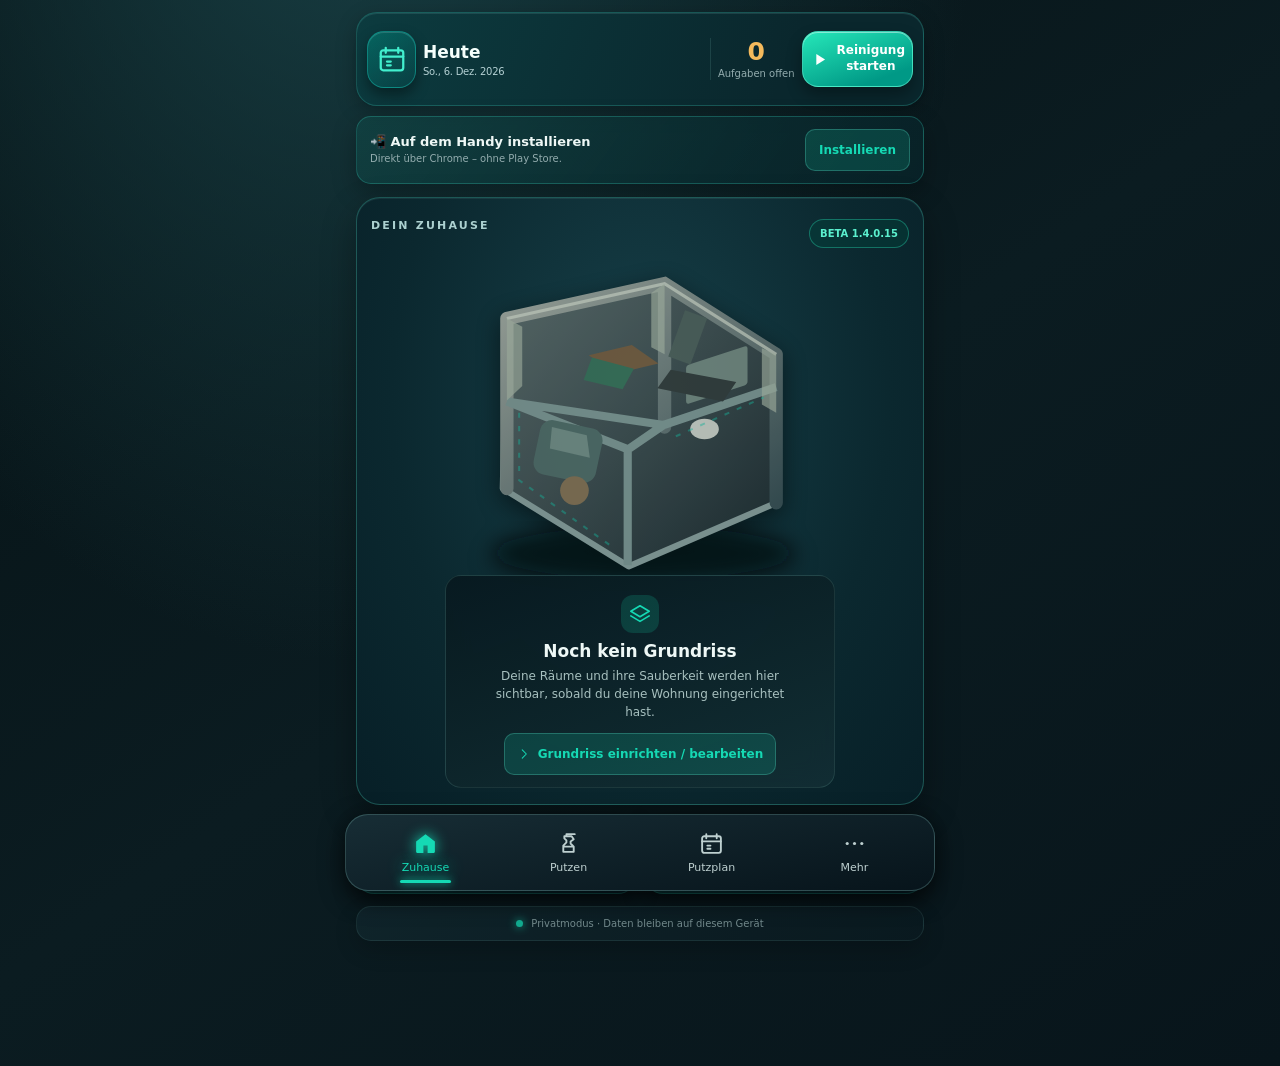
==== commit 65d1545c: "V1.4.0.15: Vierstufige Bestandsanzeige pro Lagerartikel" ====
--- a/docs/index.html
+++ b/docs/index.html
@@ -4,7 +4,7 @@
   <meta charset="utf-8">
   <meta name="viewport" content="width=device-width,initial-scale=1,viewport-fit=cover">
   <meta name="theme-color" content="#07181d">
-  <meta name="description" content="Mein Putzmanager – privater Reinigungsplaner. Beta V1.4.0.14 mit optionaler Google-Drive-Sicherung.">
+  <meta name="description" content="Mein Putzmanager – privater Reinigungsplaner. Beta V1.4.0.15 mit optionaler Google-Drive-Sicherung.">
   <meta name="apple-mobile-web-app-capable" content="yes">
   <meta name="mobile-web-app-capable" content="yes">
   <link rel="manifest" href="./manifest.webmanifest">
@@ -21,7 +21,7 @@
   <link rel="stylesheet" href="./cleaning-materials.css">
   <link rel="stylesheet" href="./room-timer.css">
   <link rel="stylesheet" href="./backup-drive.css">
-  <title>Mein Putzmanager · Beta 1.4.0.14</title>
+  <title>Mein Putzmanager · Beta 1.4.0.15</title>
 </head>
 <body class="theme-dark accent-emerald">
 <svg class="svg-sprite" xmlns="http://www.w3.org/2000/svg" aria-hidden="true">
@@ -61,7 +61,7 @@
         <button id="install-home-button" type="button" class="outline-button">Installieren</button>
       </div>
       <section class="floorplan surface" aria-label="Dein Grundriss">
-        <div class="section-overline">DEIN ZUHAUSE <span class="beta-pill">BETA 1.4.0.14</span></div>
+        <div class="section-overline">DEIN ZUHAUSE <span class="beta-pill">BETA 1.4.0.15</span></div>
         <div id="floorplan-art" class="floorplan-art" role="img" aria-label="Dekorative schematische Wohnungsvorschau, noch kein gespeicherter Grundriss">
           <svg viewBox="0 0 360 332" xmlns="http://www.w3.org/2000/svg" aria-hidden="true">
             <defs><linearGradient id="floor" x1="0" x2="1" y1="0" y2="1"><stop stop-color="#63706e"/><stop offset="1" stop-color="#1d282c"/></linearGradient><linearGradient id="wall" x1="0" x2="1" y1="0" y2="1"><stop stop-color="#b1b4a9"/><stop offset="1" stop-color="#3c5054"/></linearGradient><filter id="shadow"><feGaussianBlur stdDeviation="10"/></filter></defs>
@@ -108,7 +108,7 @@
         <p id="backup-status" class="backup-status" role="status" aria-live="polite">Bereit. Drive-Anmeldung nur mit Internet; die App selbst bleibt offline nutzbar.</p>
         <small class="backup-caution">⚠ Wiederherstellen ersetzt die Putzmanager-Daten auf diesem Gerät, nicht die Daten anderer Apps. Zuvor wird automatisch ein lokaler Wiederherstellungspunkt angelegt. Für einen Gerätewechsel auf beiden Geräten mit demselben Google-Konto anmelden. Passwörter oder Google-Tokens werden nicht in die Sicherung geschrieben.</small>
       </section>
-      <div class="surface privacy-card"><strong>Deine private Beta</strong><p>Die App speichert weiterhin lokal und offline. Google Drive ist eine manuelle, optionale Datensicherung, keine Live-Synchronisierung.</p><button id="install-button" class="outline-button" type="button">App installieren / Anleitung</button><small>Version 1.4.0.14 · Google Drive Sicherung (Beta)</small></div></section>
+      <div class="surface privacy-card"><strong>Deine private Beta</strong><p>Die App speichert weiterhin lokal und offline. Google Drive ist eine manuelle, optionale Datensicherung, keine Live-Synchronisierung.</p><button id="install-button" class="outline-button" type="button">App installieren / Anleitung</button><small>Version 1.4.0.15 · Google Drive Sicherung (Beta)</small></div></section>
     <section id="view-inventory" class="view inventory-page" aria-labelledby="inventory-heading">
       <div class="inventory-topline"><div class="page-heading"><small>LAGER · U16</small><h1 id="inventory-heading" tabindex="-1">Mein <span>Putzlager</span></h1><p>Putzmittel, Zubehör und Reinigungsgeräte.</p></div><button id="inventory-back" type="button" class="inventory-back">← Zurück</button></div>
       <div class="surface inventory-panel"><div class="inventory-toolbar"><h2>📦 Lagerübersicht</h2><div class="inventory-toolbar-actions"><button id="inventory-manage-categories" class="inventory-add" type="button" aria-expanded="false" aria-controls="inventory-category-manager">⚙ Kategorien</button><button id="inventory-add" class="inventory-add" type="button">＋ Artikel</button></div></div><div class="inventory-counter"><span id="inventory-count">0 Artikel</span><span id="inventory-warning-count" class="inventory-chip" hidden>0 Vorratswarnungen</span></div>
@@ -140,9 +140,9 @@
        <label class="full">Artikelname *<input id="inventory-name" name="name" maxlength="90" required placeholder="z. B. Badreiniger"></label>
        <label>Kategorie *<select name="category" required></select></label>
        <label>Lagerort<input name="location" maxlength="70" placeholder="z. B. Badschrank"></label>
-       <label>Menge<input name="quantity" type="number" min="0" max="999999" step="0.01" value="1" required></label>
-       <label>Einheit<select name="unit"><option>Stück</option><option>Flaschen</option><option>Packungen</option><option>Liter</option><option>Milliliter</option><option>Kilogramm</option><option>Gramm</option><option>Paar</option></select></label>
-       <label>Mindestbestand<input name="minimum" type="number" min="0" max="999999" step="0.01" value="1"></label>
+       <label class="inventory-exact-setting">Menge<input name="quantity" type="number" min="0" max="999999" step="0.01" value="1" required></label>
+       <label class="inventory-exact-setting">Einheit<select name="unit"><option>Stück</option><option>Flaschen</option><option>Packungen</option><option>Liter</option><option>Milliliter</option><option>Kilogramm</option><option>Gramm</option><option>Paar</option></select></label>
+       <label class="inventory-exact-setting">Mindestbestand<input name="minimum" type="number" min="0" max="999999" step="0.01" value="1"></label>
        <label>Artikel-Icon<select name="icon" id="inventory-icon">
        <option value="bottle">🧴 Reinigungsmittel / Flasche</option><option value="spray">🫧 Reinigerspray</option>
        <option value="glovesBlue">🧤 Blaue Handschuhe</option><option value="glovesWhite">🧤 Weiße Handschuhe</option><option value="glovesPink">🧤 Rosa Handschuhe</option>
@@ -152,7 +152,19 @@
        <label>Marke / Hersteller<input name="brand" maxlength="80" placeholder="Optional"></label>
        <label>Modell<input name="model" maxlength="80" placeholder="Optional"></label>
        <label class="full">Notizen<textarea name="notes" maxlength="500" rows="2" placeholder="Optional: Material, Anwendung, Besonderheiten"></textarea></label>
-       <label class="full">Wie wird der Artikel bei einer bestätigten Reinigung gebucht?
+       <label class="full">Bestandsführung für diesen Artikel
+        <select name="stockMode" id="inventory-stock-mode"><option value="exact">🔢 Exakt – Stückzahl / Nutzungsbuchung wie bisher</option><option value="level">📦 Einfach – Voll / Halb / Fast leer / Leer</option></select>
+        <small>Die einfache Methode kann für jeden Artikel einzeln eingestellt werden. Sie zieht bei Reinigungen keine Stücke automatisch ab.</small>
+       </label>
+       <div class="full inventory-level-settings" id="inventory-level-settings" hidden>
+         <label>Offene Packung
+           <select name="stockLevel"><option value="full">Voll</option><option value="half">Halb</option><option value="low">Fast leer</option><option value="empty">Leer</option></select>
+         </label>
+         <label>Geschlossene Ersatzpackungen<input name="sparePacks" type="number" min="0" max="999999" step="1" value="0"></label>
+         <label>Stück je Packung (optional)<input name="packSize" type="number" min="0" max="999999" step="1" value="0" placeholder="z. B. 80"></label>
+         <small class="full">Keine genaue Stückzählung. „Leer“ bedeutet: die offene Packung ist leer. Bei vorhandenen Ersatzpackungen kannst du „Neue Packung öffnen“ drücken. Exakte Bestandszahlen bleiben beim Methodenwechsel gespeichert.</small>
+       </div>
+       <label class="full inventory-exact-setting">Wie wird der Artikel bei einer bestätigten Reinigung gebucht?
        <select name="handling" id="inventory-handling"><option value="liquid">🧴 Mittel – Verwendungen zählen, Flasche erst bei „leer“ abziehen</option><option value="consume">🗑️ Einweg – automatisch 1 Stück/Paar abziehen</option><option value="wash">🧺 Waschbar – 1 Stück/Paar in die Wäsche verschieben</option><option value="durable">♻️ Dauerhaft – Bestand bleibt gleich</option></select></label>
        <label class="full inventory-wash-settings" id="inventory-wash-settings" hidden>Waschtemperatur laut Pflegeetikett (optional)
          <select name="washTemperature" id="inventory-wash-temperature"><option value="">Nicht hinterlegt</option><option value="30">30 °C</option><option value="40">40 °C</option><option value="60">60 °C</option><option value="90">90 °C</option></select>
--- a/docs/inventory.css
+++ b/docs/inventory.css
@@ -28,3 +28,15 @@
 .inventory-category-form select:disabled{opacity:.7}
 .inventory-category-form .inventory-form-buttons{margin-top:0}
 @media(max-width:390px){.inventory-toolbar-actions{width:100%}.inventory-toolbar-actions button{flex:1}.inventory-category-manager{padding:11px}}
+
+/* V1.4.0.15 – Manuelle Füllstandsmethode pro Artikel */
+.inventory-level-settings[hidden],.inventory-exact-setting[hidden]{display:none!important}
+.inventory-level-settings:not([hidden]){display:grid;grid-template-columns:repeat(2,minmax(0,1fr));gap:11px;border:1px solid rgba(30,215,180,.32);border-radius:13px;padding:12px;background:rgba(9,69,62,.20)}
+.inventory-level-settings>label{display:grid;gap:5px;min-width:0;font-size:13px}
+.inventory-level-settings>label:first-child{grid-column:1/-1}
+.inventory-level-settings>small{grid-column:1/-1;color:#adcac5;line-height:1.45}
+.inventory-level-actions{display:grid;grid-template-columns:repeat(2,minmax(0,1fr));gap:7px;width:100%}
+.inventory-level-button{min-height:43px;padding:8px 4px;border:1px solid rgba(79,149,139,.55);border-radius:10px;background:#14383b;color:#e1f7f2;font:inherit;font-size:12px}
+.inventory-level-button.is-active{border-color:#1ee0b9;background:#0b6155;box-shadow:inset 0 0 0 1px #15d9b0;color:#fff;font-weight:800}
+.inventory-card-actions:has(.inventory-level-actions){display:grid;grid-template-columns:1fr}
+.inventory-level-actions button{touch-action:manipulation}
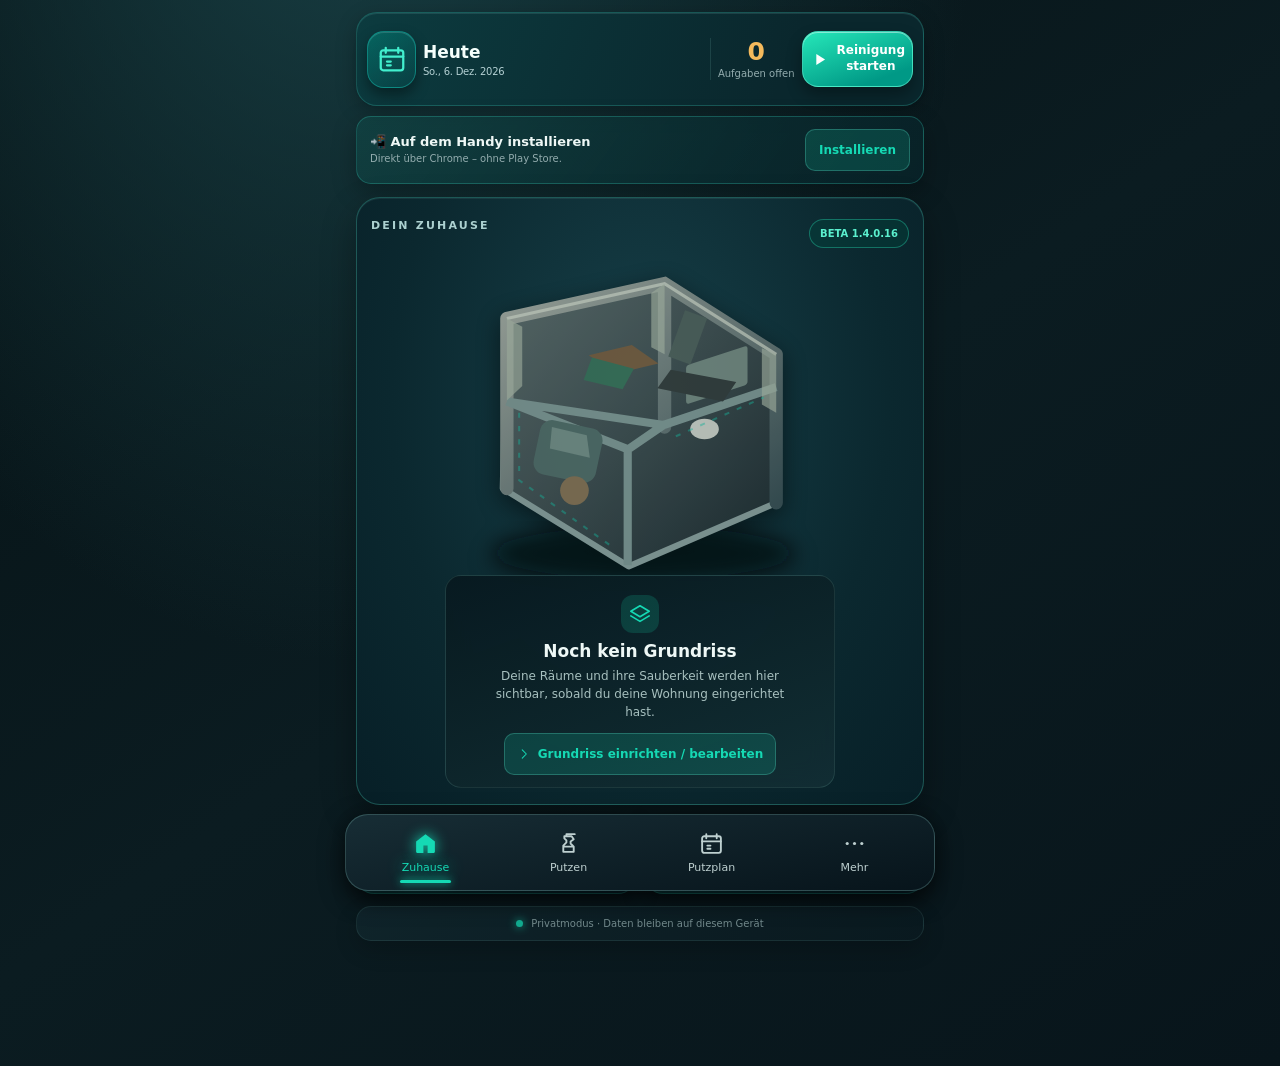
==== commit 0e0aa3d4: "V1.4.0.16: Fix room taps closing upper-room dialogs on Android" ====
--- a/docs/index.html
+++ b/docs/index.html
@@ -4,7 +4,7 @@
   <meta charset="utf-8">
   <meta name="viewport" content="width=device-width,initial-scale=1,viewport-fit=cover">
   <meta name="theme-color" content="#07181d">
-  <meta name="description" content="Mein Putzmanager – privater Reinigungsplaner. Beta V1.4.0.15 mit optionaler Google-Drive-Sicherung.">
+  <meta name="description" content="Mein Putzmanager – privater Reinigungsplaner. Beta V1.4.0.16 mit optionaler Google-Drive-Sicherung.">
   <meta name="apple-mobile-web-app-capable" content="yes">
   <meta name="mobile-web-app-capable" content="yes">
   <link rel="manifest" href="./manifest.webmanifest">
@@ -21,7 +21,7 @@
   <link rel="stylesheet" href="./cleaning-materials.css">
   <link rel="stylesheet" href="./room-timer.css">
   <link rel="stylesheet" href="./backup-drive.css">
-  <title>Mein Putzmanager · Beta 1.4.0.15</title>
+  <title>Mein Putzmanager · Beta 1.4.0.16</title>
 </head>
 <body class="theme-dark accent-emerald">
 <svg class="svg-sprite" xmlns="http://www.w3.org/2000/svg" aria-hidden="true">
@@ -61,7 +61,7 @@
         <button id="install-home-button" type="button" class="outline-button">Installieren</button>
       </div>
       <section class="floorplan surface" aria-label="Dein Grundriss">
-        <div class="section-overline">DEIN ZUHAUSE <span class="beta-pill">BETA 1.4.0.15</span></div>
+        <div class="section-overline">DEIN ZUHAUSE <span class="beta-pill">BETA 1.4.0.16</span></div>
         <div id="floorplan-art" class="floorplan-art" role="img" aria-label="Dekorative schematische Wohnungsvorschau, noch kein gespeicherter Grundriss">
           <svg viewBox="0 0 360 332" xmlns="http://www.w3.org/2000/svg" aria-hidden="true">
             <defs><linearGradient id="floor" x1="0" x2="1" y1="0" y2="1"><stop stop-color="#63706e"/><stop offset="1" stop-color="#1d282c"/></linearGradient><linearGradient id="wall" x1="0" x2="1" y1="0" y2="1"><stop stop-color="#b1b4a9"/><stop offset="1" stop-color="#3c5054"/></linearGradient><filter id="shadow"><feGaussianBlur stdDeviation="10"/></filter></defs>
@@ -108,7 +108,7 @@
         <p id="backup-status" class="backup-status" role="status" aria-live="polite">Bereit. Drive-Anmeldung nur mit Internet; die App selbst bleibt offline nutzbar.</p>
         <small class="backup-caution">⚠ Wiederherstellen ersetzt die Putzmanager-Daten auf diesem Gerät, nicht die Daten anderer Apps. Zuvor wird automatisch ein lokaler Wiederherstellungspunkt angelegt. Für einen Gerätewechsel auf beiden Geräten mit demselben Google-Konto anmelden. Passwörter oder Google-Tokens werden nicht in die Sicherung geschrieben.</small>
       </section>
-      <div class="surface privacy-card"><strong>Deine private Beta</strong><p>Die App speichert weiterhin lokal und offline. Google Drive ist eine manuelle, optionale Datensicherung, keine Live-Synchronisierung.</p><button id="install-button" class="outline-button" type="button">App installieren / Anleitung</button><small>Version 1.4.0.15 · Google Drive Sicherung (Beta)</small></div></section>
+      <div class="surface privacy-card"><strong>Deine private Beta</strong><p>Die App speichert weiterhin lokal und offline. Google Drive ist eine manuelle, optionale Datensicherung, keine Live-Synchronisierung.</p><button id="install-button" class="outline-button" type="button">App installieren / Anleitung</button><small>Version 1.4.0.16 · Google Drive Sicherung (Beta)</small></div></section>
     <section id="view-inventory" class="view inventory-page" aria-labelledby="inventory-heading">
       <div class="inventory-topline"><div class="page-heading"><small>LAGER · U16</small><h1 id="inventory-heading" tabindex="-1">Mein <span>Putzlager</span></h1><p>Putzmittel, Zubehör und Reinigungsgeräte.</p></div><button id="inventory-back" type="button" class="inventory-back">← Zurück</button></div>
       <div class="surface inventory-panel"><div class="inventory-toolbar"><h2>📦 Lagerübersicht</h2><div class="inventory-toolbar-actions"><button id="inventory-manage-categories" class="inventory-add" type="button" aria-expanded="false" aria-controls="inventory-category-manager">⚙ Kategorien</button><button id="inventory-add" class="inventory-add" type="button">＋ Artikel</button></div></div><div class="inventory-counter"><span id="inventory-count">0 Artikel</span><span id="inventory-warning-count" class="inventory-chip" hidden>0 Vorratswarnungen</span></div>
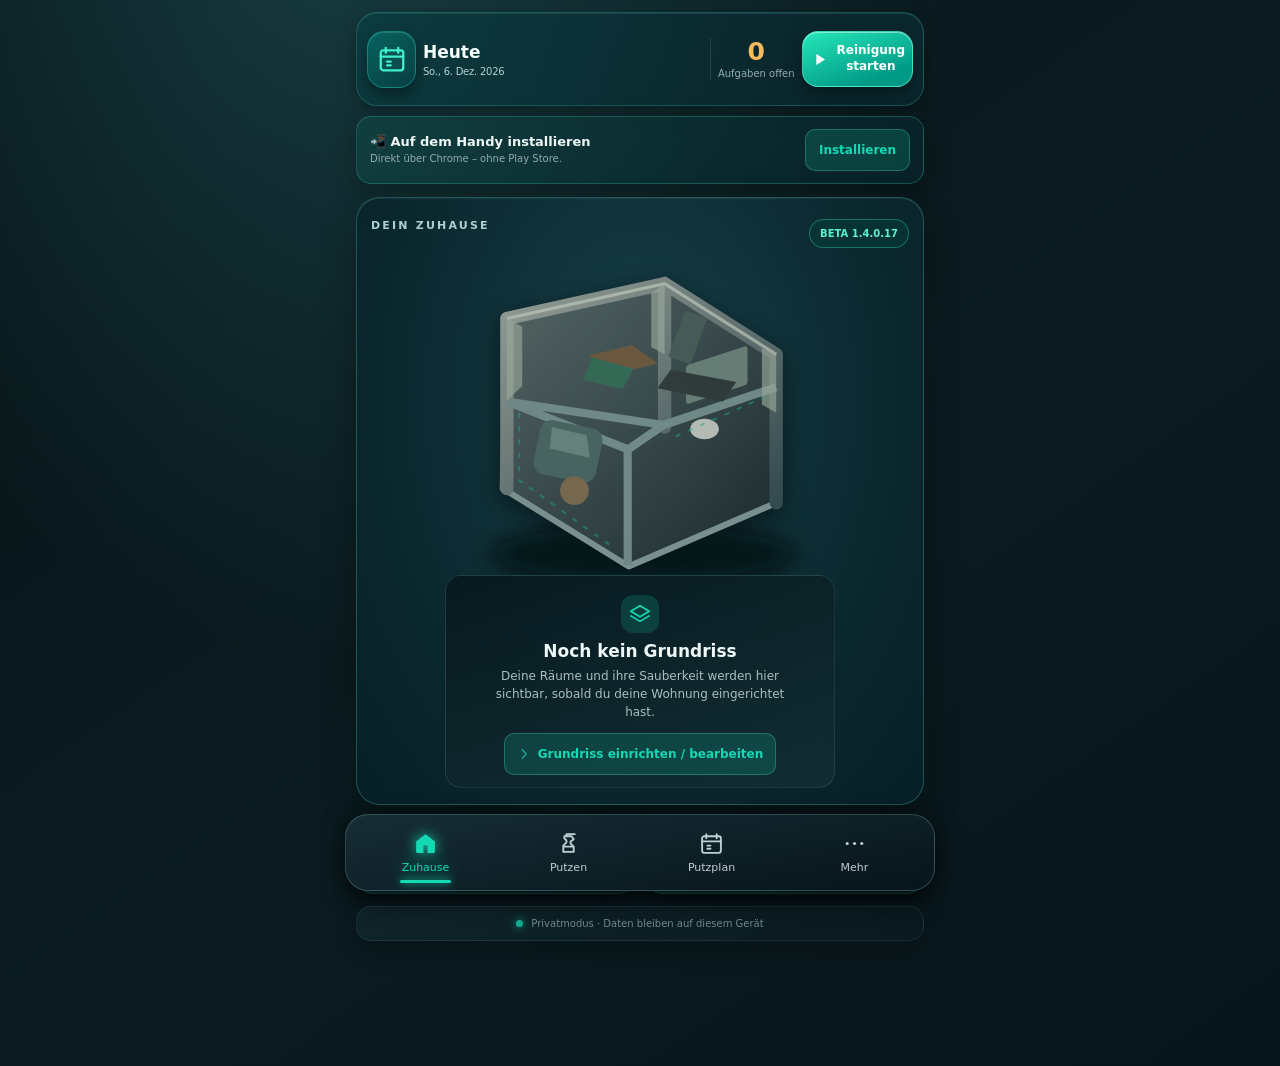
==== commit e0c84ea4: "V1.4.0.17 (2/2): PWA cache, metadata, regression tests and release notes" ====
--- a/docs/index.html
+++ b/docs/index.html
@@ -4,7 +4,7 @@
   <meta charset="utf-8">
   <meta name="viewport" content="width=device-width,initial-scale=1,viewport-fit=cover">
   <meta name="theme-color" content="#07181d">
-  <meta name="description" content="Mein Putzmanager – privater Reinigungsplaner. Beta V1.4.0.16 mit optionaler Google-Drive-Sicherung.">
+  <meta name="description" content="Mein Putzmanager – privater Reinigungsplaner. Beta V1.4.0.17 mit optionaler Google-Drive-Sicherung.">
   <meta name="apple-mobile-web-app-capable" content="yes">
   <meta name="mobile-web-app-capable" content="yes">
   <link rel="manifest" href="./manifest.webmanifest">
@@ -21,7 +21,7 @@
   <link rel="stylesheet" href="./cleaning-materials.css">
   <link rel="stylesheet" href="./room-timer.css">
   <link rel="stylesheet" href="./backup-drive.css">
-  <title>Mein Putzmanager · Beta 1.4.0.16</title>
+  <title>Mein Putzmanager · Beta 1.4.0.17</title>
 </head>
 <body class="theme-dark accent-emerald">
 <svg class="svg-sprite" xmlns="http://www.w3.org/2000/svg" aria-hidden="true">
@@ -61,7 +61,7 @@
         <button id="install-home-button" type="button" class="outline-button">Installieren</button>
       </div>
       <section class="floorplan surface" aria-label="Dein Grundriss">
-        <div class="section-overline">DEIN ZUHAUSE <span class="beta-pill">BETA 1.4.0.16</span></div>
+        <div class="section-overline">DEIN ZUHAUSE <span class="beta-pill">BETA 1.4.0.17</span></div>
         <div id="floorplan-art" class="floorplan-art" role="img" aria-label="Dekorative schematische Wohnungsvorschau, noch kein gespeicherter Grundriss">
           <svg viewBox="0 0 360 332" xmlns="http://www.w3.org/2000/svg" aria-hidden="true">
             <defs><linearGradient id="floor" x1="0" x2="1" y1="0" y2="1"><stop stop-color="#63706e"/><stop offset="1" stop-color="#1d282c"/></linearGradient><linearGradient id="wall" x1="0" x2="1" y1="0" y2="1"><stop stop-color="#b1b4a9"/><stop offset="1" stop-color="#3c5054"/></linearGradient><filter id="shadow"><feGaussianBlur stdDeviation="10"/></filter></defs>
@@ -91,7 +91,7 @@
     <section id="view-more" class="view" aria-labelledby="more-heading"><div class="page-heading"><small>DEIN PERSÖNLICHER BEREICH</small><h1 id="more-heading">Mehr <span>entdecken</span></h1><p>Einstellungen und kommende Funktionen.</p></div>
       <div class="surface settings-card"><div class="card-heading"><h2><svg class="icon"><use href="#ic-settings"/></svg> Erscheinungsbild</h2></div><div class="setting-title">Designmodus</div><div class="appearance-switch" role="group" aria-label="Designmodus"><button type="button" data-theme="dark"><svg class="icon"><use href="#ic-moon"/></svg> Dunkel</button><button type="button" data-theme="light"><svg class="icon"><use href="#ic-sun"/></svg> Hell</button></div><div class="setting-title">Akzentfarbe</div><div class="swatches" role="group" aria-label="Akzentfarbe"><button data-accent="emerald" type="button" aria-label="Smaragd-Türkis" title="Smaragd-Türkis"><span></span></button><button data-accent="blue" type="button" aria-label="Ozeanblau" title="Ozeanblau"><span></span></button><button data-accent="violet" type="button" aria-label="Violett" title="Violett"><span></span></button><button data-accent="amber" type="button" aria-label="Gold" title="Gold"><span></span></button></div></div>
       <div class="surface menu-card"><h2>Weitere Bereiche</h2><button type="button" id="inventory-open-more" class="inventory-entry"><span class="row-icon"><svg class="icon"><use href="#ic-box"/></svg></span><span><strong>Putzlager</strong><small>Produkte, Geräte, Wäsche und Verbrauch · V1.4.0.5</small></span><svg class="icon muted-chevron"><use href="#ic-chevron"/></svg></button><button type="button" id="photos-open" class="inventory-entry"><span class="row-icon">📸</span><span><strong>Vorher-/Nachher-Fotos</strong><small>Lokale Fotogalerie mit Vergleich · auch im Drive-Backup</small></span></button><button type="button" id="knowledge-open" class="inventory-entry"><span class="row-icon">📖</span><span><strong>Reinigungsanleitungen</strong><small>Schritt-für-Schritt · offline</small></span></button><div class="menu-row"><span class="row-icon"><svg class="icon"><use href="#ic-chart"/></svg></span><div><strong>Statistik</strong><small>Verlauf und Auswertung · V1.3</small></div><span class="soon-label">Später</span></div></div>
-      <section id="photo-panel" class="surface activities" aria-labelledby="photos-heading"><div class="card-heading"><h2 id="photos-heading">📸 Reinigungsfotos</h2><span id="photo-gallery-count" class="small-count"></span></div><p class="room-note">Vorher-/Nachher-Fotos werden beim Abschluss einer Raumreinigung gespeichert, lokal komprimiert und in neuen JSON-/Drive-Backups mitgesichert. Keine feste Fotoanzahl: Fotos werden lokal in IndexedDB gespeichert. Bei zwei Fotos derselben Reinigung kannst du sie nebeneinander oder mit Schieberegler und Zoom vergleichen; keine KI-Auswertung. Neue tägliche Google-Drive-Sicherungen enthalten die Reinigungsfotos; bitte Upload-Bestätigung prüfen.</p><div id="photo-gallery" class="photo-gallery"></div></section><section id="knowledge-panel" class="surface activities"><h2>📖 Reinigungswissen</h2><p class="room-note">Orientierungshilfen. Dosierung, Einwirkzeit und Eignung immer am jeweiligen Produktetikett prüfen.</p><div id="knowledge-guides"></div></section>
+      <section id="photo-panel" class="surface activities" aria-labelledby="photos-heading"><div class="card-heading"><h2 id="photos-heading">📸 Reinigungsfotos</h2><span id="photo-gallery-count" class="small-count"></span></div><p class="room-note">Vorher-/Nachher-Fotos werden beim Abschluss einer Raumreinigung gespeichert, lokal komprimiert und in neuen JSON-/Drive-Backups mitgesichert. Keine feste Fotoanzahl: Fotos werden lokal in IndexedDB gespeichert. Mehrere Vorher- und Nachher-Fotos je Reinigung sind möglich; jedes Bild lässt sich einzeln löschen und für den Vergleich auswählen; keine KI-Auswertung. Neue tägliche Google-Drive-Sicherungen enthalten die Reinigungsfotos; bitte Upload-Bestätigung prüfen.</p><div id="photo-gallery" class="photo-gallery"></div></section><section id="knowledge-panel" class="surface activities"><h2>📖 Reinigungswissen</h2><p class="room-note">Orientierungshilfen. Dosierung, Einwirkzeit und Eignung immer am jeweiligen Produktetikett prüfen.</p><div id="knowledge-guides"></div></section>
       <section id="backup-panel" class="surface backup-panel" aria-labelledby="backup-heading">
         <div class="card-heading"><h2 id="backup-heading">☁️ Google Drive · Datensicherung</h2></div>
         <p>Alle aktuellen Putzmanager-Daten sichern: Wohnung/Grundrisse, Aufgaben, Reinigungen, Lager, Verbrauch, Fotos und Stoppuhren. Keine Live-Synchronisation. Google Drive nur nach deiner Anmeldung.</p>
@@ -108,7 +108,7 @@
         <p id="backup-status" class="backup-status" role="status" aria-live="polite">Bereit. Drive-Anmeldung nur mit Internet; die App selbst bleibt offline nutzbar.</p>
         <small class="backup-caution">⚠ Wiederherstellen ersetzt die Putzmanager-Daten auf diesem Gerät, nicht die Daten anderer Apps. Zuvor wird automatisch ein lokaler Wiederherstellungspunkt angelegt. Für einen Gerätewechsel auf beiden Geräten mit demselben Google-Konto anmelden. Passwörter oder Google-Tokens werden nicht in die Sicherung geschrieben.</small>
       </section>
-      <div class="surface privacy-card"><strong>Deine private Beta</strong><p>Die App speichert weiterhin lokal und offline. Google Drive ist eine manuelle, optionale Datensicherung, keine Live-Synchronisierung.</p><button id="install-button" class="outline-button" type="button">App installieren / Anleitung</button><small>Version 1.4.0.16 · Google Drive Sicherung (Beta)</small></div></section>
+      <div class="surface privacy-card"><strong>Deine private Beta</strong><p>Die App speichert weiterhin lokal und offline. Google Drive ist eine manuelle, optionale Datensicherung, keine Live-Synchronisierung.</p><button id="install-button" class="outline-button" type="button">App installieren / Anleitung</button><small>Version 1.4.0.17 · Google Drive Sicherung (Beta)</small></div></section>
     <section id="view-inventory" class="view inventory-page" aria-labelledby="inventory-heading">
       <div class="inventory-topline"><div class="page-heading"><small>LAGER · U16</small><h1 id="inventory-heading" tabindex="-1">Mein <span>Putzlager</span></h1><p>Putzmittel, Zubehör und Reinigungsgeräte.</p></div><button id="inventory-back" type="button" class="inventory-back">← Zurück</button></div>
       <div class="surface inventory-panel"><div class="inventory-toolbar"><h2>📦 Lagerübersicht</h2><div class="inventory-toolbar-actions"><button id="inventory-manage-categories" class="inventory-add" type="button" aria-expanded="false" aria-controls="inventory-category-manager">⚙ Kategorien</button><button id="inventory-add" class="inventory-add" type="button">＋ Artikel</button></div></div><div class="inventory-counter"><span id="inventory-count">0 Artikel</span><span id="inventory-warning-count" class="inventory-chip" hidden>0 Vorratswarnungen</span></div>
--- a/docs/style.css
+++ b/docs/style.css
@@ -14,3 +14,22 @@
 .daily-plan{margin-top:14px}.daily-task{background:var(--surface,rgba(13,41,46,.65));border:1px solid rgba(127,170,165,.22);border-radius:16px;padding:14px;margin:9px 0;display:grid;gap:6px;min-width:0}.daily-task-head{display:flex;justify-content:space-between;gap:8px;align-items:start}.daily-task-head strong{overflow-wrap:anywhere}.daily-time{white-space:nowrap}.daily-task-buttons{display:flex;gap:8px;flex-wrap:wrap;margin-top:5px}.daily-task-buttons button{font-size:.88rem;padding:10px 13px;flex:1}.daily-priority{color:var(--text-muted,#9ab4b9)}.daily-subheading{font-size:1rem;margin:20px 0 6px}.daily-extra summary{padding:10px;cursor:pointer}.daily-reminders{border-top:1px solid rgba(127,170,165,.25);padding-top:16px;margin-top:18px;display:grid;gap:12px}.daily-reminders label{display:flex;gap:10px;align-items:center;flex-wrap:wrap}.daily-quiet{display:flex;gap:10px;flex-wrap:wrap}.daily-quiet select{border-radius:8px;padding:6px;background:var(--panel,#16313a);color:inherit;border:1px solid #627b82}
 /* Hotfix: compact photograph gallery and safety guides */
 .photo-gallery{display:grid;gap:12px}.photo-entry{border:1px solid rgba(127,170,165,.25);border-radius:14px;padding:12px;display:grid;gap:8px;min-width:0}.photo-entry small{opacity:.8}.photo-grid{display:grid;grid-template-columns:repeat(2,minmax(0,1fr));gap:10px}.photo-grid figure{min-width:0;margin:0}.photo-grid img{display:block;width:100%;aspect-ratio:4/3;object-fit:cover;border-radius:10px}.photo-grid figcaption{text-align:center;font-size:.85rem;padding:4px}.cleaning-photos{margin:15px 0;padding:14px;border:1px solid rgba(127,170,165,.25);border-radius:13px;display:grid;gap:10px}.cleaning-photo-input{display:grid;gap:5px}.cleaning-photo-input input{max-width:100%}.photo-preview img{max-height:125px;max-width:100%;border-radius:9px}.knowledge-guide{border:1px solid rgba(127,170,165,.2);border-radius:10px;margin:8px 0;padding:11px}.knowledge-guide summary{cursor:pointer;font-weight:600}.knowledge-guide li{line-height:1.5;padding-bottom:5px}.cleaning-knowledge{margin:12px 0}
+
+/* V1.4.0.17 – flexible multi-photo picker and per-session gallery */
+.cleaning-photo-group{display:grid;gap:9px;padding:11px 0;border-top:1px solid rgba(127,170,165,.20)}
+.cleaning-photo-head{display:flex;align-items:center;justify-content:space-between;gap:8px;flex-wrap:wrap}
+.cleaning-photo-count{font-size:.82rem;color:#9cddd0}
+.cleaning-photo-file{display:block;width:100%;max-width:100%;font-size:.85rem;color:inherit}
+.cleaning-photo-file::file-selector-button{background:#17796b;color:#fff;border:1px solid #64beb0;border-radius:10px;padding:10px;margin-right:9px}
+.cleaning-photo-previews{display:grid;grid-template-columns:repeat(auto-fill,minmax(92px,1fr));gap:9px}
+.cleaning-photo-tile{position:relative;min-width:0;margin:0;background:#103238;border:1px solid #3b6663;padding:4px;border-radius:11px}
+.cleaning-photo-tile img{display:block;width:100%;height:95px;object-fit:cover;border-radius:7px}
+.cleaning-photo-remove{font-size:.7rem;margin-top:5px;padding:6px;width:100%;min-height:34px}
+.cleaning-photo-status{margin:0;font-size:.76rem;overflow-wrap:anywhere}
+.photo-section-heading{font-size:.88rem;margin:6px 0 0;color:#9de5d7}
+.photo-grid{grid-template-columns:repeat(auto-fill,minmax(104px,1fr))}
+.photo-grid figure{position:relative}
+.photo-remove-one{position:absolute;top:4px;right:4px;min-height:30px;min-width:30px;color:white;background:#8b2b36;border:1px solid #f5a3a3;border-radius:9px}
+.photo-compare-pick{display:grid;grid-template-columns:repeat(2,minmax(0,1fr));gap:8px}
+.photo-compare-pick .photo-compare-open-btn{grid-column:1/-1}
+@media(max-width:360px){.cleaning-photo-previews{grid-template-columns:repeat(2,minmax(0,1fr))}.photo-grid{grid-template-columns:repeat(2,minmax(0,1fr))}
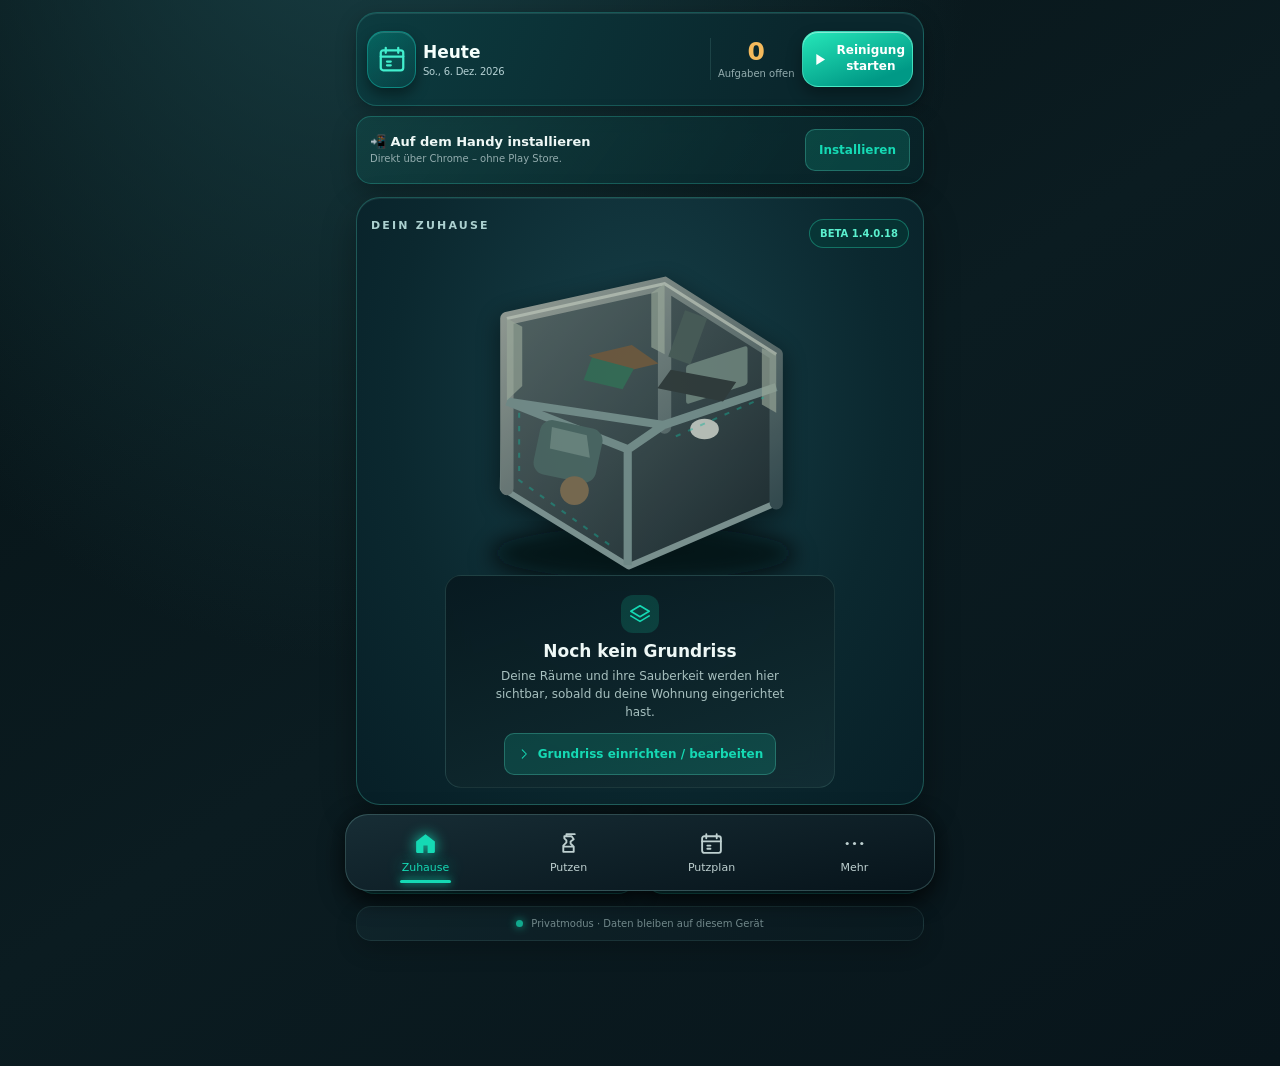
==== commit 6efde7a2: "Mein Putzmanager V1.4.0.18: background room stopwatch and learned cleaning time estimates" ====
--- a/docs/index.html
+++ b/docs/index.html
@@ -4,7 +4,7 @@
   <meta charset="utf-8">
   <meta name="viewport" content="width=device-width,initial-scale=1,viewport-fit=cover">
   <meta name="theme-color" content="#07181d">
-  <meta name="description" content="Mein Putzmanager – privater Reinigungsplaner. Beta V1.4.0.17 mit optionaler Google-Drive-Sicherung.">
+  <meta name="description" content="Mein Putzmanager – privater Reinigungsplaner. Beta V1.4.0.18 mit optionaler Google-Drive-Sicherung.">
   <meta name="apple-mobile-web-app-capable" content="yes">
   <meta name="mobile-web-app-capable" content="yes">
   <link rel="manifest" href="./manifest.webmanifest">
@@ -21,7 +21,7 @@
   <link rel="stylesheet" href="./cleaning-materials.css">
   <link rel="stylesheet" href="./room-timer.css">
   <link rel="stylesheet" href="./backup-drive.css">
-  <title>Mein Putzmanager · Beta 1.4.0.17</title>
+  <title>Mein Putzmanager · Beta 1.4.0.18</title>
 </head>
 <body class="theme-dark accent-emerald">
 <svg class="svg-sprite" xmlns="http://www.w3.org/2000/svg" aria-hidden="true">
@@ -61,7 +61,7 @@
         <button id="install-home-button" type="button" class="outline-button">Installieren</button>
       </div>
       <section class="floorplan surface" aria-label="Dein Grundriss">
-        <div class="section-overline">DEIN ZUHAUSE <span class="beta-pill">BETA 1.4.0.17</span></div>
+        <div class="section-overline">DEIN ZUHAUSE <span class="beta-pill">BETA 1.4.0.18</span></div>
         <div id="floorplan-art" class="floorplan-art" role="img" aria-label="Dekorative schematische Wohnungsvorschau, noch kein gespeicherter Grundriss">
           <svg viewBox="0 0 360 332" xmlns="http://www.w3.org/2000/svg" aria-hidden="true">
             <defs><linearGradient id="floor" x1="0" x2="1" y1="0" y2="1"><stop stop-color="#63706e"/><stop offset="1" stop-color="#1d282c"/></linearGradient><linearGradient id="wall" x1="0" x2="1" y1="0" y2="1"><stop stop-color="#b1b4a9"/><stop offset="1" stop-color="#3c5054"/></linearGradient><filter id="shadow"><feGaussianBlur stdDeviation="10"/></filter></defs>
@@ -108,7 +108,7 @@
         <p id="backup-status" class="backup-status" role="status" aria-live="polite">Bereit. Drive-Anmeldung nur mit Internet; die App selbst bleibt offline nutzbar.</p>
         <small class="backup-caution">⚠ Wiederherstellen ersetzt die Putzmanager-Daten auf diesem Gerät, nicht die Daten anderer Apps. Zuvor wird automatisch ein lokaler Wiederherstellungspunkt angelegt. Für einen Gerätewechsel auf beiden Geräten mit demselben Google-Konto anmelden. Passwörter oder Google-Tokens werden nicht in die Sicherung geschrieben.</small>
       </section>
-      <div class="surface privacy-card"><strong>Deine private Beta</strong><p>Die App speichert weiterhin lokal und offline. Google Drive ist eine manuelle, optionale Datensicherung, keine Live-Synchronisierung.</p><button id="install-button" class="outline-button" type="button">App installieren / Anleitung</button><small>Version 1.4.0.17 · Google Drive Sicherung (Beta)</small></div></section>
+      <div class="surface privacy-card"><strong>Deine private Beta</strong><p>Die App speichert weiterhin lokal und offline. Google Drive ist eine manuelle, optionale Datensicherung, keine Live-Synchronisierung.</p><button id="install-button" class="outline-button" type="button">App installieren / Anleitung</button><small>Version 1.4.0.18 · Google Drive Sicherung (Beta)</small></div></section>
     <section id="view-inventory" class="view inventory-page" aria-labelledby="inventory-heading">
       <div class="inventory-topline"><div class="page-heading"><small>LAGER · U16</small><h1 id="inventory-heading" tabindex="-1">Mein <span>Putzlager</span></h1><p>Putzmittel, Zubehör und Reinigungsgeräte.</p></div><button id="inventory-back" type="button" class="inventory-back">← Zurück</button></div>
       <div class="surface inventory-panel"><div class="inventory-toolbar"><h2>📦 Lagerübersicht</h2><div class="inventory-toolbar-actions"><button id="inventory-manage-categories" class="inventory-add" type="button" aria-expanded="false" aria-controls="inventory-category-manager">⚙ Kategorien</button><button id="inventory-add" class="inventory-add" type="button">＋ Artikel</button></div></div><div class="inventory-counter"><span id="inventory-count">0 Artikel</span><span id="inventory-warning-count" class="inventory-chip" hidden>0 Vorratswarnungen</span></div>
--- a/docs/style.css
+++ b/docs/style.css
@@ -32,4 +32,4 @@
 .photo-remove-one{position:absolute;top:4px;right:4px;min-height:30px;min-width:30px;color:white;background:#8b2b36;border:1px solid #f5a3a3;border-radius:9px}
 .photo-compare-pick{display:grid;grid-template-columns:repeat(2,minmax(0,1fr));gap:8px}
 .photo-compare-pick .photo-compare-open-btn{grid-column:1/-1}
-@media(max-width:360px){.cleaning-photo-previews{grid-template-columns:repeat(2,minmax(0,1fr))}.photo-grid{grid-template-columns:repeat(2,minmax(0,1fr))}
+@media(max-width:360px){.cleaning-photo-previews{grid-template-columns:repeat(2,minmax(0,1fr))}.photo-grid{grid-template-columns:repeat(2,minmax(0,1fr))}}
--- a/docs/room-timer.css
+++ b/docs/room-timer.css
@@ -5,3 +5,9 @@
 .room-stopwatch-actions button{min-height:49px;min-width:0}
 .room-stopwatch-actions button:disabled{opacity:.48}
 @media(max-width:350px){.room-stopwatch-actions{grid-template-columns:1fr}}
+
+/* V1.4.0.18: learning forecast and mobile controls */
+.room-timer-forecast{font-size:13px;line-height:1.5;color:#d4f7e8;background:#1b4c49;border-radius:10px;padding:10px 12px;margin:10px 0}
+.room-stopwatch-actions{grid-template-columns:repeat(3,minmax(0,1fr))}
+.room-stopwatch-actions button{padding:10px 6px;font-size:13px}
+@media(max-width:460px){.room-stopwatch-actions{grid-template-columns:1fr 1fr}.room-stopwatch-actions button:first-child{grid-column:1/-1}}
